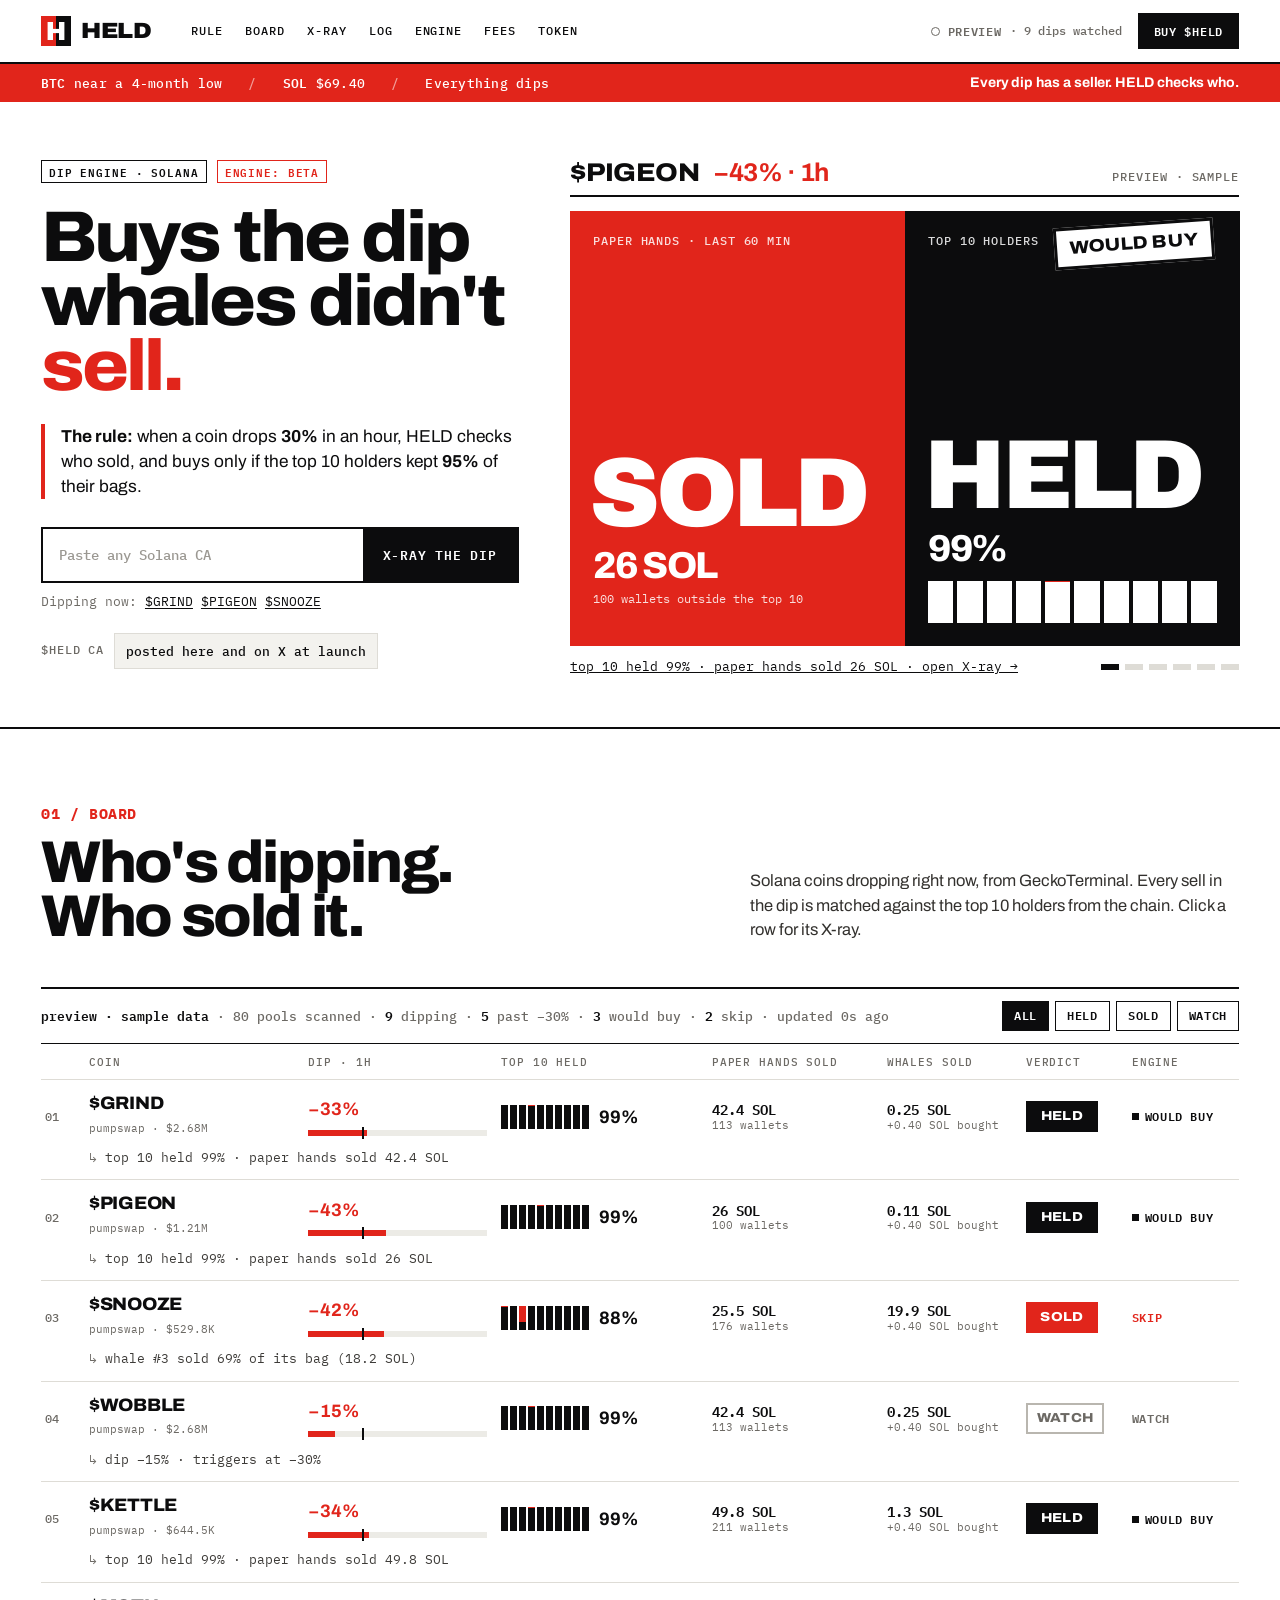
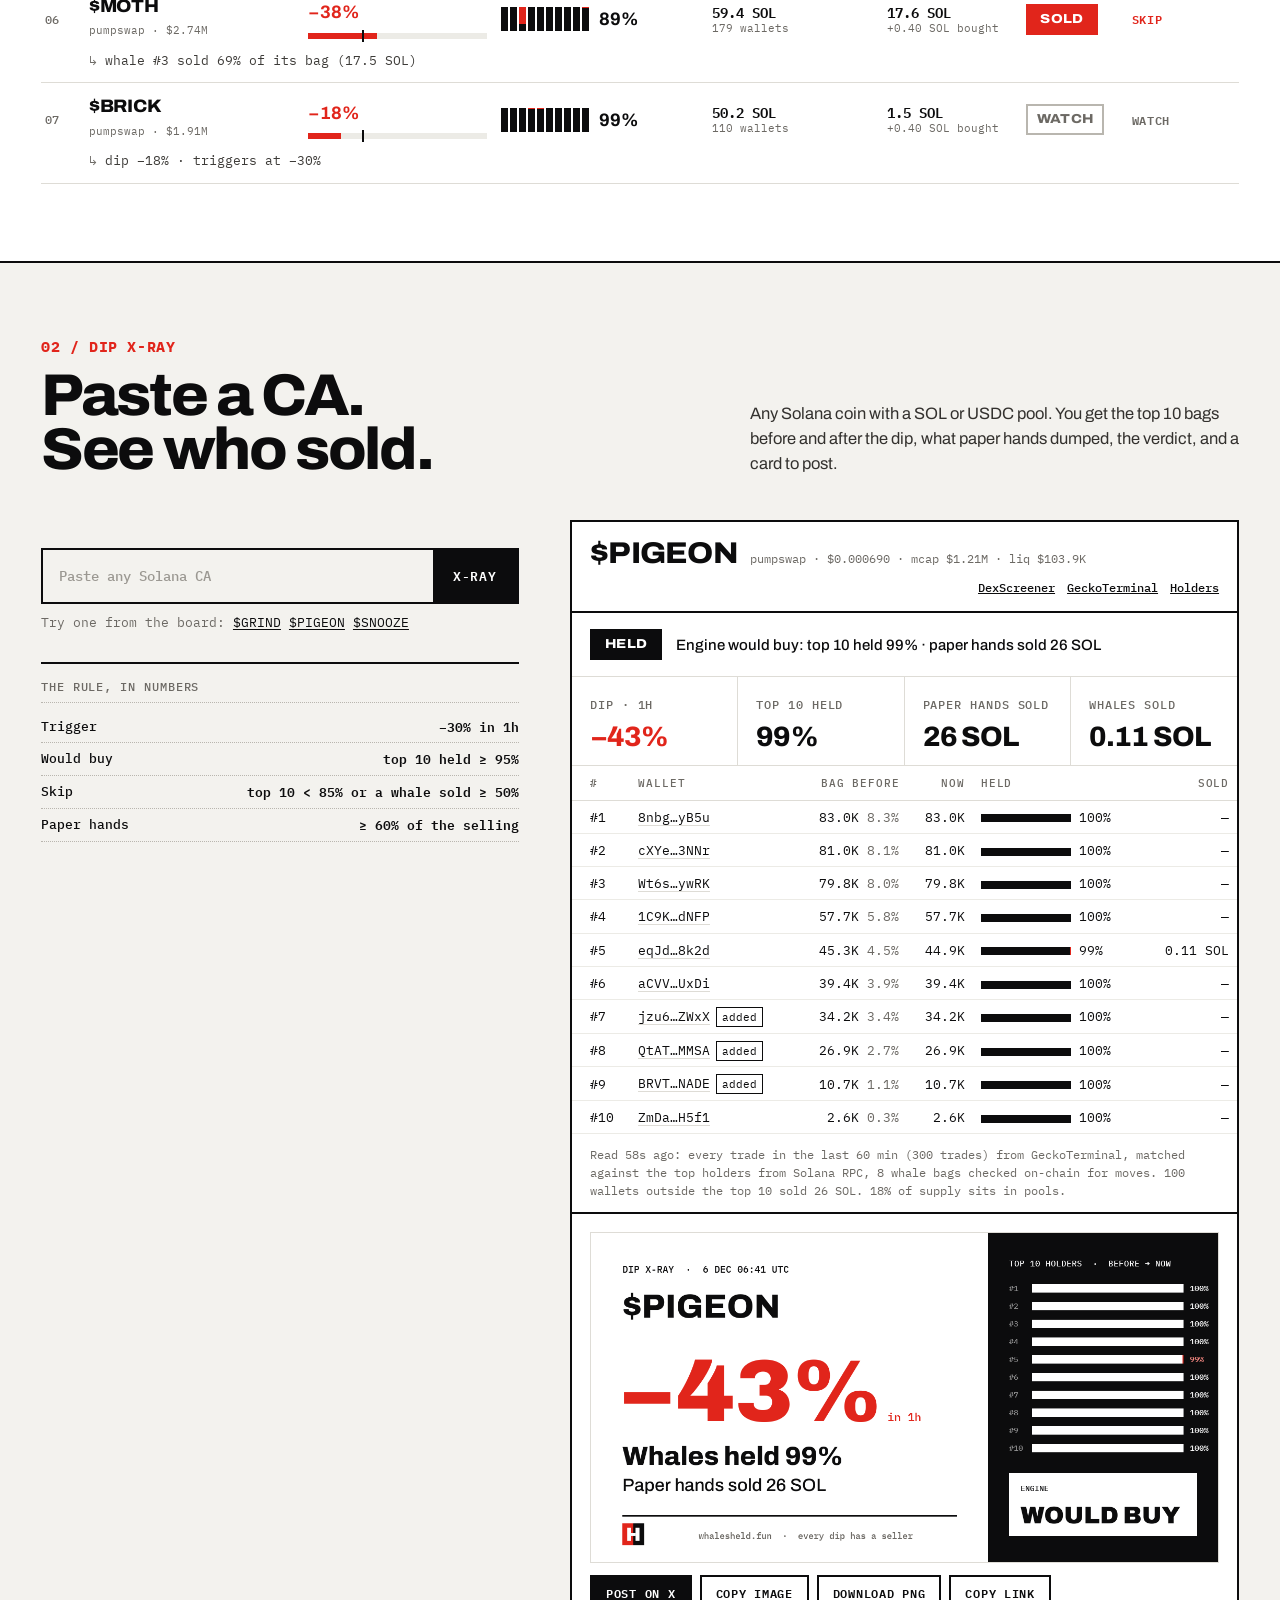
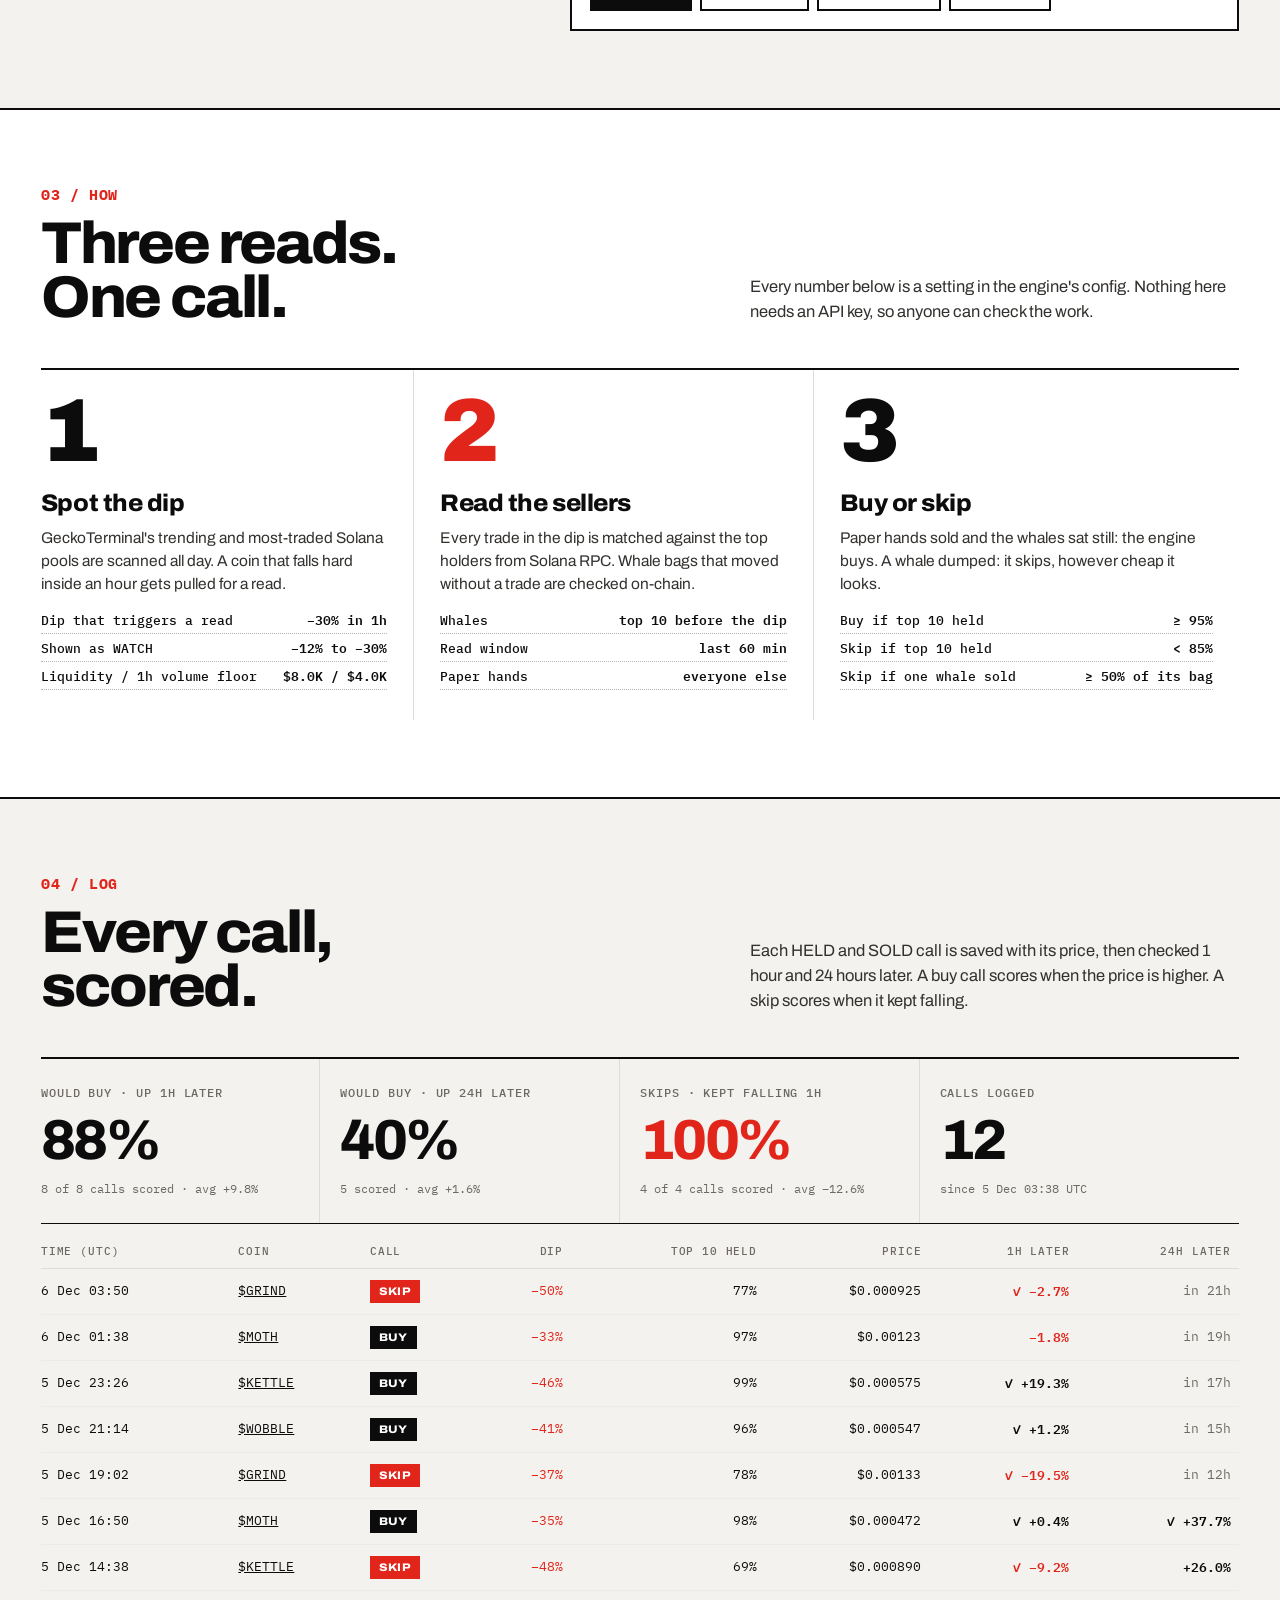
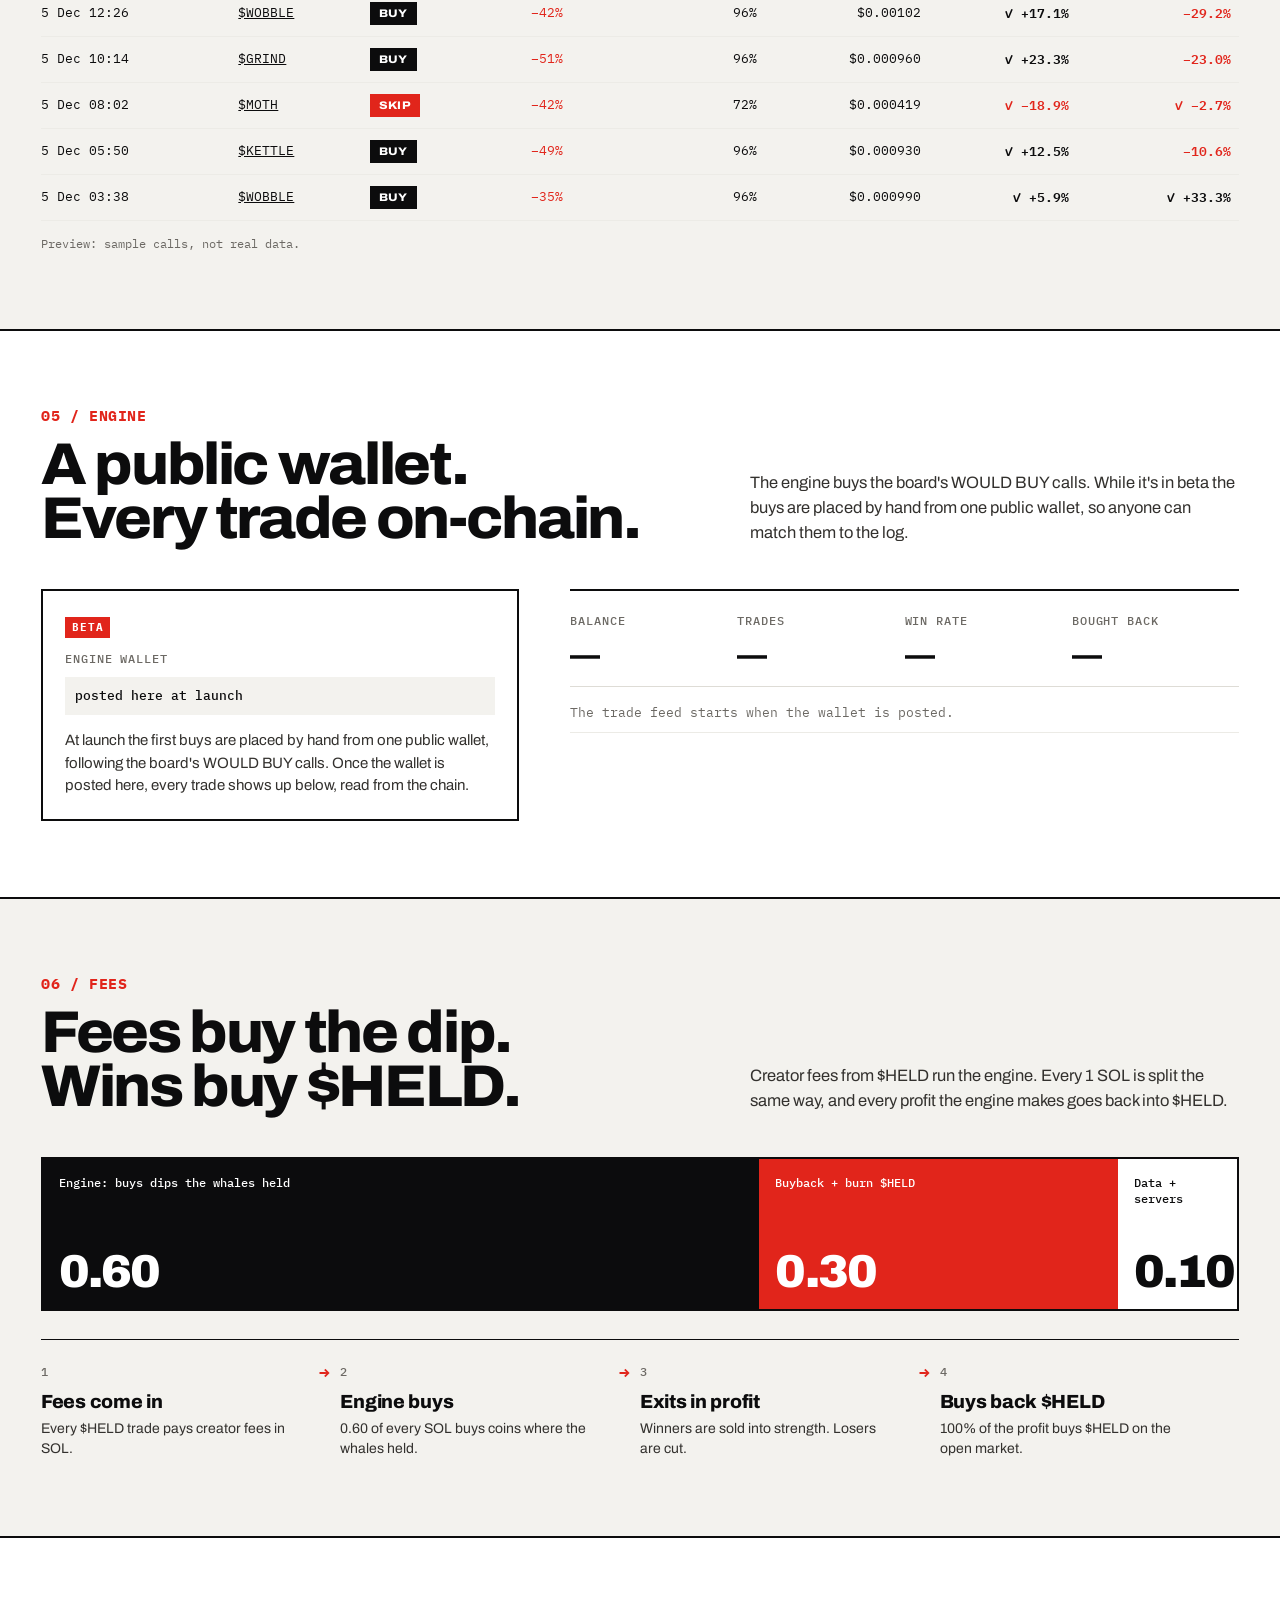
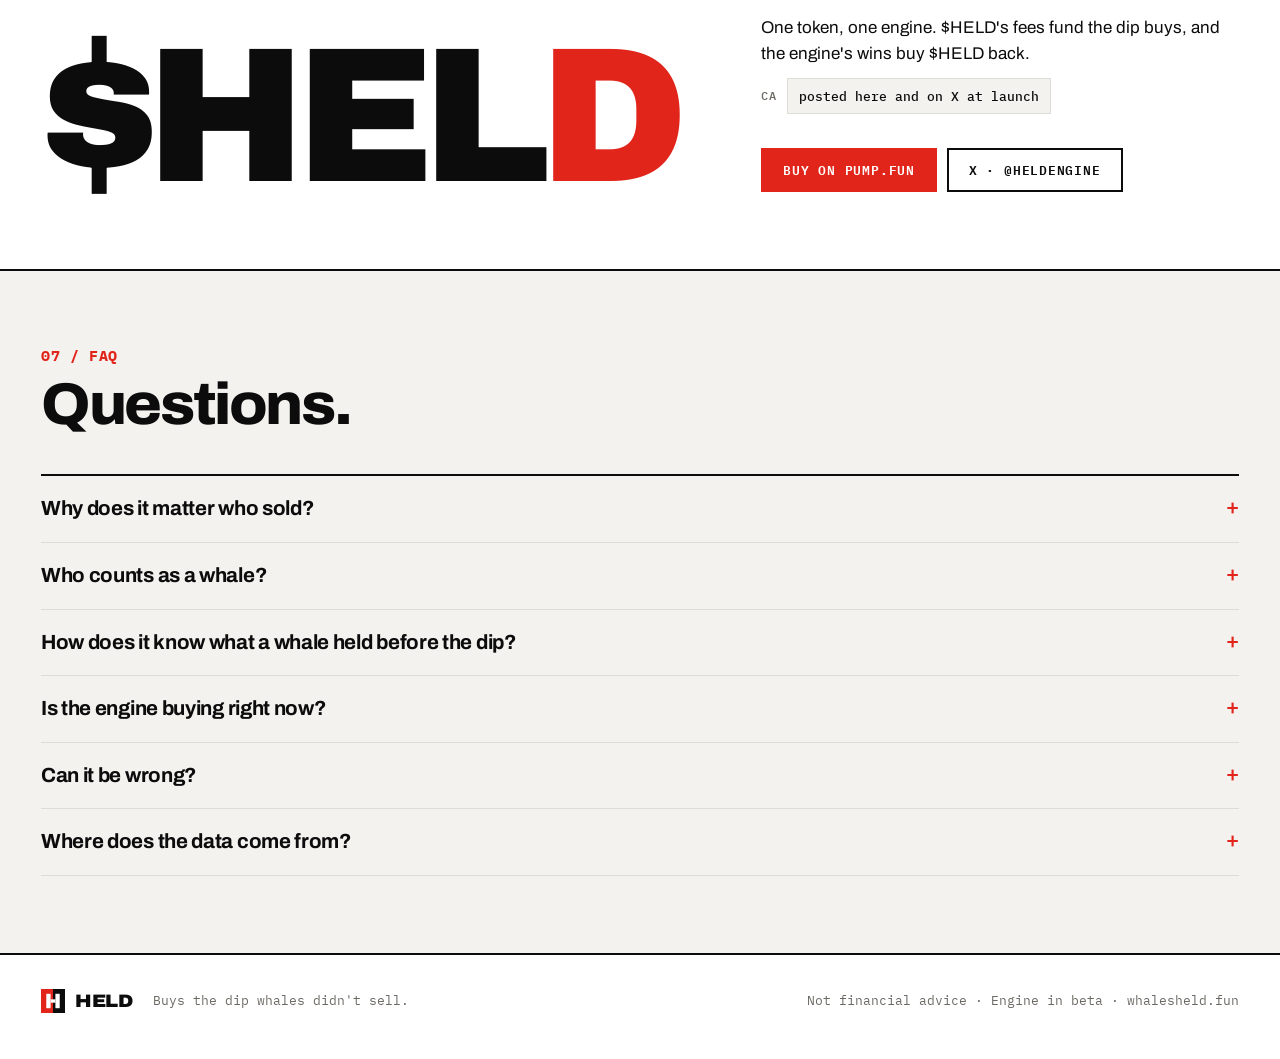
==== index.html @ 623d89e2 "HELD: dip engine site, board, dip X-ray, log, engine, graphics and X-kit Co-Authored-By: Claude Opus" ====
<!doctype html>
<html lang="en">
<head>
<meta charset="utf-8">
<meta name="viewport" content="width=device-width,initial-scale=1">
<title>HELD — Buys the dip whales didn't sell.</title>
<meta name="description" content="When a Solana coin drops 30% in an hour, HELD checks who sold. Top 10 holders kept their bags: it buys the dip. Whales sold: it skips. Live board, dip X-ray for any CA, and a public log.">
<meta property="og:title" content="HELD — Buys the dip whales didn't sell.">
<meta property="og:description" content="Every dip has a seller. HELD checks who. Paste any Solana CA for a dip X-ray.">
<meta property="og:image" content="https://whalesheld.fun/og.png">
<meta property="og:type" content="website">
<meta name="twitter:card" content="summary_large_image">
<meta name="twitter:site" content="@HeldEngine">
<meta name="twitter:title" content="HELD — Buys the dip whales didn't sell.">
<meta name="twitter:description" content="Every dip has a seller. HELD checks who.">
<meta name="twitter:image" content="https://whalesheld.fun/og.png">
<meta name="theme-color" content="#ffffff">
<link rel="icon" href="fav.png">
<link rel="apple-touch-icon" href="fav.png">
<link rel="preconnect" href="https://fonts.googleapis.com"><link rel="preconnect" href="https://fonts.gstatic.com" crossorigin>
<link href="https://fonts.googleapis.com/css2?family=Archivo:wdth,wght@62..125,100..900&family=IBM+Plex+Mono:wght@400;500;600&display=swap" rel="stylesheet">
<style>
:root{
  --bg:#fff; --paper:#f3f2ee; --ink:#0c0c0d; --red:#e1251b; --red-d:#b51b13; --mute:#6c6964; --soft:#dedcd6; --soft2:#ecebe6;
  --disp:"Archivo","Helvetica Neue",Arial,sans-serif; --mono:"IBM Plex Mono",ui-monospace,Menlo,monospace;
  --pad:clamp(18px,3.2vw,48px); --max:1440px;
}
*{box-sizing:border-box;margin:0;padding:0}
[hidden]{display:none!important}
html{scroll-behavior:smooth;-webkit-text-size-adjust:100%}
body{background:var(--bg);color:var(--ink);font:400 17px/1.5 var(--disp);font-stretch:100%;-webkit-font-smoothing:antialiased;overflow-x:hidden}
a{color:inherit}
button,input{font:inherit;color:inherit}
::selection{background:var(--red);color:#fff}
.wrap{max-width:var(--max);margin:0 auto;padding:0 var(--pad)}
.mono{font-family:var(--mono)}
.red{color:var(--red)}
.mute{color:var(--mute)}
.k{font:500 11.5px/1.3 var(--mono);letter-spacing:.08em;text-transform:uppercase;color:var(--mute)}

/* ---------- top ---------- */
.top{position:sticky;top:0;z-index:40;background:rgba(255,255,255,.94);backdrop-filter:blur(8px);-webkit-backdrop-filter:blur(8px);border-bottom:2px solid var(--ink)}
.top .wrap{display:flex;align-items:center;gap:28px;height:62px}
.brand{display:flex;align-items:center;gap:10px;text-decoration:none;font:900 22px/1 var(--disp);font-stretch:112%;letter-spacing:-.02em}
.brand svg{width:30px;height:30px;display:block}
.top nav{display:flex;gap:22px;margin-left:12px}
.top nav a{text-decoration:none;font:500 12px/1 var(--mono);letter-spacing:.08em;text-transform:uppercase}
.top nav a:hover{color:var(--red)}
.top .right{margin-left:auto;display:flex;align-items:center;gap:16px}
.lamp{display:flex;align-items:center;gap:8px;font:500 12px/1 var(--mono);color:var(--mute);white-space:nowrap}
.lamp i{width:9px;height:9px;border-radius:50%;border:1.5px solid var(--mute);display:block}
.lamp.live i{background:var(--ink);border-color:var(--ink);animation:blink 1.6s infinite}
.lamp.live b{color:var(--ink)}
.lamp b{font-weight:600;text-transform:uppercase;letter-spacing:.06em}
@keyframes blink{50%{opacity:.25}}
.btn{display:inline-flex;align-items:center;justify-content:center;gap:8px;height:44px;padding:0 20px;border:2px solid var(--ink);background:var(--bg);text-decoration:none;font:600 13px/1 var(--mono);letter-spacing:.06em;text-transform:uppercase;cursor:pointer;white-space:nowrap;transition:background .15s,color .15s}
.btn:hover{background:var(--ink);color:#fff}
.btn.ink{background:var(--ink);color:#fff}
.btn.ink:hover{background:var(--red);border-color:var(--red)}
.btn.redb{background:var(--red);border-color:var(--red);color:#fff}
.btn.redb:hover{background:var(--ink);border-color:var(--ink)}
.btn.sm{height:36px;padding:0 14px;font-size:12px}

/* tape: the market hook */
.tape{background:var(--red);color:#fff}
.tape .wrap{display:flex;gap:26px;align-items:center;height:38px;font:500 12.5px/1 var(--mono);letter-spacing:.02em;white-space:nowrap;overflow:hidden}
.tape b{font-weight:600}
.tape .sep{opacity:.55}
.tape .end{margin-left:auto;font-family:var(--disp);font-weight:700;font-size:14px;letter-spacing:-.005em}

/* ---------- hero ---------- */
.hero{border-bottom:2px solid var(--ink)}
.hero .wrap{display:grid;grid-template-columns:minmax(0,5fr) minmax(0,7fr);gap:clamp(24px,4vw,64px);padding-top:clamp(28px,4.5vw,64px);padding-bottom:clamp(28px,4vw,56px)}
.kicker{display:flex;gap:10px;align-items:center;margin-bottom:22px}
.kicker .tag{font:600 11px/1 var(--mono);letter-spacing:.08em;text-transform:uppercase;border:1.5px solid var(--ink);padding:5px 7px}
.kicker .tag.beta{border-color:var(--red);color:var(--red)}
h1{font:800 clamp(46px,5.6vw,86px)/.9 var(--disp);font-stretch:106%;letter-spacing:-.04em}
h1 .u{color:var(--red)}
.rule1{margin-top:26px;font-size:clamp(17px,1.35vw,20px);line-height:1.45;max-width:34em;border-left:4px solid var(--red);padding-left:16px}
.rule1 b{font-weight:700}
.pitch{margin-top:18px;font:500 13px/1.4 var(--mono);color:var(--mute)}
.check{margin-top:28px;display:flex;border:2px solid var(--ink);height:56px;max-width:560px}
.check input{flex:1;min-width:0;border:0;outline:0;padding:0 16px;font:500 14px var(--mono);background:transparent}
.check input::placeholder{color:#9b9892}
.check button{border:0;background:var(--ink);color:#fff;padding:0 20px;font:600 13px/1 var(--mono);letter-spacing:.06em;text-transform:uppercase;cursor:pointer}
.check button:hover{background:var(--red)}
.hint{margin-top:10px;font:400 12.5px/1.4 var(--mono);color:var(--mute)}
.hint a{cursor:pointer;color:var(--ink);text-decoration:underline;text-underline-offset:2px;margin-right:8px}
.carow{margin-top:22px;display:flex;align-items:center;gap:10px;flex-wrap:wrap;font:500 12.5px/1 var(--mono)}
.carow code{font:500 12.5px var(--mono);padding:9px 11px;background:var(--paper);border:1px solid var(--soft);max-width:100%;overflow:hidden;text-overflow:ellipsis}
.linkbtn{background:none;border:0;cursor:pointer;font:600 12px var(--mono);text-transform:uppercase;letter-spacing:.06em;text-decoration:underline;text-underline-offset:3px}
.herobtns{margin-top:22px;display:flex;gap:10px;flex-wrap:wrap}

/* the diptych: SOLD | HELD */
.dip{display:flex;flex-direction:column;min-width:0}
.diphead{display:flex;align-items:baseline;gap:14px;border-bottom:2px solid var(--ink);padding-bottom:10px}
.diphead .sym{font:800 clamp(22px,2vw,30px)/1 var(--disp);font-stretch:110%;letter-spacing:-.02em}
.diphead .drop{font:700 clamp(22px,2vw,30px)/1 var(--disp);color:var(--red);letter-spacing:-.02em}
.diphead .k{margin-left:auto}
.dipt{display:grid;grid-template-columns:1fr 1fr;margin-top:14px;flex:1;min-height:clamp(300px,34vw,470px)}
.tile{container-type:inline-size;position:relative;display:flex;flex-direction:column;padding:clamp(14px,1.8vw,24px);overflow:hidden}
.tile.sold{background:var(--red);color:#fff}
.tile.held{background:var(--ink);color:#fff}
.tile .tl{font:500 11.5px/1.3 var(--mono);letter-spacing:.08em;text-transform:uppercase;opacity:.85}
.tile .word{font:900 34cqw/.8 var(--disp);font-stretch:100%;letter-spacing:-.045em;margin:auto 0 0 -.04em}
.tile .num{font:800 13cqw/1 var(--disp);letter-spacing:-.035em;margin-top:14px}
.tile .sub{font:400 12px/1.35 var(--mono);opacity:.85;margin-top:6px;min-height:2.7em}
.tile .ten{display:flex;gap:4px;height:42px;align-items:flex-end;margin-top:14px}
.tile .ten i{flex:1;background:#fff;position:relative;height:100%;display:block}
.tile .ten i s{position:absolute;left:0;right:0;top:0;background:var(--red);display:block}
.tile.held .ten i{background:#fff}
.tile .fall{position:absolute;inset:0;pointer-events:none}
.tile .fall b{position:absolute;width:6px;height:6px;background:#fff;opacity:.9}
.stamp{position:absolute;z-index:3;right:clamp(12px,2vw,26px);top:clamp(12px,2vw,26px);font:800 clamp(15px,1.4vw,20px)/1 var(--disp);font-stretch:112%;letter-spacing:.01em;padding:9px 12px;border:3px solid currentColor;transform:rotate(-4deg);background:var(--bg)}
.stamp.HELD{color:var(--ink)}
.stamp.SOLD{color:var(--red)}
.stamp.WATCH{color:var(--mute)}
.dipwrap{position:relative;flex:1;display:flex;flex-direction:column}
.dipfoot{display:flex;align-items:center;gap:12px;margin-top:12px;font:400 12.5px/1.4 var(--mono);color:var(--mute)}
.dipfoot .why{color:var(--ink);flex:1;min-width:0;overflow:hidden;text-overflow:ellipsis;white-space:nowrap}
.dots{display:flex;gap:6px}
.dots button{width:18px;height:6px;border:0;background:var(--soft);cursor:pointer;padding:0}
.dots button.on{background:var(--ink)}

/* ---------- sections ---------- */
section.s{border-bottom:2px solid var(--ink);padding:clamp(48px,6vw,96px) 0}
section.s.alt{background:var(--paper)}
.shead{display:grid;grid-template-columns:minmax(0,7fr) minmax(0,5fr);gap:24px;align-items:end;margin-bottom:clamp(26px,3.4vw,48px)}
.shead .no{font:800 15px/1 var(--mono);color:var(--red);display:block;margin-bottom:14px;letter-spacing:.04em}
h2{font:800 clamp(38px,4.6vw,72px)/.92 var(--disp);font-stretch:104%;letter-spacing:-.04em}
.shead p{font-size:16.5px;line-height:1.5;color:#33312e;max-width:30em}

/* board */
.bbar{display:flex;align-items:center;gap:14px;flex-wrap:wrap;padding:12px 0;border-top:2px solid var(--ink);border-bottom:1px solid var(--ink);font:500 12.5px/1.3 var(--mono)}
.bbar .stat{color:var(--mute)}
.bbar .stat b{color:var(--ink);font-weight:600}
.chips{display:flex;gap:6px;margin-left:auto}
.chip{height:30px;padding:0 11px;border:1.5px solid var(--ink);background:var(--bg);font:600 11.5px/1 var(--mono);letter-spacing:.06em;text-transform:uppercase;cursor:pointer}
.chip.on{background:var(--ink);color:#fff}
.thead,.row{display:grid;grid-template-columns:34px minmax(110px,1.15fr) minmax(120px,1fr) minmax(150px,1.1fr) minmax(110px,.9fr) minmax(90px,.7fr) 92px minmax(84px,.6fr);gap:14px;align-items:center}
.thead{padding:12px 0 10px;border-bottom:1px solid var(--soft);font:500 11px/1.2 var(--mono);letter-spacing:.08em;text-transform:uppercase;color:var(--mute)}
.row{padding:14px 0;border-bottom:1px solid var(--soft);cursor:pointer;position:relative}
.row:hover{background:var(--paper)}
.row.open{background:var(--paper);border-bottom-color:transparent}
.row .n{font:500 12px var(--mono);color:var(--mute);padding-left:4px}
.row .coin b{display:block;font:800 18px/1.1 var(--disp);font-stretch:106%;letter-spacing:-.015em}
.row .coin i{font:400 11px/1 var(--mono);font-style:normal;color:var(--mute)}
.row .dipc b{font:700 18px/1 var(--disp);color:var(--red);letter-spacing:-.01em}
.row .dipc .bar{display:block;height:6px;background:var(--soft2);margin-top:7px;position:relative}
.row .dipc .bar i{position:absolute;left:0;top:0;bottom:0;background:var(--red)}
.row .dipc .bar u{position:absolute;top:-3px;bottom:-3px;width:2px;background:var(--ink)}
.heldc{display:flex;align-items:center;gap:10px}
.heldc b{font:700 18px/1 var(--disp);letter-spacing:-.01em;min-width:3.1em}
.ten10{display:flex;gap:2px;height:24px;align-items:stretch}
.ten10 i{width:7px;background:var(--ink);position:relative;display:block}
.ten10 i s{position:absolute;left:0;right:0;top:0;background:var(--red);display:block}
.ten10 i.e{background:var(--soft)}
.row .sol{font:600 14px/1.2 var(--mono)}
.row .sol small{display:block;font:400 11px var(--mono);color:var(--mute)}
.ml{display:none;font:400 11px var(--mono);color:var(--mute);margin-right:6px}
.v{display:inline-block;font:800 13px/1 var(--disp);font-stretch:112%;letter-spacing:.02em;padding:7px 9px;border:2px solid var(--ink);min-width:72px;text-align:center}
.v.HELD{background:var(--ink);color:#fff}
.v.SOLD{background:var(--red);border-color:var(--red);color:#fff}
.v.WATCH,.v.NODIP{color:var(--mute);border-color:#b9b6af}
.eng{font:600 12px/1.2 var(--mono);text-transform:uppercase;letter-spacing:.05em}
.eng.buy{color:var(--ink)}
.eng.buy:before{content:"";display:inline-block;width:7px;height:7px;background:var(--ink);margin-right:6px;vertical-align:1px}
.eng.skip{color:var(--red)}
.eng.watch{color:var(--mute)}
.row .why{grid-column:2/-1;font:400 12.5px/1.3 var(--mono);color:#3d3b38;margin-top:-4px}
.row .why:before{content:"↳ ";color:var(--mute)}
.empty{padding:38px 0;font:400 14px/1.5 var(--mono);color:var(--mute);border-bottom:1px solid var(--soft)}
.drawer{border-bottom:2px solid var(--ink);background:var(--paper);padding:6px 0 26px}

/* x-ray */
.xgrid{display:grid;grid-template-columns:minmax(0,5fr) minmax(0,7fr);gap:clamp(24px,4vw,56px);align-items:start}
.xin .check{max-width:none}
.xres{min-height:200px}
.xrule{margin-top:30px;border-top:2px solid var(--ink);padding-top:16px;display:flex;flex-direction:column;gap:8px;font:500 13px/1.3 var(--mono)}
.xrule span{display:flex;justify-content:space-between;gap:14px;border-bottom:1px dotted #b9b6af;padding-bottom:7px}
.xrule span b{font-weight:600;text-align:right}
.xcard{border:2px solid var(--ink);background:var(--bg)}
.xtop{display:flex;align-items:baseline;gap:12px;flex-wrap:wrap;padding:16px 18px;border-bottom:2px solid var(--ink)}
.xtop .sym{font:800 30px/1 var(--disp);font-stretch:108%;letter-spacing:-.025em}
.xtop .meta{font:400 12px var(--mono);color:var(--mute)}
.xtop .links{margin-left:auto;display:flex;gap:12px;font:500 12px var(--mono)}
.xverd{display:flex;gap:14px;align-items:center;padding:16px 18px;border-bottom:1px solid var(--soft)}
.xverd .why{font:500 15px/1.35 var(--disp)}
.xstats{display:grid;grid-template-columns:repeat(4,1fr);border-bottom:1px solid var(--soft)}
.xstats div{padding:14px 18px;border-right:1px solid var(--soft)}
.xstats div:last-child{border-right:0}
.xstats b{display:block;font:800 28px/1 var(--disp);letter-spacing:-.03em;margin-top:6px}
.wt{width:100%;border-collapse:collapse;font:400 12.5px/1.3 var(--mono)}
.wt th{font:500 10.5px var(--mono);letter-spacing:.08em;text-transform:uppercase;color:var(--mute);text-align:left;padding:10px 8px;border-bottom:1px solid var(--soft)}
.wt td{padding:8px;border-bottom:1px solid var(--soft2);white-space:nowrap}
.wt th:first-child,.wt td:first-child{padding-left:18px}
.wt td.r,.wt th.r{text-align:right}
.wt .hb{display:inline-block;width:90px;height:8px;background:var(--red);position:relative;vertical-align:middle;margin-right:8px}
.wt .hb i{position:absolute;left:0;top:0;bottom:0;background:var(--ink)}
.wt a{text-decoration:none;border-bottom:1px solid var(--soft)}
.wt .tag{font-size:10.5px;padding:2px 5px;border:1px solid currentColor;margin-left:6px}
.xnote{padding:12px 18px;font:400 12px/1.5 var(--mono);color:var(--mute)}
.share{padding:18px;border-top:2px solid var(--ink)}
.share canvas{width:100%;height:auto;display:block;border:1px solid var(--soft)}
.share .acts{display:flex;gap:8px;flex-wrap:wrap;margin-top:12px}
.xload{padding:26px 18px;font:500 13px/1.6 var(--mono)}
.xload .bar{height:4px;background:var(--soft2);margin-top:12px;overflow:hidden;position:relative}
.xload .bar i{position:absolute;top:0;bottom:0;width:30%;background:var(--red);animation:slide 1.1s infinite linear}
@keyframes slide{from{left:-30%}to{left:100%}}
.xerr{padding:22px 18px;font:500 13px/1.5 var(--mono);color:var(--red)}
.xempty{border:2px dashed #b9b6af;padding:28px;font:400 14px/1.6 var(--mono);color:var(--mute)}

/* how */
.steps{display:grid;grid-template-columns:repeat(3,1fr);border-top:2px solid var(--ink)}
.step{padding:26px 26px 30px 0;border-right:1px solid var(--soft);margin-right:26px}
.step:last-child{border-right:0;margin-right:0}
.step .sn{font:900 clamp(64px,7vw,110px)/.8 var(--disp);letter-spacing:-.05em}
.step:nth-child(2) .sn{color:var(--red)}
.step h3{font:800 24px/1.1 var(--disp);font-stretch:104%;letter-spacing:-.02em;margin:22px 0 10px}
.step p{font-size:15.5px;line-height:1.5;color:#33312e}
.step .cfg{margin-top:16px;display:flex;flex-direction:column;gap:6px;font:500 12.5px/1.3 var(--mono)}
.step .cfg span{display:flex;justify-content:space-between;border-bottom:1px dotted #b9b6af;padding-bottom:5px}
.step .cfg b{font-weight:600}

/* log */
.lstats{display:grid;grid-template-columns:repeat(4,1fr);border-top:2px solid var(--ink);border-bottom:1px solid var(--ink)}
.lstats div{padding:20px 20px 22px 0;margin-right:20px;border-right:1px solid var(--soft)}
.lstats div:last-child{border-right:0;margin-right:0}
.lstats b{display:block;font:800 clamp(40px,4.4vw,66px)/.9 var(--disp);letter-spacing:-.045em;margin:12px 0 8px}
.lstats small{font:400 12px/1.4 var(--mono);color:var(--mute)}
.lt{width:100%;border-collapse:collapse;margin-top:6px;font:400 13px/1.3 var(--mono)}
.lt th{font:500 10.5px var(--mono);letter-spacing:.08em;text-transform:uppercase;color:var(--mute);text-align:left;padding:14px 8px 10px 0;border-bottom:1px solid var(--soft)}
.lt td{padding:11px 8px 11px 0;border-bottom:1px solid var(--soft2);white-space:nowrap}
.lt td.r,.lt th.r{text-align:right}
.lt .up{color:var(--ink);font-weight:600}
.lt .dn{color:var(--red);font-weight:600}
.lt .hit:before{content:"✓ ";}
.lnote{margin-top:14px;font:400 12px/1.5 var(--mono);color:var(--mute)}

/* engine */
.egrid{display:grid;grid-template-columns:minmax(0,5fr) minmax(0,7fr);gap:clamp(24px,4vw,56px)}
.ebox{border:2px solid var(--ink);padding:22px;background:var(--bg)}
.ebox code{display:block;font:500 13px/1.4 var(--mono);word-break:break-all;margin:10px 0 14px;padding:10px;background:var(--paper)}
.ebox .beta{display:inline-block;font:700 11px/1 var(--mono);letter-spacing:.08em;color:#fff;background:var(--red);padding:5px 7px;margin-bottom:14px}
.ebox p{font-size:15px;line-height:1.5;color:#33312e}
.estats{display:grid;grid-template-columns:repeat(4,1fr);gap:0;border-top:2px solid var(--ink);border-bottom:1px solid var(--soft)}
.estats div{padding:16px 14px 16px 0}
.estats b{display:block;font:800 30px/1 var(--disp);letter-spacing:-.03em;margin-top:8px}
.efeed{margin-top:8px;font:400 13px/1.3 var(--mono)}
.efeed div{display:grid;grid-template-columns:56px 52px 1fr auto;gap:10px;padding:10px 0;border-bottom:1px solid var(--soft2)}

/* fees */
.flow{display:grid;grid-template-columns:60fr 30fr 10fr;height:clamp(120px,12vw,170px);border:2px solid var(--ink)}
.flow div{padding:16px;display:flex;flex-direction:column;justify-content:space-between;overflow:hidden}
.flow .f1{background:var(--ink);color:#fff}
.flow .f2{background:var(--red);color:#fff}
.flow .f3{background:var(--bg)}
.flow b{font:900 clamp(30px,3.6vw,56px)/.85 var(--disp);letter-spacing:-.04em}
.flow span{font:500 12px/1.35 var(--mono)}
.loop{display:grid;grid-template-columns:repeat(4,1fr);margin-top:28px;border-top:1px solid var(--ink)}
.loop div{padding:18px 18px 0 0;position:relative}
.loop div:not(:last-child):after{content:"→";position:absolute;right:10px;top:16px;font:600 18px var(--mono);color:var(--red)}
.loop b{display:block;font:800 19px/1.15 var(--disp);letter-spacing:-.015em;margin:8px 0 6px}
.loop p{font-size:14px;line-height:1.45;color:#33312e;padding-right:28px}

/* token */
.tok{display:grid;grid-template-columns:minmax(0,7fr) minmax(0,5fr);gap:clamp(24px,4vw,56px);align-items:end}
.tok .tick{font:900 clamp(90px,15vw,230px)/.78 var(--disp);letter-spacing:-.06em;font-stretch:100%}
.tok .tick span{color:var(--red)}
.tok .side{display:flex;flex-direction:column;gap:12px}
.tok .side .carow{margin-top:0}

/* faq */
.faq{border-top:2px solid var(--ink)}
.faq details{border-bottom:1px solid var(--soft)}
.faq summary{list-style:none;cursor:pointer;display:flex;justify-content:space-between;gap:20px;padding:20px 0;font:700 clamp(18px,1.6vw,22px)/1.25 var(--disp);letter-spacing:-.015em}
.faq summary::-webkit-details-marker{display:none}
.faq summary:after{content:"+";font:500 22px/1 var(--mono);color:var(--red)}
.faq details[open] summary:after{content:"−"}
.faq details p{padding:0 0 22px;max-width:46em;font-size:16px;line-height:1.55;color:#33312e}

footer{padding:34px 0 46px}
footer .wrap{display:flex;gap:20px;flex-wrap:wrap;align-items:center;font:400 12.5px/1.5 var(--mono);color:var(--mute)}
footer .brand{font-size:18px;color:var(--ink)}
footer .brand svg{width:24px;height:24px}
footer .end{margin-left:auto}

.toast{position:fixed;left:50%;bottom:24px;transform:translateX(-50%) translateY(20px);opacity:0;background:var(--ink);color:#fff;font:500 13px var(--mono);padding:11px 16px;transition:.2s;z-index:80;pointer-events:none}
.toast.on{opacity:1;transform:translateX(-50%)}
#debug{position:fixed;right:10px;bottom:10px;z-index:90;background:#fff;border:1px solid var(--ink);font:400 11px/1.4 var(--mono);padding:8px;white-space:pre;max-width:360px}

/* ---------- responsive ---------- */
@media (max-width:1100px){
  .top nav{display:none}
  .thead{display:none}
  .row{grid-template-columns:minmax(0,1fr) auto;gap:8px 12px;padding:14px 4px}
  .row .n{display:none}
  .row .coin{grid-column:1}
  .row .vv{grid-column:2;grid-row:1;justify-self:end}
  .row .dipc{grid-column:1/-1}
  .row .heldc{grid-column:1}
  .row .eng{grid-column:2;justify-self:end;align-self:center}
  .row .sol.p,.row .sol.w{grid-column:auto}
  .row .why{grid-column:1/-1;margin-top:0}
  .ml{display:inline}
}
@media (max-width:900px){
  .hero .wrap,.xgrid,.egrid,.tok,.shead{grid-template-columns:minmax(0,1fr)}
  .diphead .k{display:none}
  .dipt{min-height:340px}
  .steps,.loop{grid-template-columns:1fr}
  .step{border-right:0;margin-right:0;border-bottom:1px solid var(--soft);padding-right:0}
  .loop div:not(:last-child):after{content:"↓";right:0}
  .lstats,.xstats,.estats{grid-template-columns:repeat(2,1fr)}
  .lstats div{margin-right:0;padding-right:14px;border-right:0;border-bottom:1px solid var(--soft)}
  .tape .end{display:none}
  .lt .hide-m,.wt .hide-m{display:none}
  .xwide{overflow-x:auto}
}
@media (max-width:560px){
  .top .lamp span{display:none}
  .top .btn{height:38px;padding:0 12px}
  .tape .wrap{gap:14px;font-size:11.5px}
  .check{height:52px}
  .check button{padding:0 14px;font-size:12px}
  .dipt{min-height:290px}
  .flow{grid-template-columns:1fr;height:auto}
  .flow div{min-height:96px}
  .chips{margin-left:0}
  footer .end{margin-left:0}
}
@media (prefers-reduced-motion:reduce){*{animation:none!important;transition:none!important}}

</style>
</head>
<body>
<svg width="0" height="0" style="position:absolute" aria-hidden="true">
  <symbol id="mark" viewBox="0 0 100 100"><rect width="50" height="100" fill="#e1251b"/><rect x="50" width="50" height="100" fill="#0c0c0d"/><rect x="22" y="20" width="18" height="60" fill="#fff"/><rect x="60" y="20" width="18" height="60" fill="#fff"/><rect x="40" y="43" width="20" height="14" fill="#fff"/></symbol>
</svg>

<header class="top">
  <div class="wrap">
    <a class="brand" href="#"><svg><use href="#mark"/></svg>HELD</a>
    <nav><a href="#rule">Rule</a><a href="#board">Board</a><a href="#xray">X-ray</a><a href="#log">Log</a><a href="#engine">Engine</a><a href="#fees">Fees</a><a href="#token">Token</a></nav>
    <div class="right">
      <div class="lamp" id="lamp"><i></i><b id="lampWord">connecting</b><span id="lampTxt"></span></div>
      <a class="btn ink sm" id="buyTop" href="#token">Buy $HELD</a>
    </div>
  </div>
</header>

<div class="tape"><div class="wrap" id="tape">
  <span><b>BTC</b> near a 4-month low</span><span class="sep">/</span><span>Everything dips</span><span class="sep">/</span><span>Somebody is selling</span>
  <span class="end">Every dip has a seller. HELD checks who.</span>
</div></div>

<section class="hero" id="rule">
  <div class="wrap">
    <div class="hl">
      <div class="kicker"><span class="tag">Dip engine · Solana</span><span class="tag beta">Engine: beta</span></div>
      <h1>Buys the dip<br>whales didn't <span class="u">sell.</span></h1>
      <p class="rule1"><b>The rule:</b> when a coin drops <b id="rDip">30%</b> in an hour, HELD checks who sold, and buys only if the top 10 holders kept <b id="rHeld">95%</b> of their bags.</p>
      <form class="check" id="heroCheck" autocomplete="off"><input name="ca" placeholder="Paste any Solana CA" spellcheck="false" aria-label="Contract address"><button>X-ray the dip</button></form>
      <div class="hint" id="heroHint">Paper hands selling: buy. Whales selling: skip.</div>
      <div class="carow"><span class="k">$HELD CA</span><code id="ca">posted here and on X at launch</code><button class="linkbtn" id="copyCa" hidden>copy</button></div>
    </div>
    <div class="dip" aria-live="polite">
      <div class="diphead"><span class="sym" id="dSym">$—</span><span class="drop" id="dDrop">scanning</span><span class="k" id="dWhen">live board</span></div>
      <div class="dipwrap">
        <div class="stamp WATCH" id="dStamp">SCANNING</div>
        <div class="dipt">
          <div class="tile sold"><div class="fall" id="dFall"></div><div class="tl" id="dSoldLbl">Paper hands · last 60 min</div><div class="word">SOLD</div><div class="num" id="dSoldNum">—</div><div class="sub" id="dSoldSub">reading the dip…</div></div>
          <div class="tile held"><div class="tl">Top 10 holders</div><div class="word">HELD</div><div class="num" id="dHeldNum">—</div><div class="ten" id="dTen"></div></div>
        </div>
      </div>
      <div class="dipfoot"><span class="why" id="dWhy">Reading GeckoTerminal trades and Solana holders…</span><div class="dots" id="dDots"></div></div>
    </div>
  </div>
</section>

<section class="s" id="board">
  <div class="wrap">
    <div class="shead">
      <div><span class="no">01 / BOARD</span><h2>Who's dipping.<br>Who sold it.</h2></div>
      <p>Solana coins dropping right now, from GeckoTerminal. Every sell in the dip is matched against the top 10 holders from the chain. Click a row for its X-ray.</p>
    </div>
    <div class="bbar">
      <span class="stat" id="bStat">scanning…</span>
      <div class="chips" id="chips"><button class="chip on" data-f="all">All</button><button class="chip" data-f="HELD">Held</button><button class="chip" data-f="SOLD">Sold</button><button class="chip" data-f="WATCH">Watch</button></div>
    </div>
    <div class="thead"><span></span><span>Coin</span><span>Dip · 1h</span><span>Top 10 held</span><span>Paper hands sold</span><span>Whales sold</span><span>Verdict</span><span>Engine</span></div>
    <div id="rows"><div class="empty">Scanning Solana pools for dips…</div></div>
  </div>
</section>

<section class="s alt" id="xray">
  <div class="wrap">
    <div class="shead">
      <div><span class="no">02 / DIP X-RAY</span><h2>Paste a CA.<br>See who sold.</h2></div>
      <p>Any Solana coin with a SOL or USDC pool. You get the top 10 bags before and after the dip, what paper hands dumped, the verdict, and a card to post.</p>
    </div>
    <div class="xgrid">
      <div class="xin">
        <form class="check" id="xCheck" autocomplete="off"><input name="ca" placeholder="Paste any Solana CA" spellcheck="false" aria-label="Contract address"><button>X-ray</button></form>
        <div class="hint" id="xHint">Try one from the board.</div>
        <div class="xrule" id="xCfg"></div>
      </div>
      <div class="xres" id="xRes"><div class="xempty">The X-ray shows up here: verdict, the top 10 bags, paper hands vs whales, and a share card.</div></div>
    </div>
  </div>
</section>

<section class="s" id="how">
  <div class="wrap">
    <div class="shead">
      <div><span class="no">03 / HOW</span><h2>Three reads.<br>One call.</h2></div>
      <p>Every number below is a setting in the engine's config. Nothing here needs an API key, so anyone can check the work.</p>
    </div>
    <div class="steps">
      <div class="step"><div class="sn">1</div><h3>Spot the dip</h3><p>GeckoTerminal's trending and most-traded Solana pools are scanned all day. A coin that falls hard inside an hour gets pulled for a read.</p><div class="cfg" id="cfg1"></div></div>
      <div class="step"><div class="sn">2</div><h3>Read the sellers</h3><p>Every trade in the dip is matched against the top holders from Solana RPC. Whale bags that moved without a trade are checked on-chain.</p><div class="cfg" id="cfg2"></div></div>
      <div class="step"><div class="sn">3</div><h3>Buy or skip</h3><p>Paper hands sold and the whales sat still: the engine buys. A whale dumped: it skips, however cheap it looks.</p><div class="cfg" id="cfg3"></div></div>
    </div>
  </div>
</section>

<section class="s alt" id="log">
  <div class="wrap">
    <div class="shead">
      <div><span class="no">04 / LOG</span><h2>Every call,<br>scored.</h2></div>
      <p>Each HELD and SOLD call is saved with its price, then checked 1 hour and 24 hours later. A buy call scores when the price is higher. A skip scores when it kept falling.</p>
    </div>
    <div class="lstats" id="lStats"></div>
    <div class="xwide"><table class="lt" id="lTable"></table></div>
    <div class="lnote" id="lNote"></div>
  </div>
</section>

<section class="s" id="engine">
  <div class="wrap">
    <div class="shead">
      <div><span class="no">05 / ENGINE</span><h2>A public wallet.<br>Every trade on-chain.</h2></div>
      <p>The engine buys the board's WOULD BUY calls. While it's in beta the buys are placed by hand from one public wallet, so anyone can match them to the log.</p>
    </div>
    <div class="egrid">
      <div class="ebox" id="eBox"></div>
      <div><div class="estats" id="eStats"></div><div class="efeed" id="eFeed"></div></div>
    </div>
  </div>
</section>

<section class="s alt" id="fees">
  <div class="wrap">
    <div class="shead">
      <div><span class="no">06 / FEES</span><h2>Fees buy the dip.<br>Wins buy $HELD.</h2></div>
      <p>Creator fees from $HELD run the engine. Every 1 SOL is split the same way, and every profit the engine makes goes back into $HELD.</p>
    </div>
    <div class="flow">
      <div class="f1"><span>Engine: buys dips the whales held</span><b>0.60</b></div>
      <div class="f2"><span>Buyback + burn $HELD</span><b>0.30</b></div>
      <div class="f3"><span>Data + servers</span><b>0.10</b></div>
    </div>
    <div class="loop">
      <div><span class="k">1</span><b>Fees come in</b><p>Every $HELD trade pays creator fees in SOL.</p></div>
      <div><span class="k">2</span><b>Engine buys</b><p>0.60 of every SOL buys coins where the whales held.</p></div>
      <div><span class="k">3</span><b>Exits in profit</b><p>Winners are sold into strength. Losers are cut.</p></div>
      <div><span class="k">4</span><b>Buys back $HELD</b><p>100% of the profit buys $HELD on the open market.</p></div>
    </div>
  </div>
</section>

<section class="s" id="token">
  <div class="wrap tok">
    <div class="tick">$HEL<span>D</span></div>
    <div class="side">
      <p style="font-size:17px;line-height:1.5">One token, one engine. $HELD's fees fund the dip buys, and the engine's wins buy $HELD back.</p>
      <div class="carow"><span class="k">CA</span><code id="ca2">posted here and on X at launch</code><button class="linkbtn" id="copyCa2" hidden>copy</button></div>
      <div class="herobtns"><a class="btn redb" id="buy" href="#token">Buy on pump.fun</a><a class="btn" id="xlink" href="https://x.com/HeldEngine" target="_blank" rel="noopener">X · @HeldEngine</a><a class="btn" id="dexlink" href="#" target="_blank" rel="noopener" hidden>Chart</a></div>
    </div>
  </div>
</section>

<section class="s alt" id="faq">
  <div class="wrap">
    <div class="shead"><div><span class="no">07 / FAQ</span><h2>Questions.</h2></div><p></p></div>
    <div class="faq">
      <details><summary>Why does it matter who sold?</summary><p>A dip where only small wallets sell is usually panic: the people with the most to lose are still in. A dip where a top holder dumps is someone with better information getting out. Same red candle, different story. HELD only buys the first kind.</p></details>
      <details><summary>Who counts as a whale?</summary><p>The 10 biggest wallets as they were before the dip, ranked from today's top holders on Solana plus anyone who sold a big bag during the dip. Pools, bonding curves and program accounts are left out.</p></details>
      <details><summary>How does it know what a whale held before the dip?</summary><p>It takes each wallet's balance now and adds back what it sold in the last hour (GeckoTerminal trades). Whale bags that moved without a matching trade are read straight from their on-chain transactions.</p></details>
      <details><summary>Is the engine buying right now?</summary><p>The board and the X-ray are live. The buying is in beta: at launch the buys are placed by hand from a public wallet that follows the board's WOULD BUY calls. The wallet is posted on this page, so every trade can be checked.</p></details>
      <details><summary>Can it be wrong?</summary><p>Yes. A dip where whales held can keep dipping, and busy coins have more trades than a free API returns, so small sells can be missed. The log scores every call 1 hour and 24 hours later so you can see how often it's right. Nothing here is financial advice.</p></details>
      <details><summary>Where does the data come from?</summary><p>GeckoTerminal for pools, trades and price candles. Public Solana RPC for holders and wallet moves. No API keys, nothing private.</p></details>
    </div>
  </div>
</section>

<footer><div class="wrap"><a class="brand" href="#"><svg><use href="#mark"/></svg>HELD</a><span>Buys the dip whales didn't sell.</span><span class="end">Not financial advice · Engine in beta · <span id="footSite">whalesheld.fun</span></span></div></footer>
<div class="toast" id="toast"></div>

<script>
/* HELD core: finds Solana coins that are dipping, reads who sold the dip, and decides.
   Runs in the Vercel function (api/held.js) and in the browser (fallback when the API is down).
   Free, keyless sources only: GeckoTerminal (pools, trades, candles) and public Solana RPC (holders). */
(function (root, factory) {
  const m = factory();
  if (typeof module === "object" && module.exports) module.exports = m; else root.HELDCORE = m;
})(typeof self !== "undefined" ? self : this, function () {
  "use strict";
  const GT = "https://api.geckoterminal.com/api/v2";
  const RPCS = ["https://solana-rpc.publicnode.com", "https://public.rpc.solanavibestation.com", "https://api.mainnet-beta.solana.com"];
  const SOL = "So11111111111111111111111111111111111111112";
  const USDC = "EPjFWdd5AufqSSqeM2qN1xzybapC8G4wEGGkZwyTDt1v";
  const USDT = "Es9vMFrzaCERmJfrF4H2FYD4KCoNkY11McCe8BenwNYB";
  const SYS = "11111111111111111111111111111111";
  const QUOTES = new Set([SOL, USDC, USDT]);
  // majors, wrapped assets and LSTs: never "dips" we care about
  const SKIP = new Set([SOL, USDC, USDT,
    "7vfCXTUXx5WJV5JADk17DUJ4ksgau7utNKj4b963voxs", "3NZ9JMVBmGAqocybic2c7LQCJScmgsAZ6vQqTDzcqmJh", "cbbtcf3aa214zXHbiAZQwf4122FBYbraNdFqgw4iMij",
    "J1toso1uCk3RLmjorhTtrVwY9HJ7X8V9yYac6Y7kGCPn", "mSoLzYCxHdYgdzU16g5QSh3i5K3z3KZK7ytfqcJm7So", "bSo13r4TkiE4KumL71LsHTPpL2euBYLFx6h9HP3piy1",
    "jupSoLaHXQiZZTSfEWMTRRgpnyFm8f6sZdosWBjx93v", "JUPyiwrYJFskUPiHa7hkeR8VUtAeFoSYbKedZNsDvCN", "USD1ttGY1N17NEEHLmELoaybftRBUSErhqYiQzvEmuB",
    "2b1kV6DkPAnxd5ixfnxCpjxmKwqjjaYmCZfHsFu24GXo", "SPCXxcqXj6e5dJDVNovHN8744zkbhM2bYudU45BimGb"]);
  // owners of pool vaults that are plain system accounts (PDAs with lamports): never "whales"
  const POOL_AUTH = new Set(["5Q544fKrFoe6tsEbD7S8EmxGTJYAKtTVhAW5Q5pge4j1", "GpMZbSM2GgvTKHJirzeGfMFoaZ8UR2X7F4v8vHTvxFbL",
    "WLHv2UAZm6z4KyaaELi5pjdbJh6RESMva1Rnn8pJVVh", "1nc1nerator11111111111111111111111111111111", "Ce6TQqeHC9p8KetsN6JsjHK7UTZk7nasjjnr7XxXp9F1"]);

  // the rule. index.html CONFIG.rule overrides these and sends them along (?r=...)
  const RULE = {
    dip: 30,       // % drop in the last hour that triggers a check
    watch: 12,     // smaller drops still show on the board as WATCH
    held: 95,      // top 10 must still hold this % of what they held before the dip -> WOULD BUY
    sold: 85,      // below this the whales sold -> SKIP
    dump: 50,      // one whale (1%+ of supply) selling this % of its bag -> SKIP
    paper: 60,     // at least this % of the dip's selling came from outside the top 10
    windowMin: 60, // how far back the dip is read
    minLiq: 8000,  // pool liquidity floor, $
    minVol: 4000,  // 1h volume floor, $
    boardMax: 7,   // coins X-rayed per scan
  };
  const RULE_KEYS = ["dip", "watch", "held", "sold", "dump", "paper", "windowMin", "minLiq", "minVol", "boardMax"];
  const ruleFrom = s => { const R = Object.assign({}, RULE); if (s) String(s).split(",").forEach((v, i) => { const n = parseFloat(v); if (RULE_KEYS[i] && isFinite(n)) R[RULE_KEYS[i]] = n; }); return R; };
  const ruleStr = R => RULE_KEYS.map(k => R[k]).join(",");

  const sleep = ms => new Promise(r => setTimeout(r, ms));
  const num = v => { const n = parseFloat(v); return isFinite(n) ? n : 0; };
  const nowS = () => Date.now();

  // polite queues: GeckoTerminal allows ~30 calls/min per IP
  function queue(gap, conc) {
    const q = []; let running = 0, last = 0, timer = null;
    function pump() {
      timer = null;
      while (running < conc && q.length) {
        const wait = last + gap - Date.now(); if (wait > 0) { if (!timer) timer = setTimeout(pump, wait); return; }
        last = Date.now(); const job = q.shift(); running++;
        Promise.resolve().then(job.fn).then(job.res, job.rej).finally(() => { running--; pump(); });
      }
    }
    return fn => new Promise((res, rej) => { q.push({ fn, res, rej }); pump(); });
  }
  const gq = queue(260, 2), rq = queue(40, 6);
  const STAT = { gt: 0, gtErr: 0, rpc: 0, rpcErr: 0, last429: 0 };

  async function getJSON(url, opt, ms) {
    const c = typeof AbortController !== "undefined" ? new AbortController() : null;
    const t = c ? setTimeout(() => c.abort(), ms || 9000) : null;
    try {
      const r = await fetch(url, Object.assign({ headers: { accept: "application/json" } }, opt || {}, c ? { signal: c.signal } : {}));
      if (!r.ok) { const e = new Error("http " + r.status); e.status = r.status; throw e; }
      return await r.json();
    } finally { if (t) clearTimeout(t); }
  }
  async function gt(path) {
    for (let i = 0; i < 3; i++) {
      try { const j = await gq(() => getJSON(GT + path)); STAT.gt++; return j; }
      catch (e) { STAT.gtErr++; if (e.status === 429) { STAT.last429 = Date.now(); await sleep(1600 * (i + 1)); continue; } if (i === 2 || (e.status && e.status !== 502 && e.status !== 503)) throw e; await sleep(500); }
    }
    throw new Error("geckoterminal busy");
  }
  let rpcAt = 0;
  async function rpc(method, params) {
    let last;
    for (let i = 0; i < RPCS.length; i++) {
      const at = (rpcAt + i) % RPCS.length;
      try {
        const j = await rq(() => getJSON(RPCS[at], { method: "POST", headers: { "content-type": "application/json" }, body: JSON.stringify({ jsonrpc: "2.0", id: 1, method, params }) }, 8000));
        if (j.error) throw new Error(j.error.message || "rpc error");
        rpcAt = at; STAT.rpc++; return j.result;
      } catch (e) { last = e; STAT.rpcErr++; }
    }
    throw last || new Error("rpc down");
  }

  // ---------- pools ----------
  function poolOf(p, tokens) {
    const a = p.attributes || {}, rel = p.relationships || {};
    const base = ((rel.base_token || {}).data || {}).id || "", quote = ((rel.quote_token || {}).data || {}).id || "";
    const mint = base.replace(/^solana_/, ""), qm = quote.replace(/^solana_/, "");
    const ch = a.price_change_percentage || {}, tx = (a.transactions || {}).h1 || {}, v = a.volume_usd || {};
    const name = String(a.name || ""), sym = (name.split(" / ")[0] || "").trim().slice(0, 14);
    const C = k => ch[k] == null || ch[k] === "" ? null : num(ch[k]);
    const o = {
      pool: a.address, mint, quote: qm, sym, name: (tokens && tokens[mint]) || "", dex: ((rel.dex || {}).data || {}).id || "",
      price: num(a.base_token_price_usd), quoteUsd: num(a.quote_token_price_usd), fdv: num(a.market_cap_usd) || num(a.fdv_usd), liq: num(a.reserve_in_usd),
      vol1h: num(v.h1), vol24h: num(v.h24), tx1h: (tx.buys || 0) + (tx.sells || 0), sells1h: tx.sells || 0, sellers1h: tx.sellers || 0,
      ch: { m5: C("m5"), m15: C("m15"), m30: C("m30"), h1: C("h1"), h6: C("h6"), h24: C("h24") }, created: a.pool_created_at || null,
    };
    o.dip = Math.min(o.ch.h1 ?? 0, o.ch.m30 ?? 0);
    return o;
  }
  const solUsdOf = pools => { const v = pools.filter(p => p.quote === SOL && p.quoteUsd > 5).map(p => p.quoteUsd).sort((a, b) => a - b); return v.length ? v[v.length >> 1] : 0; };

  async function scanList() {
    const paths = ["/networks/solana/trending_pools?duration=1h&page=1", "/networks/solana/trending_pools?duration=1h&page=2",
      "/networks/solana/trending_pools?duration=6h&page=1", "/networks/solana/pools?page=1&sort=h24_tx_count_desc"];
    const res = await Promise.allSettled(paths.map(p => gt(p)));
    const all = [];
    for (const r of res) if (r.status === "fulfilled" && r.value && r.value.data) for (const p of r.value.data) all.push(poolOf(p));
    if (!all.length) throw new Error("no pools (" + res.map(r => r.status === "rejected" ? r.reason.message : "ok").join(",") + ")");
    const best = new Map();
    for (const p of all) {
      if (!p.mint || !p.pool || SKIP.has(p.mint) || !QUOTES.has(p.quote)) continue;
      const b = best.get(p.mint); if (!b || p.liq > b.liq) best.set(p.mint, p);
    }
    return { pools: [...best.values()], solUsd: solUsdOf(all), scanned: all.length };
  }

  async function poolsForMint(mint) {
    const j = await gt("/networks/solana/tokens/" + mint + "/pools?page=1");
    const ps = (j.data || []).map(p => poolOf(p)).filter(p => p.mint === mint && QUOTES.has(p.quote));
    ps.sort((a, b) => b.liq - a.liq);
    return { pool: ps[0] || null, solUsd: solUsdOf((j.data || []).map(p => poolOf(p))) };
  }

  // ---------- trades in the dip ----------
  function parseTrades(j, mint) {
    const out = [];
    for (const d of (j && j.data) || []) {
      const a = d.attributes || {}; if (a.is_anomalous) continue;
      const sell = a.kind === "sell";
      const tok = sell ? num(a.from_token_amount) : num(a.to_token_amount);
      const other = sell ? a.to_token_address : a.from_token_address, otherAmt = sell ? num(a.to_token_amount) : num(a.from_token_amount);
      if ((sell ? a.from_token_address : a.to_token_address) !== mint) continue;
      out.push({ tx: a.tx_hash, w: a.tx_from_address, sell, tok, usd: num(a.volume_in_usd), sol: other === SOL ? otherAmt : null, t: Date.parse(a.block_timestamp) || 0 });
    }
    return out;
  }
  async function tradesFor(p, R) {
    const since = nowS() - R.windowMin * 60000;
    const all = parseTrades(await gt("/networks/solana/pools/" + p.pool + "/trades"), p.mint);
    let oldest = all.length ? Math.min(...all.map(t => t.t)) : nowS();
    const full = all.length < 290 || oldest <= since; // every trade in the window is here
    let big = [], bigMin = 0, bigOldest = oldest;
    if (!full) { // busy coin: pull the big trades over the whole window, where whale exits live
      bigMin = Math.round(Math.min(5000, Math.max(150, (p.fdv || 0) * 0.0004)));
      big = parseTrades(await gt("/networks/solana/pools/" + p.pool + "/trades?trade_volume_in_usd_greater_than=" + bigMin), p.mint);
      bigOldest = big.length ? Math.min(...big.map(t => t.t)) : nowS();
    }
    const seen = new Set(), trades = [];
    for (const t of all.concat(big)) if (!seen.has(t.tx + t.w + t.sell + t.tok) && t.t >= since) { seen.add(t.tx + t.w + t.sell + t.tok); trades.push(t); }
    const allMin = Math.min(R.windowMin, Math.round((nowS() - Math.max(oldest, since)) / 60000));
    const bigCov = full ? R.windowMin : Math.min(R.windowMin, Math.round((nowS() - Math.max(bigOldest, since)) / 60000));
    return { trades, cover: { all: full ? R.windowMin : allMin, big: bigCov, bigMin, full } };
  }

  // ---------- holders (public RPC) ----------
  async function holdersFor(p) {
    const [largest, supply] = await Promise.all([rpc("getTokenLargestAccounts", [p.mint, { commitment: "confirmed" }]), rpc("getTokenSupply", [p.mint]).catch(() => null)]);
    const accs = ((largest && largest.value) || []).filter(a => num(a.uiAmountString || a.uiAmount) > 0);
    if (!accs.length) throw new Error("no holders");
    const info = await rpc("getMultipleAccounts", [accs.map(a => a.address), { encoding: "jsonParsed" }]);
    const rows = accs.map((a, i) => { const v = info && info.value && info.value[i]; const pi = v && v.data && v.data.parsed && v.data.parsed.info; return { acc: a.address, owner: pi ? pi.owner : null, amt: num(a.uiAmountString || a.uiAmount) }; }).filter(r => r.owner);
    const owners = [...new Set(rows.map(r => r.owner))];
    const oi = await rpc("getMultipleAccounts", [owners, { encoding: "base64", dataSlice: { offset: 0, length: 0 } }]);
    const prog = {}; owners.forEach((o, i) => { const v = oi && oi.value && oi.value[i]; prog[o] = v ? v.owner : SYS; });
    const isPool = o => o === p.pool || POOL_AUTH.has(o) || (prog[o] && prog[o] !== SYS);
    const by = new Map();
    for (const r of rows) {
      const k = r.owner, cur = by.get(k) || { owner: k, now: 0, accs: [], pool: isPool(k) };
      cur.now += r.amt; cur.accs.push(r.acc); by.set(k, cur);
    }
    const sup = supply && supply.value ? num(supply.value.uiAmountString || supply.value.uiAmount) : 0;
    const list = [...by.values()].sort((a, b) => b.now - a.now);
    return { list, supply: sup, poolTok: list.filter(h => h.pool).reduce((s, h) => s + h.now, 0), minListed: list.length ? list[list.length - 1].now : 0 };
  }
  async function balanceOf(owner, mint) {
    const r = await rpc("getTokenAccountsByOwner", [owner, { mint }, { encoding: "jsonParsed" }]);
    return ((r && r.value) || []).reduce((s, a) => s + num(a.account.data.parsed.info.tokenAmount.uiAmountString || a.account.data.parsed.info.tokenAmount.uiAmount), 0);
  }
  // a whale whose token account moved inside the window but has no matching trade: read the real change on-chain
  async function movedFor(h, mint, since) {
    let delta = 0, touched = false;
    for (const acc of h.accs.slice(0, 2)) {
      const sigs = await rpc("getSignaturesForAddress", [acc, { limit: 6 }]).catch(() => []);
      const inWin = (sigs || []).filter(s => !s.err && s.blockTime && s.blockTime * 1000 >= since);
      if (!inWin.length) continue;
      touched = true;
      for (const s of inWin.slice(0, 3)) {
        const tx = await rpc("getTransaction", [s.signature, { encoding: "jsonParsed", maxSupportedTransactionVersion: 0, commitment: "confirmed" }]).catch(() => null);
        if (!tx || !tx.meta) continue;
        const bal = arr => (arr || []).filter(b => b.mint === mint && b.owner === h.owner).reduce((s2, b) => s2 + num(b.uiTokenAmount.uiAmountString || b.uiTokenAmount.uiAmount), 0);
        delta += bal(tx.meta.postTokenBalances) - bal(tx.meta.preTokenBalances);
      }
    }
    return { touched, delta };
  }

  // ---------- the X-ray ----------
  async function xray(p, R, solUsd) {
    R = R || RULE;
    const since = nowS() - R.windowMin * 60000;
    const solPx = p.quote === SOL && p.quoteUsd > 5 ? p.quoteUsd : (solUsd || 0);
    const [T, H] = await Promise.all([tradesFor(p, R), holdersFor(p)]);
    const solOf = t => t.sol != null ? t.sol : solPx ? t.usd / solPx : 0;
    // per wallet flow inside the window
    const flow = new Map();
    for (const t of T.trades) {
      const f = flow.get(t.w) || { sold: 0, bought: 0, soldSol: 0, boughtSol: 0, n: 0 };
      if (t.sell) { f.sold += t.tok; f.soldSol += solOf(t); } else { f.bought += t.tok; f.boughtSol += solOf(t); }
      f.n++; flow.set(t.w, f);
    }
    // candidates: today's top holders + the biggest sellers of the dip (a whale that sold out has left the top list)
    const cand = new Map();
    for (const h of H.list) if (!h.pool) cand.set(h.owner, { owner: h.owner, now: h.now, accs: h.accs, listed: true });
    const sellers = [...flow.entries()].filter(([w, f]) => f.sold > 0 && !cand.has(w)).sort((a, b) => b[1].sold - a[1].sold).slice(0, 6);
    const pre0 = H.list.filter(h => !h.pool).map(h => h.now).sort((a, b) => b - a)[9] || 0;
    await Promise.all(sellers.map(async ([w, f]) => {
      if (f.sold + H.minListed < pre0 * 0.6) return; // too small to have been a top 10 bag
      let now = 0; try { now = await balanceOf(w, p.mint); } catch (e) { now = 0; }
      cand.set(w, { owner: w, now, accs: [], listed: false });
    }));
    for (const c of cand.values()) {
      const f = flow.get(c.owner) || { sold: 0, bought: 0, soldSol: 0, boughtSol: 0, n: 0 };
      c.f = f; c.pre = Math.max(0, c.now + f.sold - f.bought);
    }
    let ranked = [...cand.values()].filter(c => c.pre > 0).sort((a, b) => b.pre - a.pre).slice(0, 10);
    // RPC check: did a whale's bag move in the window without a trade we saw (transfers, small sells, other pools)?
    let verified = 0;
    await Promise.all(ranked.map(async c => {
      if (!c.listed || c.f.n) return;
      try { const m = await movedFor(c, p.mint, since); verified++; if (m.touched && m.delta) { c.moved = m.delta; c.pre = Math.max(c.pre, c.now - m.delta); } } catch (e) { /* keep trade-based read */ }
    }));
    ranked = ranked.sort((a, b) => b.pre - a.pre).slice(0, 10);
    const whaleSet = new Set(ranked.map(c => c.owner));
    let preSum = 0, keptSum = 0, whaleSoldSol = 0, whaleBoughtSol = 0, paperSoldSol = 0, sellSol = 0, paperSellers = 0;
    const whales = ranked.map((c, i) => {
      const kept = Math.min(c.now, c.pre); preSum += c.pre; keptSum += kept;
      whaleSoldSol += c.f.soldSol; whaleBoughtSol += c.f.boughtSol;
      return { rank: i + 1, owner: c.owner, pre: c.pre, now: c.now, held: c.pre ? kept / c.pre : 1, supplyPct: H.supply ? c.pre / H.supply * 100 : null, soldSol: c.f.soldSol, boughtSol: c.f.boughtSol, moved: c.moved || 0, left: !c.listed };
    });
    for (const [w, f] of flow) { sellSol += f.soldSol; if (!whaleSet.has(w) && f.soldSol > 0) { paperSoldSol += f.soldSol; paperSellers++; } }
    const heldPct = preSum ? keptSum / preSum * 100 : 100;
    const x = {
      mint: p.mint, pool: p.pool, sym: p.sym, dex: p.dex, price: p.price, fdv: p.fdv, liq: p.liq, vol1h: p.vol1h, ch: p.ch, dip: p.dip, t: nowS(),
      cover: Object.assign({ trades: T.trades.length, verified }, T.cover), supply: H.supply,
      whales, heldPct, whaleSoldSol, whaleBoughtSol, paperSoldSol, paperSellers, sellSol,
      paperShare: sellSol > 0 ? paperSoldSol / sellSol * 100 : 100, poolPct: H.supply ? H.poolTok / H.supply * 100 : null,
    };
    Object.assign(x, verdict(x, R));
    return x;
  }

  const f0 = v => (Math.abs(v) >= 10 ? Math.round(v) : Math.round(v * 10) / 10);
  const solTxt = v => (v >= 100 ? Math.round(v) : v >= 10 ? Math.round(v * 10) / 10 : Math.round(v * 100) / 100) + " SOL";
  function verdict(x, R) {
    const drop = -Math.min(0, x.dip || 0);
    const dumper = (x.whales || []).find(w => (w.supplyPct == null || w.supplyPct >= 1) && (1 - w.held) * 100 >= R.dump);
    const heldTxt = "top 10 held " + Math.floor(x.heldPct) + "%";
    if (x.heldPct < R.sold || dumper) {
      return { verdict: "SOLD", engine: "skip", reason: dumper ? "whale #" + dumper.rank + " sold " + Math.round((1 - dumper.held) * 100) + "% of its bag" + (dumper.soldSol >= 0.05 ? " (" + solTxt(dumper.soldSol) + ")" : "") : heldTxt + " · whales sold " + solTxt(x.whaleSoldSol) };
    }
    if (drop < R.watch) return { verdict: "NODIP", engine: "skip", reason: "no dip: " + (x.dip >= 0 ? "+" : "−") + f0(Math.abs(x.dip)) + "% in the last hour" };
    if (drop < R.dip) return { verdict: "WATCH", engine: "watch", reason: "dip −" + f0(drop) + "% · triggers at −" + R.dip + "%" };
    if (x.heldPct >= R.held && x.paperShare >= R.paper) return { verdict: "HELD", engine: "would buy", reason: heldTxt + " · paper hands sold " + solTxt(x.paperSoldSol) };
    if (x.heldPct < R.held) return { verdict: "WATCH", engine: "watch", reason: heldTxt + " · needs " + R.held + "%" };
    return { verdict: "WATCH", engine: "watch", reason: "whales are " + Math.round(100 - x.paperShare) + "% of the selling" };
  }

  // ---------- the board ----------
  async function board(R, cache) {
    R = R || RULE; cache = cache || new Map();
    const L = await scanList();
    const dipping = L.pools.filter(p => -p.dip >= R.watch && p.liq >= R.minLiq && p.vol1h >= R.minVol).sort((a, b) => a.dip - b.dip);
    const pick = dipping.slice(0, R.boardMax);
    const coins = [];
    for (const p of pick) {
      const k = p.pool, c = cache.get(k);
      if (c && nowS() - c.t < 150000) { coins.push(Object.assign({}, c, { price: p.price, ch: p.ch, dip: p.dip, fdv: p.fdv, liq: p.liq }, verdict(Object.assign({}, c, { dip: p.dip }), R))); continue; }
      try { const x = await xray(p, R, L.solUsd); cache.set(k, x); coins.push(x); }
      catch (e) { coins.push({ mint: p.mint, pool: p.pool, sym: p.sym, price: p.price, fdv: p.fdv, liq: p.liq, ch: p.ch, dip: p.dip, t: nowS(), err: String(e.message || e), verdict: "WATCH", engine: "watch", reason: "holder read failed, retrying" }); }
    }
    for (const [k, v] of cache) if (nowS() - v.t > 900000) cache.delete(k);
    return { t: nowS(), solUsd: L.solUsd, scanned: L.scanned, watched: L.pools.length, dipping: dipping.length, deep: dipping.filter(p => -p.dip >= R.dip).length, rule: R, coins };
  }

  // ---------- price after a signal (for the log) ----------
  async function priceAt(pool, ts) { // close of the 5-minute candle right before ts
    const j = await gt("/networks/solana/pools/" + pool + "/ohlcv/minute?aggregate=5&limit=1&currency=usd&before_timestamp=" + Math.floor(ts / 1000));
    const l = (((j || {}).data || {}).attributes || {}).ohlcv_list || [];
    return l.length ? num(l[0][4]) : null;
  }
  async function outcome(e) { // fills p1h / p24h when they are due
    const n = nowS(); let changed = false;
    if (e.p1h == null && n > e.t + 3600000 + 300000) { const v = await priceAt(e.pool, e.t + 3600000); if (v) { e.p1h = v; changed = true; } }
    if (e.p24h == null && n > e.t + 86400000 + 300000) { const v = await priceAt(e.pool, e.t + 86400000); if (v) { e.p24h = v; changed = true; } }
    return changed;
  }
  function logStats(items) {
    const S = { HELD: { n: 0, r1: 0, w1: 0, sum1: 0, r24: 0, w24: 0, sum24: 0 }, SOLD: { n: 0, r1: 0, w1: 0, sum1: 0, r24: 0, w24: 0, sum24: 0 } };
    for (const e of items) {
      const s = S[e.verdict]; if (!s) continue; s.n++;
      const up = e.verdict === "HELD";
      if (e.p1h != null && e.price) { const c = (e.p1h / e.price - 1) * 100; s.r1++; s.sum1 += c; if (up ? c > 0 : c < 0) s.w1++; }
      if (e.p24h != null && e.price) { const c = (e.p24h / e.price - 1) * 100; s.r24++; s.sum24 += c; if (up ? c > 0 : c < 0) s.w24++; }
    }
    return S;
  }
  function logEntry(x) {
    return { id: x.mint.slice(0, 8) + "-" + Math.floor(x.t / 60000), mint: x.mint, pool: x.pool, sym: x.sym, verdict: x.verdict, t: x.t, price: x.price, dip: x.dip, heldPct: x.heldPct, paperSoldSol: x.paperSoldSol, whaleSoldSol: x.whaleSoldSol, reason: x.reason };
  }

  return { RULE, RULE_KEYS, ruleFrom, ruleStr, SOL, gt, rpc, scanList, poolsForMint, xray, verdict, board, priceAt, outcome, logStats, logEntry, STAT };
});

</script>
<script>
// ================= CONFIG (fill in at launch) =================
const CONFIG = {
  ca: "",                       // $HELD mint. empty = "posted here and on X at launch"
  x: "https://x.com/HeldEngine",
  site: "whalesheld.fun",       // the domain printed on share cards and links
  dexscreener: "",              // chart link, e.g. https://dexscreener.com/solana/<pair>. empty = built from the CA
  engineWallet: "",             // the engine's public wallet. empty = "posted here at launch"
  // the rule. The board, the X-ray and the log all use these numbers.
  rule: {
    dip: 30,        // % drop in the last hour that triggers a check
    watch: 12,      // smaller drops show on the board as WATCH
    held: 95,       // top 10 must still hold this % of their pre-dip bags -> WOULD BUY
    sold: 85,       // top 10 below this -> SOLD, skip
    dump: 50,       // one whale (1%+ of supply) selling this % of its bag -> SOLD, skip
    paper: 60,      // at least this % of the selling came from outside the top 10
    windowMin: 60,  // how far back the dip is read, minutes
    minLiq: 8000,   // pool liquidity floor, $
    minVol: 4000,   // 1h volume floor, $
    boardMax: 7,    // coins X-rayed per scan
  },
  refreshSec: 30,
  api: "/api/held",
};

// ================= utils =================
const C = HELDCORE, R = Object.assign({}, C.RULE, CONFIG.rule), RS = C.ruleStr(R);
const $ = (s, r = document) => r.querySelector(s), $$ = (s, r = document) => [...r.querySelectorAll(s)];
const esc = s => String(s ?? "").replace(/[&<>"']/g, m => ({ "&": "&amp;", "<": "&lt;", ">": "&gt;", '"': "&quot;", "'": "&#39;" }[m]));
const short = a => a ? a.slice(0, 4) + "…" + a.slice(-4) : "—";
const now = () => Date.now();
const Q = new URLSearchParams(location.search), DEBUG = Q.has("debug");
let PREVIEW = Q.has("preview");
const ls = { get(k, d) { try { const v = JSON.parse(localStorage.getItem(k)); return v ?? d; } catch (e) { return d; } }, set(k, v) { try { localStorage.setItem(k, JSON.stringify(v)); } catch (e) {} } };
const f1 = v => !isFinite(v) ? "—" : Math.abs(v) >= 100 ? Math.round(v).toString() : Math.abs(v) >= 10 ? v.toFixed(1).replace(/\.0$/, "") : v.toFixed(2).replace(/0$/, "").replace(/\.0$/, "");
const pctS = v => v == null || !isFinite(v) ? "—" : (v >= 10 || v <= -10 ? Math.round(v) : Math.round(v * 10) / 10) + "%";
const dipS = v => v == null || !isFinite(v) ? "—" : (v < 0 ? "−" : "+") + pctS(Math.abs(v));
const heldS = v => v == null || !isFinite(v) ? "—" : (v >= 99.95 ? "100" : v >= 10 ? Math.floor(v) : v.toFixed(1)) + "%";
const solS = v => !v || !isFinite(v) ? "0 SOL" : (v >= 100 ? Math.round(v).toLocaleString("en-US") : v >= 1 ? v.toFixed(1).replace(/\.0$/, "") : v.toFixed(2)) + " SOL";
const usd = v => !v || !isFinite(v) ? "—" : "$" + (v >= 1e9 ? (v / 1e9).toFixed(2) + "B" : v >= 1e6 ? (v / 1e6).toFixed(2) + "M" : v >= 1e3 ? (v / 1e3).toFixed(1) + "K" : v.toFixed(0));
const px = v => !v ? "—" : v >= 1 ? "$" + v.toFixed(3) : "$" + v.toPrecision(3);
const tok = v => !v ? "0" : v >= 1e9 ? (v / 1e9).toFixed(2) + "B" : v >= 1e6 ? (v / 1e6).toFixed(2) + "M" : v >= 1e3 ? (v / 1e3).toFixed(1) + "K" : v.toFixed(0);
const ago = t => { const s = Math.max(0, (now() - t) / 1000); return s < 60 ? Math.round(s) + "s ago" : s < 3600 ? Math.round(s / 60) + "m ago" : s < 86400 ? (s / 3600).toFixed(1).replace(/\.0$/, "") + "h ago" : Math.round(s / 86400) + "d ago"; };
const hm = t => { const d = new Date(t); return d.toUTCString().slice(17, 22); };
const dm = t => { const d = new Date(t); return d.getUTCDate() + " " + d.toUTCString().slice(8, 11); };
const cap = t => t ? t[0].toUpperCase() + t.slice(1) : t;
const siteHost = () => CONFIG.site || location.host;
const isMint = s => /^[1-9A-HJ-NP-Za-km-z]{32,44}$/.test(s);
const buyUrl = ca => ca.endsWith("pump") ? "https://pump.fun/coin/" + ca : "https://raydium.io/launchpad/token/?mint=" + ca;
function toast(t) { const el = $("#toast"); el.textContent = t; el.classList.add("on"); clearTimeout(toast.t); toast.t = setTimeout(() => el.classList.remove("on"), 1800); }
function parseCa(raw) {
  raw = String(raw || "").trim(); const m = raw.match(/[1-9A-HJ-NP-Za-km-z]{32,44}/g);
  return m ? m.sort((a, b) => b.length - a.length)[0] : "";
}
async function getJ(url, ms) {
  const c = new AbortController(), t = setTimeout(() => c.abort(), ms || 30000);
  try { const r = await fetch(url, { signal: c.signal }); const j = await r.json().catch(() => ({})); if (!r.ok) { const e = new Error(j.error || "http " + r.status); e.status = r.status; throw e; } return j; }
  finally { clearTimeout(t); }
}
const ST = { mode: "connecting", fails: 0, last: 0, err: "" };
const CACHE = new Map();

// ================= the board =================
let BOARD = null, FILTER = "all", OPEN = null, HERO_I = 0, HERO_LIST = [], NEXT = 0;
async function loadBoard() {
  if (PREVIEW) { BOARD = sample(); ST.mode = "preview"; return afterBoard(); }
  try {
    let b;
    if (ST.mode !== "direct") {
      try { b = await getJ(CONFIG.api + "?op=board&r=" + encodeURIComponent(RS), 45000); }
      catch (e) { ST.err = "api: " + e.message; if (location.protocol === "file:" || ++ST.fails >= 2) ST.mode = "direct"; throw e; }
    }
    if (!b) { b = await C.board(R, CACHE); b.source = "direct"; b.storage = "browser"; }
    ST.fails = 0; ST.last = now(); BOARD = b; if (ST.mode !== "direct") ST.mode = "live";
    ls.set("held.board.v1", b);
  } catch (e) {
    ST.err = (ST.err ? ST.err + " | " : "") + e.message;
    if (ST.mode === "direct" && !BOARD) { try { const b = await C.board(R, CACHE); b.source = "direct"; b.storage = "browser"; BOARD = b; ST.last = now(); ls.set("held.board.v1", b); } catch (e2) { ST.err += " | direct: " + e2.message; } }
    if (!BOARD) { const snap = ls.get("held.board.v1", null); if (snap && snap.coins) { BOARD = snap; ST.mode = "snapshot"; } else { BOARD = sample(); ST.mode = "preview"; } }
    else if (now() - ST.last > 120000) ST.mode = "snapshot";
  }
  afterBoard();
}
function afterBoard() {
  if (ST.mode === "direct" && BOARD && now() - (BOARD.t || 0) < 120000) ST.mode = "live";
  collectLog(BOARD);
  renderLamp(); renderBoard(); renderHeroList(); renderLog(); renderTape();
}
function schedule() { NEXT = now() + CONFIG.refreshSec * 1000; setTimeout(async () => { if (!document.hidden) await loadBoard(); schedule(); }, CONFIG.refreshSec * 1000); }

function renderLamp() {
  const l = $("#lamp"), live = ST.mode === "live" || ST.mode === "direct";
  l.className = "lamp" + (live ? " live" : "");
  $("#lampWord").textContent = live ? "live" : ST.mode === "snapshot" ? "snapshot" : ST.mode === "preview" ? "preview" : "connecting";
  $("#lampTxt").textContent = BOARD ? " · " + (BOARD.dipping || 0) + " dips watched" : "";
}
const tenHTML = (x, cls) => {
  const ws = (x.whales || []).slice(0, 10); let h = "";
  for (let i = 0; i < 10; i++) { const w = ws[i]; h += w ? `<i><s style="height:${Math.round((1 - w.held) * 100)}%"></s></i>` : `<i class="e"></i>`; }
  return `<span class="${cls || "ten10"}" title="top 10 holders: black = still held, red = sold">${h}</span>`;
};
function rowHTML(x, i) {
  const drop = Math.min(100, Math.max(0, -x.dip)), trig = Math.min(100, R.dip);
  const paperN = x.paperSellers ? x.paperSellers + " wallets" : "";
  return `<div class="row${OPEN === x.pool ? " open" : ""}" data-pool="${esc(x.pool)}" data-mint="${esc(x.mint)}">
    <span class="n">${String(i + 1).padStart(2, "0")}</span>
    <span class="coin"><b>$${esc(x.sym || short(x.mint))}</b><i>${esc(x.dex || "")}${x.fdv ? " · " + usd(x.fdv) : ""}</i></span>
    <span class="dipc"><b>${dipS(x.dip)}</b><span class="bar"><i style="width:${drop}%"></i><u style="left:${trig}%" title="trigger −${R.dip}%"></u></span></span>
    <span class="heldc">${x.whales ? tenHTML(x) : ""}<b>${x.whales ? heldS(x.heldPct) : "—"}</b></span>
    <span class="sol p"><em class="ml">paper hands</em>${x.whales ? solS(x.paperSoldSol) : "—"}<small>${paperN}</small></span>
    <span class="sol w"><em class="ml">whales</em>${x.whales ? solS(x.whaleSoldSol) : "—"}<small>${x.whaleBoughtSol > 0.05 ? "+" + solS(x.whaleBoughtSol) + " bought" : ""}</small></span>
    <span class="vv"><i class="v ${x.verdict}">${x.verdict === "NODIP" ? "NO DIP" : x.verdict}</i></span>
    <span class="eng ${x.engine === "would buy" ? "buy" : x.engine}">${esc(x.engine)}</span>
    <span class="why">${esc(x.reason || "")}</span>
  </div>${OPEN === x.pool ? `<div class="drawer">${xrayHTML(x, true)}</div>` : ""}`;
}
function renderBoard() {
  const b = BOARD; if (!b) return;
  const list = (b.coins || []).filter(x => FILTER === "all" || x.verdict === FILTER);
  const nH = (b.coins || []).filter(x => x.verdict === "HELD").length, nS = (b.coins || []).filter(x => x.verdict === "SOLD").length;
  $("#bStat").innerHTML = `<b>${ST.mode === "preview" ? "preview · sample data" : ST.mode === "snapshot" ? "snapshot · " + ago(b.t) : "live"}</b> · ${b.scanned || 0} pools scanned · <b>${b.dipping || 0}</b> dipping · <b>${b.deep || 0}</b> past −${R.dip}% · <b>${nH}</b> would buy · <b>${nS}</b> skip · updated ${ago(b.t)}`;
  $$("#chips .chip").forEach(c => c.classList.toggle("on", c.dataset.f === FILTER));
  $("#rows").innerHTML = list.length ? list.map(rowHTML).join("") : `<div class="empty">${(b.coins || []).length ? "Nothing in this filter right now." : "No Solana coin in the scan is down " + R.watch + "%+ in the last hour. Calm market: the engine waits. Paste any CA in the X-ray to check a coin yourself."}</div>`;
  if (OPEN) drawShare(($("#rows .drawer canvas")), (b.coins || []).find(x => x.pool === OPEN));
  const ex = (b.coins || []).filter(x => x.mint).slice(0, 3);
  const hint = ex.length ? "Try one from the board: " + ex.map(x => `<a data-ca="${esc(x.mint)}">$${esc(x.sym)}</a>`).join("") : "Paste a pump.fun link, DexScreener link or a CA.";
  $("#heroHint").innerHTML = hint.replace("Try one from the board:", "Dipping now:"); $("#xHint").innerHTML = hint;
}
$("#rows").addEventListener("click", e => {
  if (e.target.closest("a,button,canvas")) return;
  const r = e.target.closest(".row"); if (!r) return;
  OPEN = OPEN === r.dataset.pool ? null : r.dataset.pool; renderBoard();
});
$("#chips").addEventListener("click", e => { const c = e.target.closest(".chip"); if (!c) return; FILTER = c.dataset.f; renderBoard(); });
document.addEventListener("click", e => { const a = e.target.closest("a[data-ca]"); if (!a) return; e.preventDefault(); runXray(a.dataset.ca, true); });

// ================= hero diptych =================
function renderHeroList() {
  const cs = (BOARD && BOARD.coins || []).filter(x => x.whales);
  const order = { HELD: 0, SOLD: 1, WATCH: 2, NODIP: 3 };
  HERO_LIST = cs.slice().sort((a, b) => (order[a.verdict] - order[b.verdict]) || (a.dip - b.dip)).slice(0, 6);
  if (HERO_I >= HERO_LIST.length) HERO_I = 0;
  $("#dDots").innerHTML = HERO_LIST.length > 1 ? HERO_LIST.map((x, i) => `<button aria-label="$${esc(x.sym)}" data-i="${i}" class="${i === HERO_I ? "on" : ""}"></button>`).join("") : "";
  renderHero();
}
function renderHero() {
  const x = HERO_LIST[HERO_I];
  if (!x) { $("#dSym").textContent = "$—"; $("#dDrop").textContent = BOARD ? "calm" : "scanning"; $("#dStamp").className = "stamp WATCH"; $("#dStamp").textContent = BOARD ? "NO DIPS" : "SCANNING"; if (BOARD) $("#dWhy").textContent = "No coin in the scan is dipping hard right now. The engine waits."; return; }
  const whalesSold = x.verdict === "SOLD";
  $("#dSym").textContent = "$" + (x.sym || short(x.mint));
  $("#dDrop").textContent = dipS(x.dip) + " · 1h";
  $("#dWhen").textContent = ST.mode === "preview" ? "preview · sample" : "read " + ago(x.t);
  const st = $("#dStamp"); st.className = "stamp " + x.verdict; st.textContent = x.verdict === "HELD" ? "WOULD BUY" : x.verdict === "SOLD" ? "SKIP" : "WATCH";
  $("#dSoldLbl").textContent = (whalesSold ? "Whales" : "Paper hands") + " · last " + R.windowMin + " min";
  $("#dSoldNum").textContent = solS(whalesSold ? x.whaleSoldSol : x.paperSoldSol);
  $("#dSoldSub").textContent = whalesSold ? (x.reason || "") : (x.paperSellers || 0) + " wallets outside the top 10";
  $("#dHeldNum").textContent = heldS(x.heldPct);
  $("#dTen").innerHTML = tenHTML(x, "ten").replace(/^<span class="ten"[^>]*>|<\/span>$/g, "");
  $("#dWhy").innerHTML = `<a data-ca="${esc(x.mint)}" href="#xray" style="color:inherit">${esc(x.reason || "")} · open X-ray →</a>`;
  $$("#dDots button").forEach((b, i) => b.classList.toggle("on", i === HERO_I));
  fallAnim(whalesSold ? 0 : Math.min(40, 6 + Math.round((x.paperSellers || 0) / 6)));
}
$("#dDots").addEventListener("click", e => { const b = e.target.closest("button"); if (!b) return; HERO_I = +b.dataset.i; renderHero(); heroTimer(); });
function heroTimer() { clearInterval(heroTimer.t); heroTimer.t = setInterval(() => { if (HERO_LIST.length > 1 && !document.hidden) { HERO_I = (HERO_I + 1) % HERO_LIST.length; renderHero(); } }, 7000); }
// small white squares falling out of the SOLD tile: the paper hands leaving
function fallAnim(n) {
  const el = $("#dFall"); if (matchMedia("(prefers-reduced-motion: reduce)").matches) { el.innerHTML = ""; return; }
  el.innerHTML = Array.from({ length: n }, () => `<b style="left:${8 + Math.random() * 84}%;top:-10px"></b>`).join("");
  $$("b", el).forEach((b, i) => b.animate([{ transform: "translateY(0)", opacity: .95 }, { transform: `translateY(${300 + Math.random() * 300}px)`, opacity: 0 }], { duration: 2600 + Math.random() * 2600, delay: Math.random() * 4000, iterations: Infinity, easing: "cubic-bezier(.4,0,1,1)" }));
}

// ================= X-ray =================
let XR = null;
function xrayHTML(x, inDrawer) {
  if (x.err) return `<div class="xerr">${esc(x.err)}</div>`;
  const ws = x.whales || [];
  const cov = x.cover || {};
  const covTxt = cov.full ? `every trade in the last ${cov.all} min (${cov.trades} trades)` : `all trades in the last ${cov.all} min + sells over $${cov.bigMin} for ${cov.big} min (${cov.trades} trades)`;
  const links = `<a href="https://dexscreener.com/solana/${esc(x.pool)}" target="_blank" rel="noopener">DexScreener</a><a href="https://www.geckoterminal.com/solana/pools/${esc(x.pool)}" target="_blank" rel="noopener">GeckoTerminal</a><a href="https://solscan.io/token/${esc(x.mint)}#holders" target="_blank" rel="noopener">Holders</a>`;
  const rows = ws.map(w => {
    const note = w.left ? '<span class="tag red">left the top 20</span>' : w.moved < 0 ? `<span class="tag red">moved ${tok(-w.moved)}</span>` : w.boughtSol > 0.05 && w.held >= 1 ? '<span class="tag">added</span>' : "";
    return `<tr><td>#${w.rank}</td><td><a href="https://solscan.io/account/${esc(w.owner)}" target="_blank" rel="noopener">${short(w.owner)}</a>${note}</td>
      <td class="r hide-m">${tok(w.pre)}${w.supplyPct != null ? ` <span class="mute">${w.supplyPct.toFixed(1)}%</span>` : ""}</td><td class="r hide-m">${tok(w.now)}</td>
      <td><span class="hb"><i style="width:${Math.round(w.held * 100)}%"></i></span>${heldS(w.held * 100)}</td><td class="r">${w.soldSol > 0.005 ? solS(w.soldSol) : "—"}</td></tr>`;
  }).join("");
  return `<div class="xcard">
    <div class="xtop"><span class="sym">$${esc(x.sym || short(x.mint))}</span><span class="meta">${esc(x.dex || "")} · ${px(x.price)} · mcap ${usd(x.fdv)} · liq ${usd(x.liq)}</span><span class="links">${links}</span></div>
    <div class="xverd"><i class="v ${x.verdict}">${x.verdict === "NODIP" ? "NO DIP" : x.verdict}</i><span class="why">${x.verdict === "HELD" ? "Engine would buy: " : x.verdict === "SOLD" ? "Engine skips: " : x.verdict === "NODIP" ? "" : "Engine watches: "}${esc(x.verdict === "NODIP" ? cap(x.reason || "") : x.reason || "")}</span></div>
    <div class="xstats"><div><span class="k">Dip · 1h</span><b class="red">${dipS(x.dip)}</b></div><div><span class="k">Top 10 held</span><b>${heldS(x.heldPct)}</b></div><div><span class="k">Paper hands sold</span><b>${solS(x.paperSoldSol)}</b></div><div><span class="k">Whales sold</span><b>${solS(x.whaleSoldSol)}</b></div></div>
    <div class="xwide"><table class="wt"><thead><tr><th>#</th><th>Wallet</th><th class="r hide-m">Bag before</th><th class="r hide-m">Now</th><th>Held</th><th class="r">Sold</th></tr></thead><tbody>${rows || `<tr><td colspan="6">No holder data.</td></tr>`}</tbody></table></div>
    <div class="xnote">Read ${ago(x.t)}: ${covTxt} from GeckoTerminal, matched against the top holders from Solana RPC${cov.verified ? `, ${cov.verified} whale bags checked on-chain for moves` : ""}. ${x.paperSellers || 0} wallets outside the top 10 sold ${solS(x.paperSoldSol)}.${x.poolPct ? ` ${x.poolPct.toFixed(0)}% of supply sits in pools.` : ""}</div>
    <div class="share"><canvas width="1200" height="630" data-pool="${esc(x.pool)}"></canvas>
      <div class="acts"><button class="btn sm ink" data-act="x" data-pool="${esc(x.pool)}">Post on X</button><button class="btn sm" data-act="copy" data-pool="${esc(x.pool)}">Copy image</button><button class="btn sm" data-act="dl" data-pool="${esc(x.pool)}">Download PNG</button><button class="btn sm" data-act="link" data-pool="${esc(x.pool)}">Copy link</button></div></div>
  </div>`;
}
async function runXray(raw, scroll) {
  const ca = parseCa(raw);
  if (scroll) document.getElementById("xray").scrollIntoView({ behavior: "smooth" });
  if (!isMint(ca)) { $("#xRes").innerHTML = `<div class="xerr">That doesn't look like a Solana address. Paste a CA, a pump.fun link or a DexScreener link.</div>`; return; }
  $("#xCheck input").value = ca;
  try { history.replaceState(null, "", "?ca=" + ca + (PREVIEW ? "&preview" : "")); } catch (e) {}
  $("#xRes").innerHTML = `<div class="xcard"><div class="xload">X-raying ${short(ca)}: reading the dip's trades and the top holders…<div class="bar"><i></i></div></div></div>`;
  let x;
  try {
    const fromBoard = BOARD && (BOARD.coins || []).find(c => c.mint === ca && c.whales && now() - c.t < 90000);
    if (fromBoard) x = fromBoard;
    else if (PREVIEW) x = sampleX(ca);
    else {
      try { x = await getJ(CONFIG.api + "?op=xray&ca=" + ca + "&r=" + encodeURIComponent(RS), 40000); }
      catch (e) {
        if (e.status === 404 || e.status === 400) throw e;
        const P = await C.poolsForMint(ca); if (!P.pool) throw new Error("No SOL or USDC pool found for this coin on GeckoTerminal yet.");
        x = await C.xray(P.pool, R, P.solUsd);
      }
    }
    XR = x; CACHE.set(x.pool, x);
    $("#xRes").innerHTML = xrayHTML(x); drawShare($("#xRes canvas"), x);
  } catch (e) { $("#xRes").innerHTML = `<div class="xcard"><div class="xerr">${esc(e.message || "X-ray failed")}. Try again in a few seconds.</div></div>`; }
}
$("#xCheck").addEventListener("submit", e => { e.preventDefault(); runXray(e.target.ca.value); });
$("#heroCheck").addEventListener("submit", e => { e.preventDefault(); runXray(e.target.ca.value, true); });

// ================= share card (1200x630) =================
const FONT = (w, s, st) => `${st ? "" : ""}${w} ${s}px Archivo, "Helvetica Neue", Arial, sans-serif`;
const MONO = (w, s) => `${w} ${s}px "IBM Plex Mono", ui-monospace, monospace`;
function findX(pool) { return (XR && XR.pool === pool) ? XR : (BOARD && (BOARD.coins || []).find(c => c.pool === pool)) || CACHE.get(pool); }
function drawMark(g, x, y, s, ink, red) {
  const k = s / 100; g.fillStyle = red; g.fillRect(x, y, 50 * k, 100 * k); g.fillStyle = ink; g.fillRect(x + 50 * k, y, 50 * k, 100 * k);
  g.fillStyle = "#fff"; g.fillRect(x + 22 * k, y + 20 * k, 18 * k, 60 * k); g.fillRect(x + 60 * k, y + 20 * k, 18 * k, 60 * k); g.fillRect(x + 40 * k, y + 43 * k, 20 * k, 14 * k);
}
function fitText(g, t, font, max, start) { let s = start; g.font = font(s); while (g.measureText(t).width > max && s > 10) { s -= 2; g.font = font(s); } return s; }
function drawShare(cv, x) {
  if (!cv || !x) return;
  if (document.fonts && !drawShare.ready) { document.fonts.load('900 60px Archivo').then(() => document.fonts.load('500 16px "IBM Plex Mono"')).finally(() => { drawShare.ready = true; drawShare(cv, x); }); return; }
  const g = cv.getContext("2d"), W = 1200, H = 630, INK = "#0c0c0d", RED = "#e1251b", MUTE = "#6c6964";
  g.fillStyle = "#fff"; g.fillRect(0, 0, W, H);
  const v = x.verdict, sold = v === "SOLD";
  // left: words
  g.fillStyle = INK; g.font = MONO(500, 18); g.textBaseline = "alphabetic";
  g.fillText("DIP X-RAY  ·  " + dm(x.t).toUpperCase() + " " + hm(x.t) + " UTC", 60, 76);
  const sym = "$" + (x.sym || short(x.mint));
  const ss = fitText(g, sym, s => FONT(800, s), 560, 64); g.fillText(sym, 60, 76 + 22 + ss);
  // the drop
  g.fillStyle = RED; const dt = dipS(x.dip); g.font = FONT(900, 168); g.fillText(dt, 52, 360);
  const dw = g.measureText(dt).width; g.font = MONO(500, 22); g.fillText("in 1h", 60 + dw + 4, 360);
  // the read
  g.fillStyle = INK; g.font = FONT(800, 50); g.fillText("Whales held " + heldS(x.heldPct), 60, 444);
  g.font = FONT(500, 34); g.fillStyle = sold ? RED : INK;
  g.fillText(sold ? "Whales sold " + solS(x.whaleSoldSol) : "Paper hands sold " + solS(x.paperSoldSol), 60, 494);
  // footer
  g.fillStyle = INK; g.fillRect(60, 540, 640, 3);
  drawMark(g, 60, 556, 42, INK, RED);
  g.font = FONT(900, 26); g.fillText("HELD", 110, 588); const hw = g.measureText("HELD").width;
  g.font = MONO(500, 17); g.fillStyle = MUTE; g.fillText(siteHost() + "  ·  every dip has a seller", 110 + hw + 18, 586);
  // right panel: the top 10
  const PX = 760; g.fillStyle = INK; g.fillRect(PX, 0, W - PX, H);
  g.fillStyle = "#fff"; g.font = MONO(500, 16); g.fillText("TOP 10 HOLDERS  ·  BEFORE → NOW", PX + 40, 64);
  const ws = (x.whales || []).slice(0, 10), top = 92, rh = 34, bw = W - PX - 40 - 40 - 70;
  for (let i = 0; i < 10; i++) {
    const w = ws[i], y = top + i * rh;
    g.fillStyle = "rgba(255,255,255,.55)"; g.font = MONO(500, 15); g.fillText("#" + (i + 1), PX + 40, y + 19);
    if (!w) { g.fillStyle = "rgba(255,255,255,.12)"; g.fillRect(PX + 84, y + 6, bw, 16); continue; }
    g.fillStyle = RED; g.fillRect(PX + 84, y + 6, bw, 16);
    g.fillStyle = "#fff"; g.fillRect(PX + 84, y + 6, Math.round(bw * Math.min(1, w.held)), 16);
    g.font = MONO(600, 15); g.fillStyle = w.held < 0.995 ? "#ff8d86" : "#fff"; g.fillText(heldS(w.held * 100), PX + 84 + bw + 12, y + 19);
  }
  // verdict block
  const by = 460, bh = 120, bx = PX + 40, bW = W - PX - 80;
  if (v === "HELD") { g.fillStyle = "#fff"; g.fillRect(bx, by, bW, bh); g.fillStyle = INK; }
  else if (v === "SOLD") { g.fillStyle = RED; g.fillRect(bx, by, bW, bh); g.fillStyle = "#fff"; }
  else { g.strokeStyle = "#fff"; g.lineWidth = 3; g.strokeRect(bx + 1.5, by + 1.5, bW - 3, bh - 3); g.fillStyle = "#fff"; }
  g.font = MONO(500, 15); g.fillText("ENGINE", bx + 22, by + 34);
  const vt = v === "HELD" ? "WOULD BUY" : v === "SOLD" ? "SKIP" : v === "NODIP" ? "NO DIP" : "WATCH";
  fitText(g, vt, s => FONT(900, s), bW - 44, 62); g.fillText(vt, bx + 22, by + 96);
}
document.addEventListener("click", async e => {
  const b = e.target.closest("button[data-act]"); if (!b) return;
  const x = findX(b.dataset.pool); if (!x) return;
  const cv = b.closest(".share").querySelector("canvas");
  const link = "https://" + siteHost() + "/?ca=" + x.mint;
  const act = b.dataset.act;
  if (act === "dl") { const a = document.createElement("a"); a.href = cv.toDataURL("image/png"); a.download = "held-xray-" + (x.sym || "coin").toLowerCase() + ".png"; a.click(); }
  if (act === "copy") { cv.toBlob(async bl => { try { await navigator.clipboard.write([new ClipboardItem({ "image/png": bl })]); toast("Image copied"); } catch (er) { toast("Copy not allowed here, use Download"); } }); }
  if (act === "link") { try { await navigator.clipboard.writeText(link); toast("Link copied"); } catch (er) { toast(link); } }
  if (act === "x") {
    const t = x.verdict === "SOLD" ? `$${x.sym} dipped ${dipS(x.dip)} in 1h.\nThe whales sold: ${x.reason}.\nHELD skips this one.` :
      `$${x.sym} dipped ${dipS(x.dip)} in 1h.\nWhales held ${heldS(x.heldPct)} · Paper hands sold ${solS(x.paperSoldSol)}.\nHELD: ${x.verdict === "HELD" ? "WOULD BUY" : x.verdict === "NODIP" ? "no dip" : "watching"}`;
    open("https://x.com/intent/tweet?text=" + encodeURIComponent(t + "\n\nX-ray any dip 👇") + "&url=" + encodeURIComponent(link), "_blank", "noopener");
  }
});

// ================= the log =================
// server log (shared) + calls this browser saw itself; both scored 1h and 24h later
let LLOG = ls.get("held.log.v1", []);
function collectLog(b) {
  if (!b || ST.mode === "preview") return;
  const seen = new Map(LLOG.map(e => [e.id, e]));
  for (const e of ((b.log && b.log.items) || [])) { const o = seen.get(e.id); if (!o) { LLOG.push(e); seen.set(e.id, e); } else { if (e.p1h != null) o.p1h = e.p1h; if (e.p24h != null) o.p24h = e.p24h; } }
  for (const x of b.coins || []) {
    if (x.err || (x.verdict !== "HELD" && x.verdict !== "SOLD")) continue;
    if (LLOG.some(e => e.mint === x.mint && e.verdict === x.verdict && x.t - e.t < 6 * 3600000)) continue;
    const e = C.logEntry(x); LLOG.push(e); seen.set(e.id, e);
  }
  LLOG.sort((a, b2) => b2.t - a.t); if (LLOG.length > 300) LLOG.length = 300;
  ls.set("held.log.v1", LLOG);
}
let resolving = false;
async function resolveLocal() {
  if (resolving || PREVIEW) return; resolving = true;
  const due = LLOG.filter(e => (e.p1h == null && now() > e.t + 3900000) || (e.p24h == null && now() > e.t + 86700000 && now() - e.t < 4 * 86400000)).slice(0, 4);
  for (const e of due) {
    try {
      let r; try { r = await getJ(CONFIG.api + "?op=outcome&pool=" + e.pool + "&t=" + e.t, 15000); } catch (er) { const o = { pool: e.pool, t: e.t }; await C.outcome(o); r = o; }
      if (r.p1h != null) e.p1h = r.p1h; if (r.p24h != null) e.p24h = r.p24h;
    } catch (er) { break; }
  }
  ls.set("held.log.v1", LLOG); resolving = false; if (due.length) renderLog();
}
function renderLog() {
  const items = ST.mode === "preview" ? sampleLog() : LLOG;
  const S = C.logStats(items);
  const rate = (w, n) => n ? Math.round(w / n * 100) + "%" : "—";
  const avg = (s, n) => n ? (s / n >= 0 ? "+" : "−") + Math.abs(s / n).toFixed(1) + "%" : "—";
  $("#lStats").innerHTML = `
    <div><span class="k">Would buy · up 1h later</span><b>${rate(S.HELD.w1, S.HELD.r1)}</b><small>${S.HELD.r1} of ${S.HELD.n} calls scored · avg ${avg(S.HELD.sum1, S.HELD.r1)}</small></div>
    <div><span class="k">Would buy · up 24h later</span><b>${rate(S.HELD.w24, S.HELD.r24)}</b><small>${S.HELD.r24} scored · avg ${avg(S.HELD.sum24, S.HELD.r24)}</small></div>
    <div><span class="k">Skips · kept falling 1h</span><b class="red">${rate(S.SOLD.w1, S.SOLD.r1)}</b><small>${S.SOLD.r1} of ${S.SOLD.n} calls scored · avg ${avg(S.SOLD.sum1, S.SOLD.r1)}</small></div>
    <div><span class="k">Calls logged</span><b>${items.length}</b><small>${items.length ? "since " + dm(Math.min(...items.map(e => e.t))) + " " + hm(Math.min(...items.map(e => e.t))) + " UTC" : "first calls land when a dip triggers"}</small></div>`;
  const ch = (p, e) => p == null || !e.price ? null : (p / e.price - 1) * 100;
  const until = ms => ms < 3600000 ? "in " + Math.max(1, Math.round(ms / 60000)) + "m" : "in " + Math.round(ms / 3600000) + "h";
  const cell = (p, e, span) => { const c = ch(p, e); if (c == null) return `<td class="r mute">${now() < e.t + span ? until(e.t + span - now()) : "…"}</td>`; const hit = e.verdict === "HELD" ? c > 0 : c < 0; return `<td class="r ${c >= 0 ? "up" : "dn"}${hit ? " hit" : ""}">${c >= 0 ? "+" : "−"}${Math.abs(c).toFixed(1)}%</td>`; };
  $("#lTable").innerHTML = `<thead><tr><th>Time (UTC)</th><th>Coin</th><th>Call</th><th class="r">Dip</th><th class="r hide-m">Top 10 held</th><th class="r hide-m">Price</th><th class="r">1h later</th><th class="r">24h later</th></tr></thead><tbody>${
    items.slice(0, 40).map(e => `<tr><td>${dm(e.t)} ${hm(e.t)}</td><td><a data-ca="${esc(e.mint)}" href="#xray">$${esc(e.sym)}</a></td><td><i class="v ${e.verdict}" style="min-width:0;padding:4px 7px;font-size:11px">${e.verdict === "HELD" ? "BUY" : "SKIP"}</i></td><td class="r red">${dipS(e.dip)}</td><td class="r hide-m">${heldS(e.heldPct)}</td><td class="r hide-m">${px(e.price)}</td>${cell(e.p1h, e, 3600000)}${cell(e.p24h, e, 86400000)}</tr>`).join("") ||
    `<tr><td colspan="8" class="mute" style="padding:22px 0">No calls yet. A call is logged the moment a coin drops ${R.dip}%+ and the read says HELD or SOLD.</td></tr>`}</tbody>`;
  const storage = BOARD && BOARD.storage;
  $("#lNote").textContent = ST.mode === "preview" ? "Preview: sample calls, not real data." :
    `Prices from GeckoTerminal 5-minute candles. ${storage === "shared" ? "The log is shared by every visitor." : "This page also keeps the calls it has seen in your browser, so the log grows while you watch."} ✓ = the call was right.`;
}

// ================= engine =================
const ENG = { trades: [], bal: null, seen: new Set(), cache: ls.get("held.eng.v1", {}) };
function parseEngineTx(tx, sig) {
  const me = CONFIG.engineWallet, keys = (tx.transaction.message.accountKeys || []).map(k => typeof k === "string" ? k : k.pubkey);
  const i = keys.indexOf(me); let sol = i >= 0 ? (tx.meta.postBalances[i] - tx.meta.preBalances[i]) / 1e9 : 0;
  const d = {}; for (const b of tx.meta.preTokenBalances || []) if (b.owner === me) d[b.mint] = (d[b.mint] || 0) - (+b.uiTokenAmount.uiAmountString || 0);
  for (const b of tx.meta.postTokenBalances || []) if (b.owner === me) d[b.mint] = (d[b.mint] || 0) + (+b.uiTokenAmount.uiAmountString || 0);
  if (d[C.SOL]) { sol += d[C.SOL]; delete d[C.SOL]; }
  const mv = Object.entries(d).filter(([, v]) => Math.abs(v) > 0).sort((a, b) => Math.abs(b[1]) - Math.abs(a[1]));
  if (!mv.length) return null;
  const [mint, t] = mv[0];
  return { sig, ts: (tx.blockTime || now() / 1000) * 1000, mint, buy: t > 0, tok: Math.abs(t), sol: Math.abs(sol) };
}
async function engineInit() {
  renderEngine(); if (!CONFIG.engineWallet) return;
  try {
    ENG.bal = (await C.rpc("getBalance", [CONFIG.engineWallet])).value / 1e9;
    const sigs = await C.rpc("getSignaturesForAddress", [CONFIG.engineWallet, { limit: 50 }]);
    for (const s of (sigs || [])) {
      if (s.err || ENG.seen.has(s.signature)) continue; ENG.seen.add(s.signature);
      let t = ENG.cache[s.signature];
      if (t === undefined) { try { const tx = await C.rpc("getTransaction", [s.signature, { encoding: "jsonParsed", maxSupportedTransactionVersion: 0 }]); t = tx && tx.meta ? parseEngineTx(tx, s.signature) : null; ENG.cache[s.signature] = t; } catch (e) { continue; } }
      if (t) ENG.trades.push(t);
    }
    ENG.trades.sort((a, b) => b.ts - a.ts); ls.set("held.eng.v1", ENG.cache);
  } catch (e) { ENG.err = e.message; }
  renderEngine();
}
function engineStats() {
  const pos = new Map(); let back = 0;
  for (const t of ENG.trades.slice().reverse()) {
    if (CONFIG.ca && t.mint === CONFIG.ca) { if (t.buy) back += t.sol; continue; }
    const p = pos.get(t.mint) || { in: 0, out: 0, ti: 0, to: 0 }; if (t.buy) { p.in += t.sol; p.ti += t.tok; } else { p.out += t.sol; p.to += t.tok; } pos.set(t.mint, p);
  }
  const closed = [...pos.values()].filter(p => p.ti > 0 && p.to >= p.ti * .97), wins = closed.filter(p => p.out > p.in).length;
  return { n: ENG.trades.length, closed: closed.length, rate: closed.length ? Math.round(wins / closed.length * 100) + "%" : "—", net: closed.reduce((s, p) => s + p.out - p.in, 0), back };
}
function renderEngine() {
  const w = CONFIG.engineWallet;
  $("#eBox").innerHTML = `<span class="beta">BETA</span><div class="k">Engine wallet</div><code>${w ? esc(w) : "posted here at launch"}</code>
    <p>${w ? "Buys are placed by hand from this wallet while the engine is in beta, following the board's WOULD BUY calls. Every trade below is read straight from the chain." : "At launch the first buys are placed by hand from one public wallet, following the board's WOULD BUY calls. Once the wallet is posted here, every trade shows up below, read from the chain."}</p>
    ${w ? `<div class="herobtns"><a class="btn sm" href="https://solscan.io/account/${esc(w)}" target="_blank" rel="noopener">Solscan</a></div>` : ""}`;
  const s = engineStats();
  $("#eStats").innerHTML = `<div><span class="k">Balance</span><b>${ENG.bal != null ? solS(ENG.bal) : "—"}</b></div><div><span class="k">Trades</span><b>${w ? s.n : "—"}</b></div><div><span class="k">Win rate</span><b>${w ? s.rate : "—"}</b></div><div><span class="k">Bought back</span><b>${w ? solS(s.back) : "—"}</b></div>`;
  const sym = m => { const c = BOARD && (BOARD.coins || []).find(x => x.mint === m); return m === CONFIG.ca ? "$HELD" : c ? "$" + c.sym : short(m); };
  $("#eFeed").innerHTML = ENG.trades.length ? ENG.trades.slice(0, 12).map(t => `<div><span class="mute">${hm(t.ts)}</span><span class="${t.buy ? "" : "red"}">${t.buy ? "BUY" : "SELL"}</span><span>${esc(sym(t.mint))} · ${solS(t.sol)}${t.mint === CONFIG.ca && t.buy ? " · buyback" : ""}</span><a href="https://solscan.io/tx/${t.sig}" target="_blank" rel="noopener">tx ↗</a></div>`).join("")
    : `<div style="grid-template-columns:1fr"><span class="mute">${w ? (ENG.err ? "Couldn't read the wallet right now." : "No trades yet.") : "The trade feed starts when the wallet is posted."}</span></div>`;
}

// ================= market tape: the hook =================
async function loadMarket() {
  try {
    const j = await getJ("https://api.coingecko.com/api/v3/coins/bitcoin/market_chart?vs_currency=usd&days=120&interval=daily", 12000);
    const p = (j.prices || []).map(a => a[1]); if (p.length < 30) return;
    const s = await getJ("https://api.coingecko.com/api/v3/simple/price?ids=bitcoin&vs_currencies=usd&include_24hr_change=true", 8000).catch(() => null);
    const cur = (s && s.bitcoin && s.bitcoin.usd) || p[p.length - 1], low = Math.min(...p, cur), ch = s && s.bitcoin ? s.bitcoin.usd_24h_change : null;
    MKT = { btc: cur, low, ch, off: (cur / low - 1) * 100 }; renderTape();
  } catch (e) { /* keep the static tape */ }
}
let MKT = null;
function renderTape() {
  const parts = [];
  if (MKT) parts.push(`<span><b>BTC $${Math.round(MKT.btc).toLocaleString("en-US")}</b>${MKT.ch != null ? ` ${MKT.ch >= 0 ? "+" : "−"}${Math.abs(MKT.ch).toFixed(1)}% 24h` : ""}</span>`, `<span>${MKT.off < 0.5 ? "at" : MKT.off.toFixed(1) + "% above"} its 4-month low</span>`);
  else parts.push(`<span><b>BTC</b> near a 4-month low</span>`);
  if (BOARD && BOARD.solUsd) parts.push(`<span><b>SOL</b> $${BOARD.solUsd.toFixed(2)}</span>`);
  if (BOARD && ST.mode !== "preview") parts.push(`<span><b>${BOARD.dipping || 0}</b> Solana coins dipping ${R.watch}%+ this hour</span>`);
  else parts.push(`<span>Everything dips</span>`);
  $("#tape").innerHTML = parts.join('<span class="sep">/</span>') + `<span class="end">Every dip has a seller. HELD checks who.</span>`;
}

// ================= preview (sample data, clearly labelled) =================
function rnd(seed) { let s = seed; return () => (s = (s * 16807) % 2147483647) / 2147483647; }
function fakeAddr(r) { const A = "123456789ABCDEFGHJKLMNPQRSTUVWXYZabcdefghijkmnopqrstuvwxyz"; let s = ""; for (let i = 0; i < 44; i++) s += A[Math.floor(r() * A.length)]; return s; }
function sampleX(mint, i) {
  const r = rnd(7 + (i || 3) * 101), syms = ["GRIND", "PIGEON", "SNOOZE", "WOBBLE", "KETTLE", "MOTH", "BRICK"], sym = syms[(i || 0) % syms.length];
  const kinds = ["HELD", "HELD", "SOLD", "WATCH", "HELD", "SOLD", "WATCH"], k = kinds[(i || 0) % kinds.length];
  const whales = Array.from({ length: 10 }, (_, j) => { const pre = (9 - j) * 9000 + 20000 * r(); let held = k === "SOLD" && j === 2 ? 0.31 : r() > .85 ? 0.93 + r() * .07 : 1; return { rank: j + 1, owner: fakeAddr(r), pre, now: pre * held, held, supplyPct: pre / 1e6 * 100, soldSol: (1 - held) * pre / 3000, boughtSol: r() > .8 ? r() * 2 : 0, moved: 0 }; });
  whales.sort((a, b) => b.pre - a.pre).forEach((w, j) => w.rank = j + 1);
  const preSum = whales.reduce((s, w) => s + w.pre, 0), kept = whales.reduce((s, w) => s + w.now, 0);
  const x = { mint: mint || fakeAddr(r) + "pump".slice(0, 0), pool: fakeAddr(r), sym, dex: "pumpswap", price: 0.0001 + r() * 0.002, fdv: 200000 + r() * 3e6, liq: 30000 + r() * 200000, ch: {}, dip: k === "WATCH" ? -(14 + r() * 12) : -(31 + r() * 20), t: now() - r() * 60000,
    whales, heldPct: kept / preSum * 100, whaleSoldSol: whales.reduce((s, w) => s + w.soldSol, 0), whaleBoughtSol: 0.4, paperSoldSol: 12 + r() * 60, paperSellers: 40 + Math.floor(r() * 220), cover: { trades: 300, all: 60, big: 60, full: true, verified: 8 }, poolPct: 18 };
  x.sellSol = x.paperSoldSol + x.whaleSoldSol; x.paperShare = x.paperSoldSol / x.sellSol * 100;
  return Object.assign(x, C.verdict(x, R));
}
function sample() { const coins = Array.from({ length: 7 }, (_, i) => sampleX(null, i)); return { t: now(), solUsd: 69.4, scanned: 80, watched: 64, dipping: 9, deep: 5, coins, storage: "preview", log: { items: [] } }; }
function sampleLog() { const r = rnd(42); return Array.from({ length: 12 }, (_, i) => { const v = r() > .4 ? "HELD" : "SOLD", t = now() - (i + 1.3) * 3600000 * 2.2, p = 0.0004 + r() * 0.001; return { id: "s" + i, mint: fakeAddr(r), pool: fakeAddr(r), sym: ["GRIND", "MOTH", "KETTLE", "WOBBLE"][i % 4], verdict: v, t, price: p, dip: -(30 + r() * 25), heldPct: v === "HELD" ? 96 + r() * 4 : 60 + r() * 20, p1h: p * (1 + (v === "HELD" ? .12 : -.1) + (r() - .5) * .3), p24h: i > 4 ? p * (1 + (r() - .4) * .8) : null }; }); }

// ================= boot =================
function cfgLines() {
  const L = (a, b) => `<span>${a}<b>${b}</b></span>`;
  $("#cfg1").innerHTML = L("Dip that triggers a read", "−" + R.dip + "% in 1h") + L("Shown as WATCH", "−" + R.watch + "% to −" + R.dip + "%") + L("Liquidity / 1h volume floor", usd(R.minLiq) + " / " + usd(R.minVol));
  $("#cfg2").innerHTML = L("Whales", "top 10 before the dip") + L("Read window", "last " + R.windowMin + " min") + L("Paper hands", "everyone else");
  $("#cfg3").innerHTML = L("Buy if top 10 held", "≥ " + R.held + "%") + L("Skip if top 10 held", "< " + R.sold + "%") + L("Skip if one whale sold", "≥ " + R.dump + "% of its bag");
  $("#xCfg").innerHTML = `<span class="k" style="display:block;margin-bottom:8px">The rule, in numbers</span>` + L("Trigger", "−" + R.dip + "% in 1h") + L("Would buy", "top 10 held ≥ " + R.held + "%") + L("Skip", "top 10 < " + R.sold + "% or a whale sold ≥ " + R.dump + "%") + L("Paper hands", "≥ " + R.paper + "% of the selling");
  $("#rDip").textContent = R.dip + "%"; $("#rHeld").textContent = R.held + "%";
}
function wireCA() {
  const host = siteHost(); $("#footSite").textContent = host;
  if (CONFIG.x) $("#xlink").href = CONFIG.x;
  if (!CONFIG.ca) return;
  ["#ca", "#ca2"].forEach(s => $(s).textContent = CONFIG.ca);
  ["#copyCa", "#copyCa2"].forEach(s => { const b = $(s); b.hidden = false; b.onclick = () => navigator.clipboard.writeText(CONFIG.ca).then(() => toast("CA copied")).catch(() => toast(CONFIG.ca)); });
  ["#buy", "#buyTop"].forEach(s => { $(s).href = buyUrl(CONFIG.ca); $(s).target = "_blank"; $(s).rel = "noopener"; });
  if (!CONFIG.ca.endsWith("pump")) $("#buy").textContent = "Buy on Raydium";
  const d = $("#dexlink"); d.hidden = false; d.href = CONFIG.dexscreener || "https://dexscreener.com/solana/" + CONFIG.ca;
}
function debugBox() {
  if (!DEBUG) return; let el = $("#debug"); if (!el) { el = document.createElement("div"); el.id = "debug"; document.body.appendChild(el); }
  el.textContent = `mode ${ST.mode}\nsource ${BOARD && BOARD.source}\nstorage ${BOARD && BOARD.storage}\nboard ${BOARD ? ago(BOARD.t) : "-"}\nerr ${ST.err}\ncore ${JSON.stringify(C.STAT)}\nrule ${RS}`;
}
cfgLines(); wireCA(); renderEngine(); renderTape(); renderLog();
loadBoard().then(() => { schedule(); heroTimer(); const ca = Q.get("ca") || Q.get("c"); if (ca) runXray(ca, true); else if (HERO_LIST[0]) { XR = HERO_LIST[0]; $("#xRes").innerHTML = xrayHTML(XR); drawShare($("#xRes canvas"), XR); } });
loadMarket(); engineInit();
setInterval(() => { resolveLocal(); if (BOARD) { renderLamp(); const s = $("#bStat"); if (s && BOARD) s.innerHTML = s.innerHTML.replace(/updated [^<]*$/, "updated " + ago(BOARD.t)); } debugBox(); }, 5000);
setTimeout(resolveLocal, 4000);

</script>
</body>
</html>
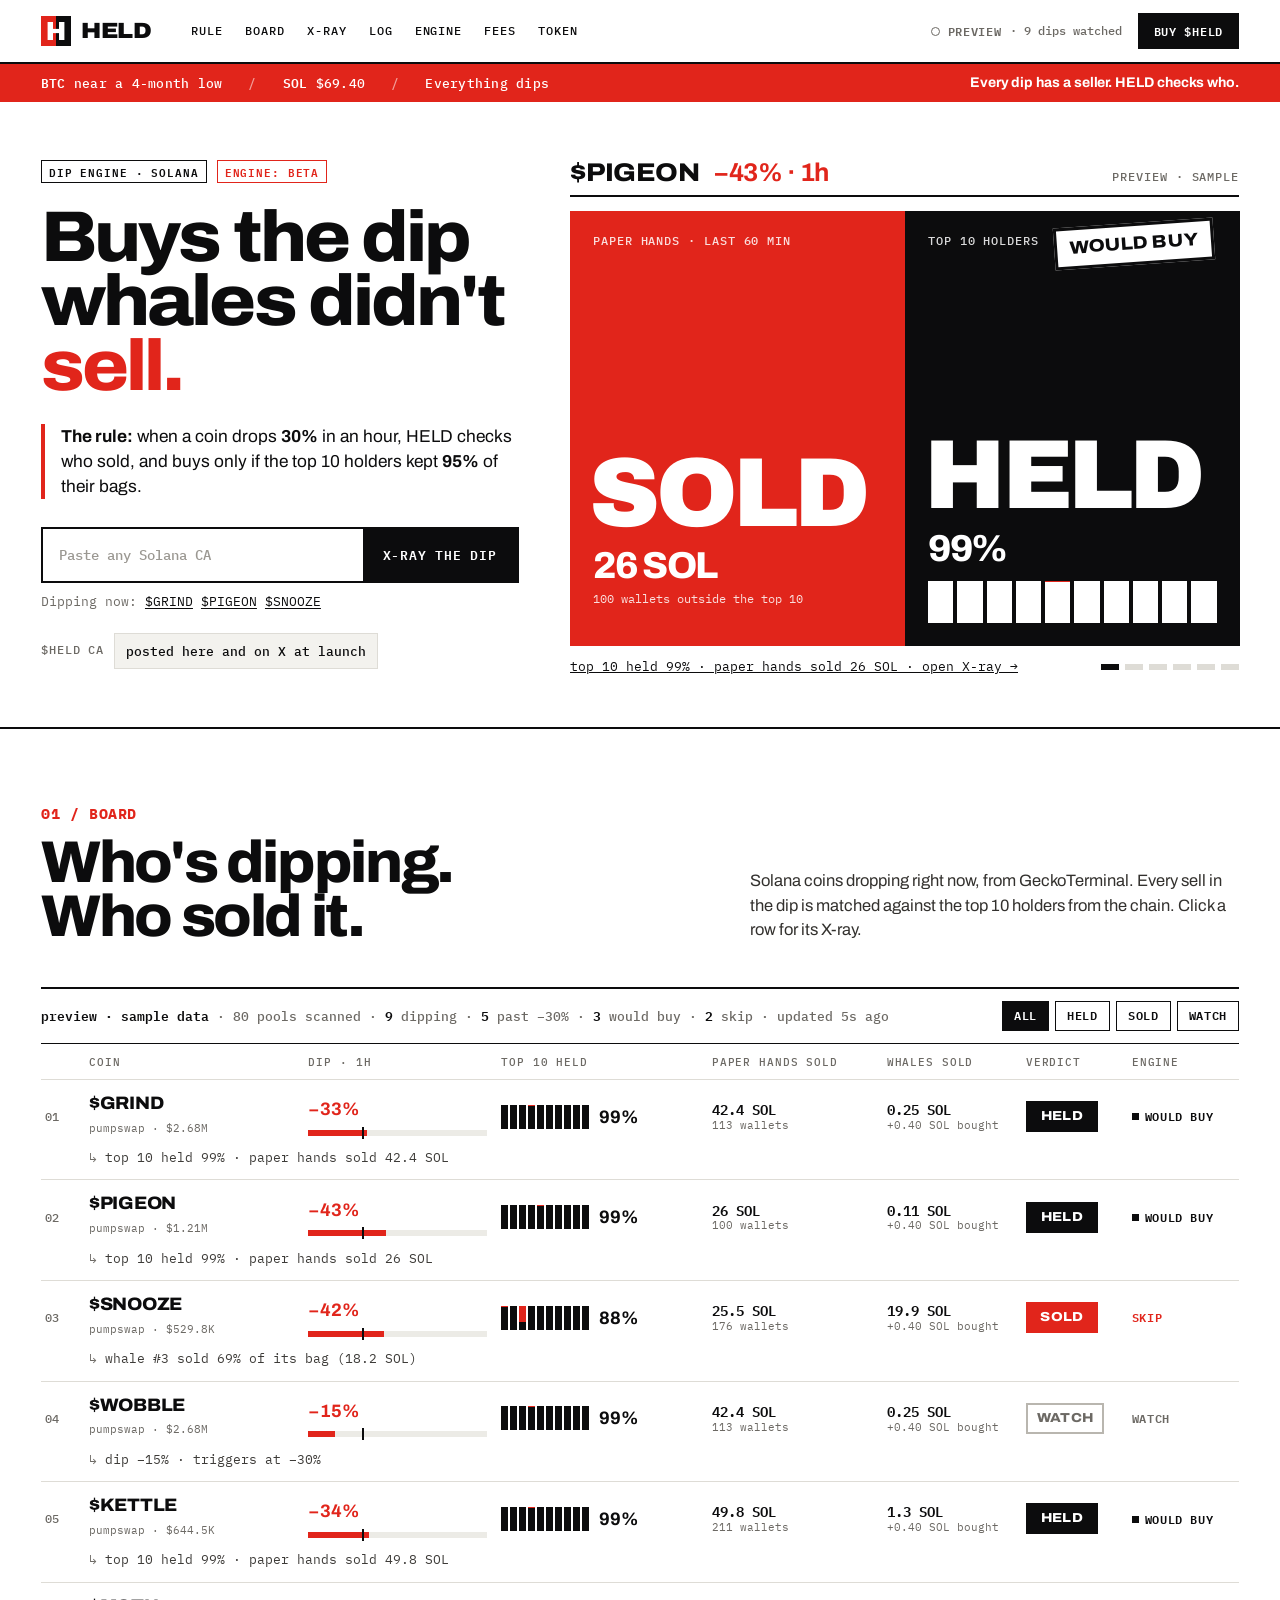
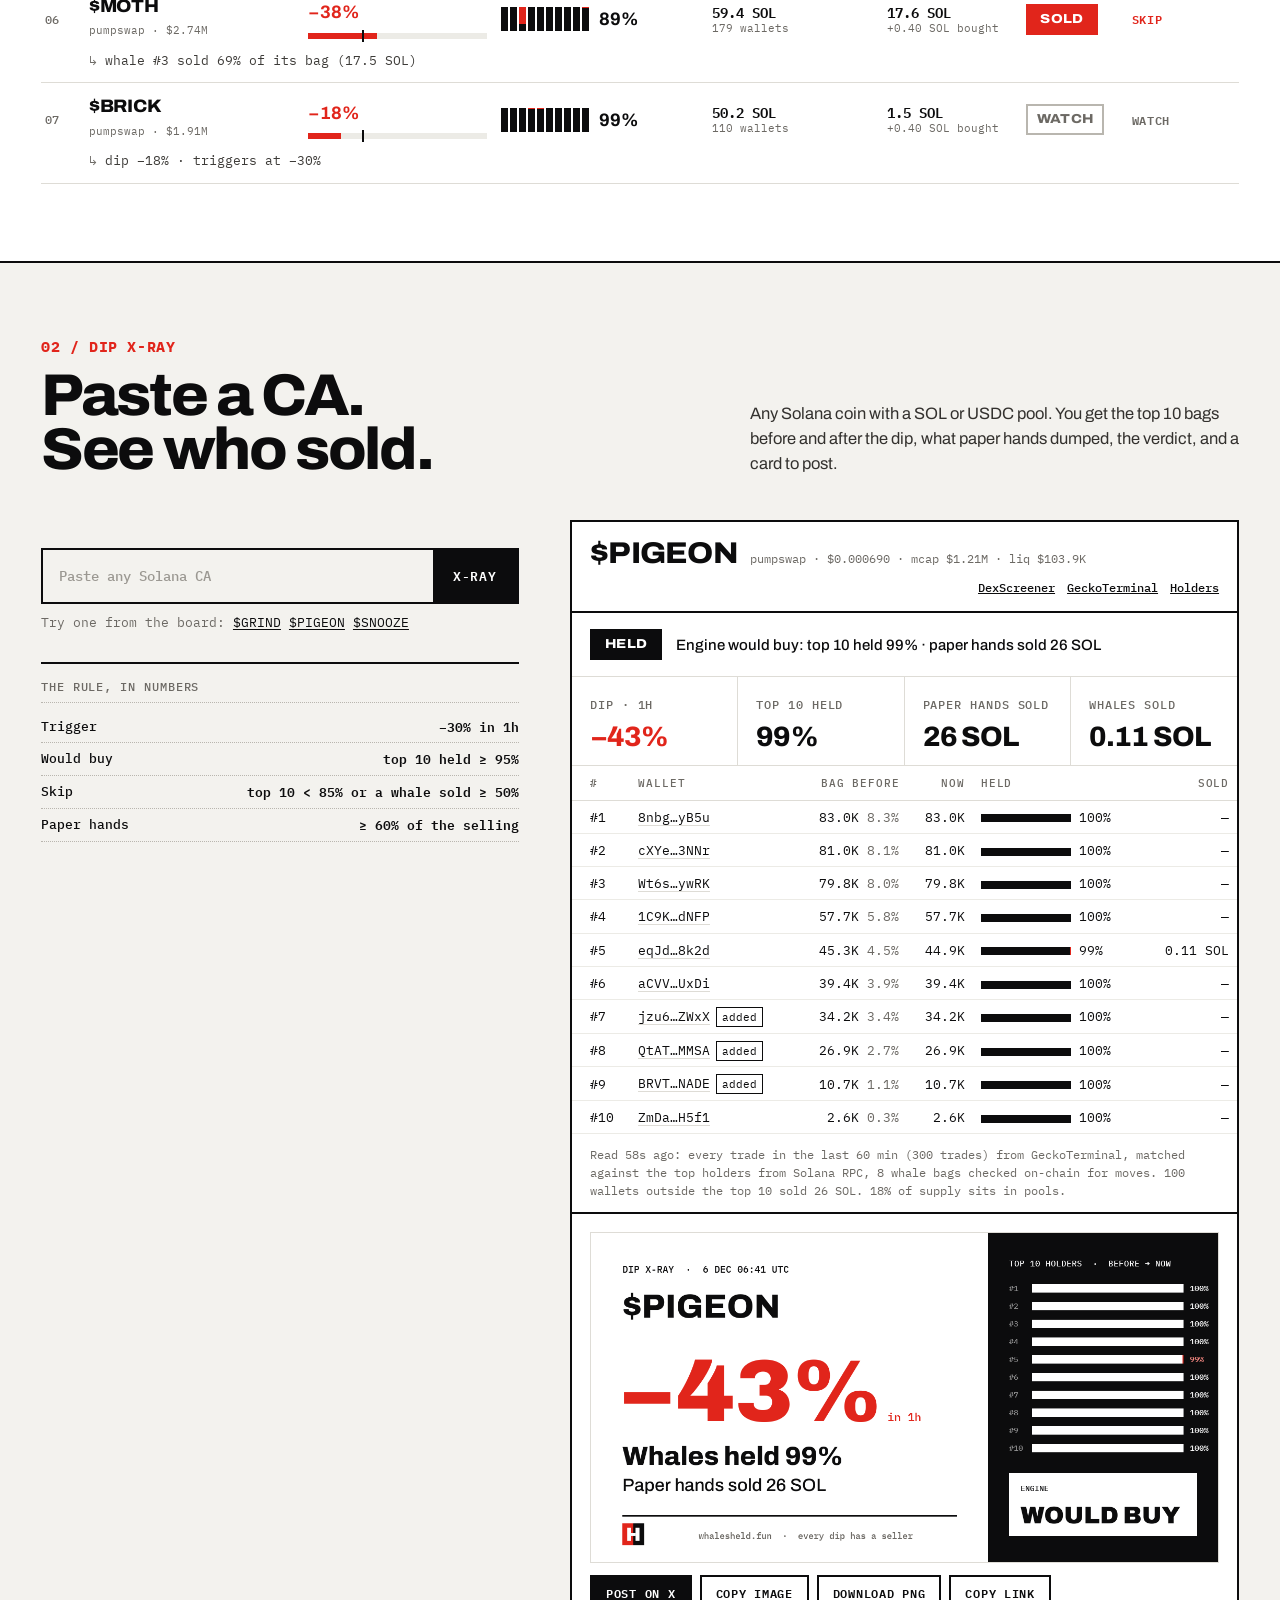
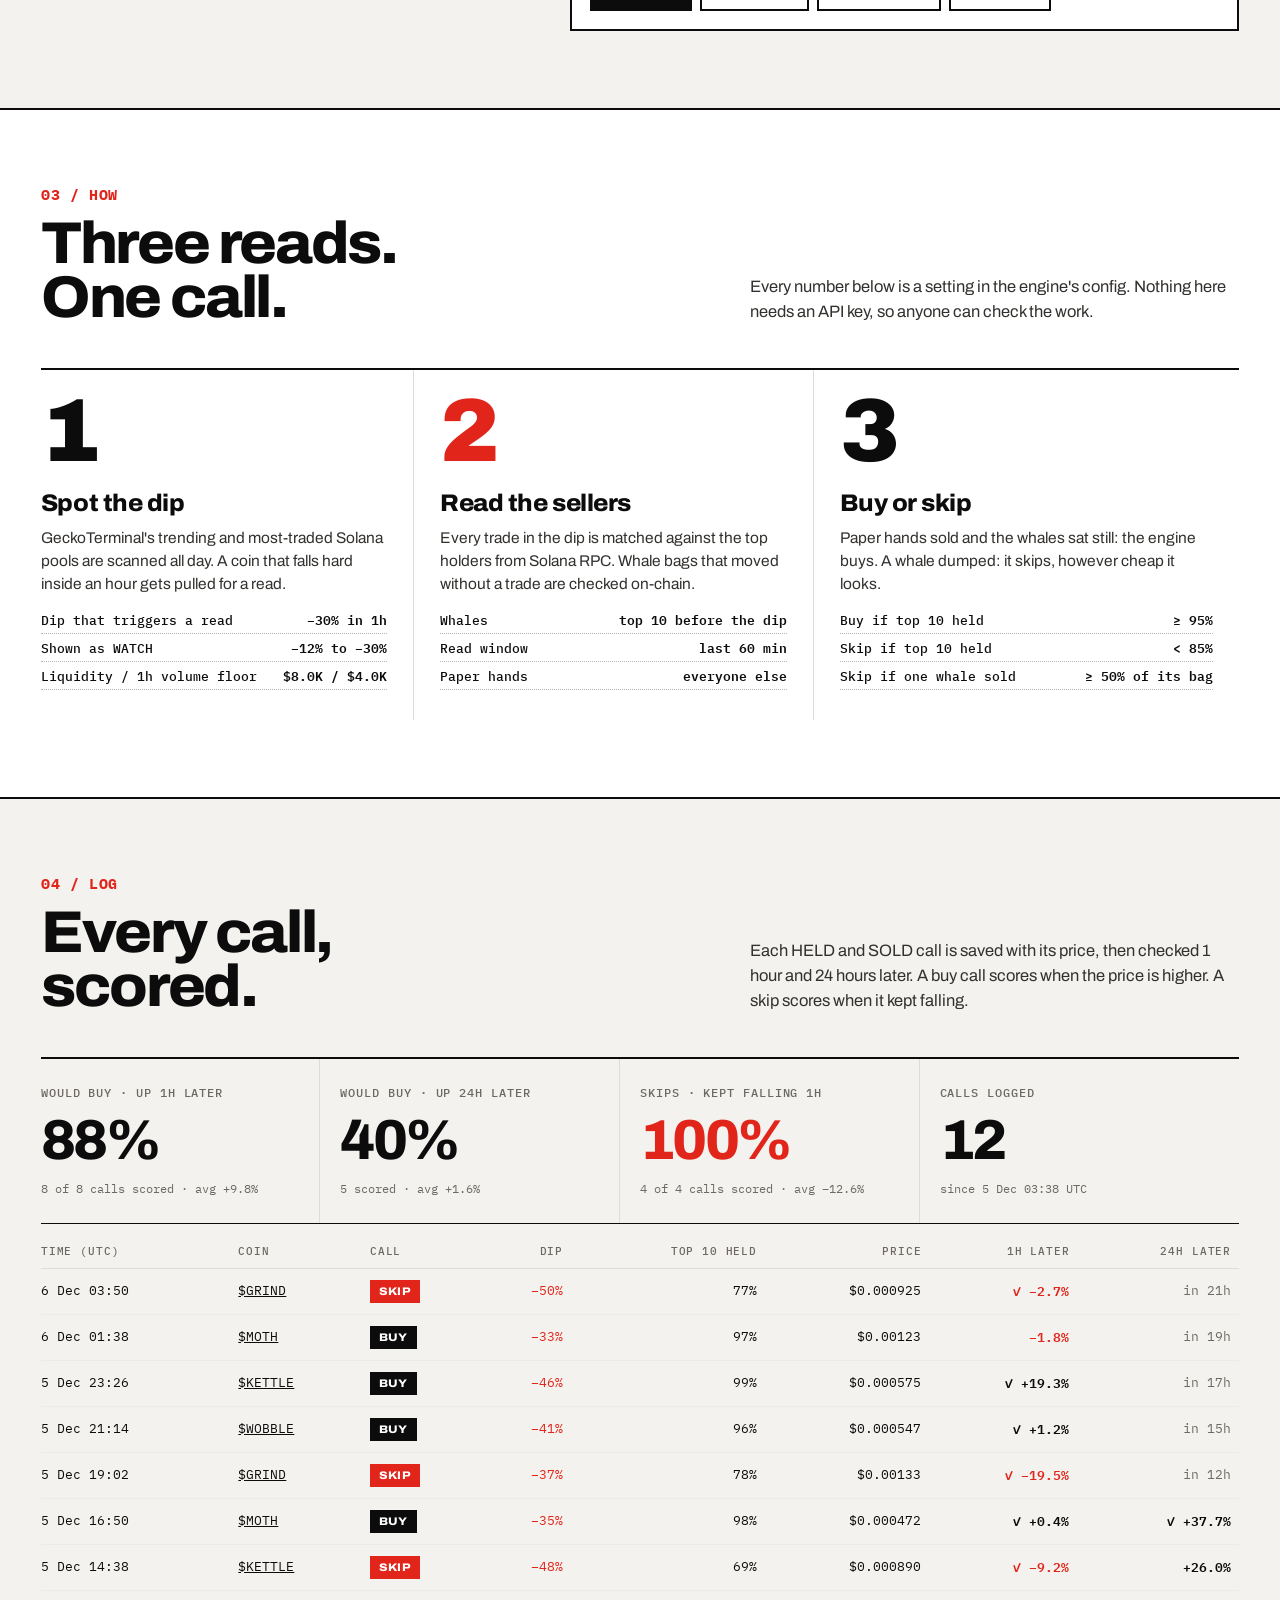
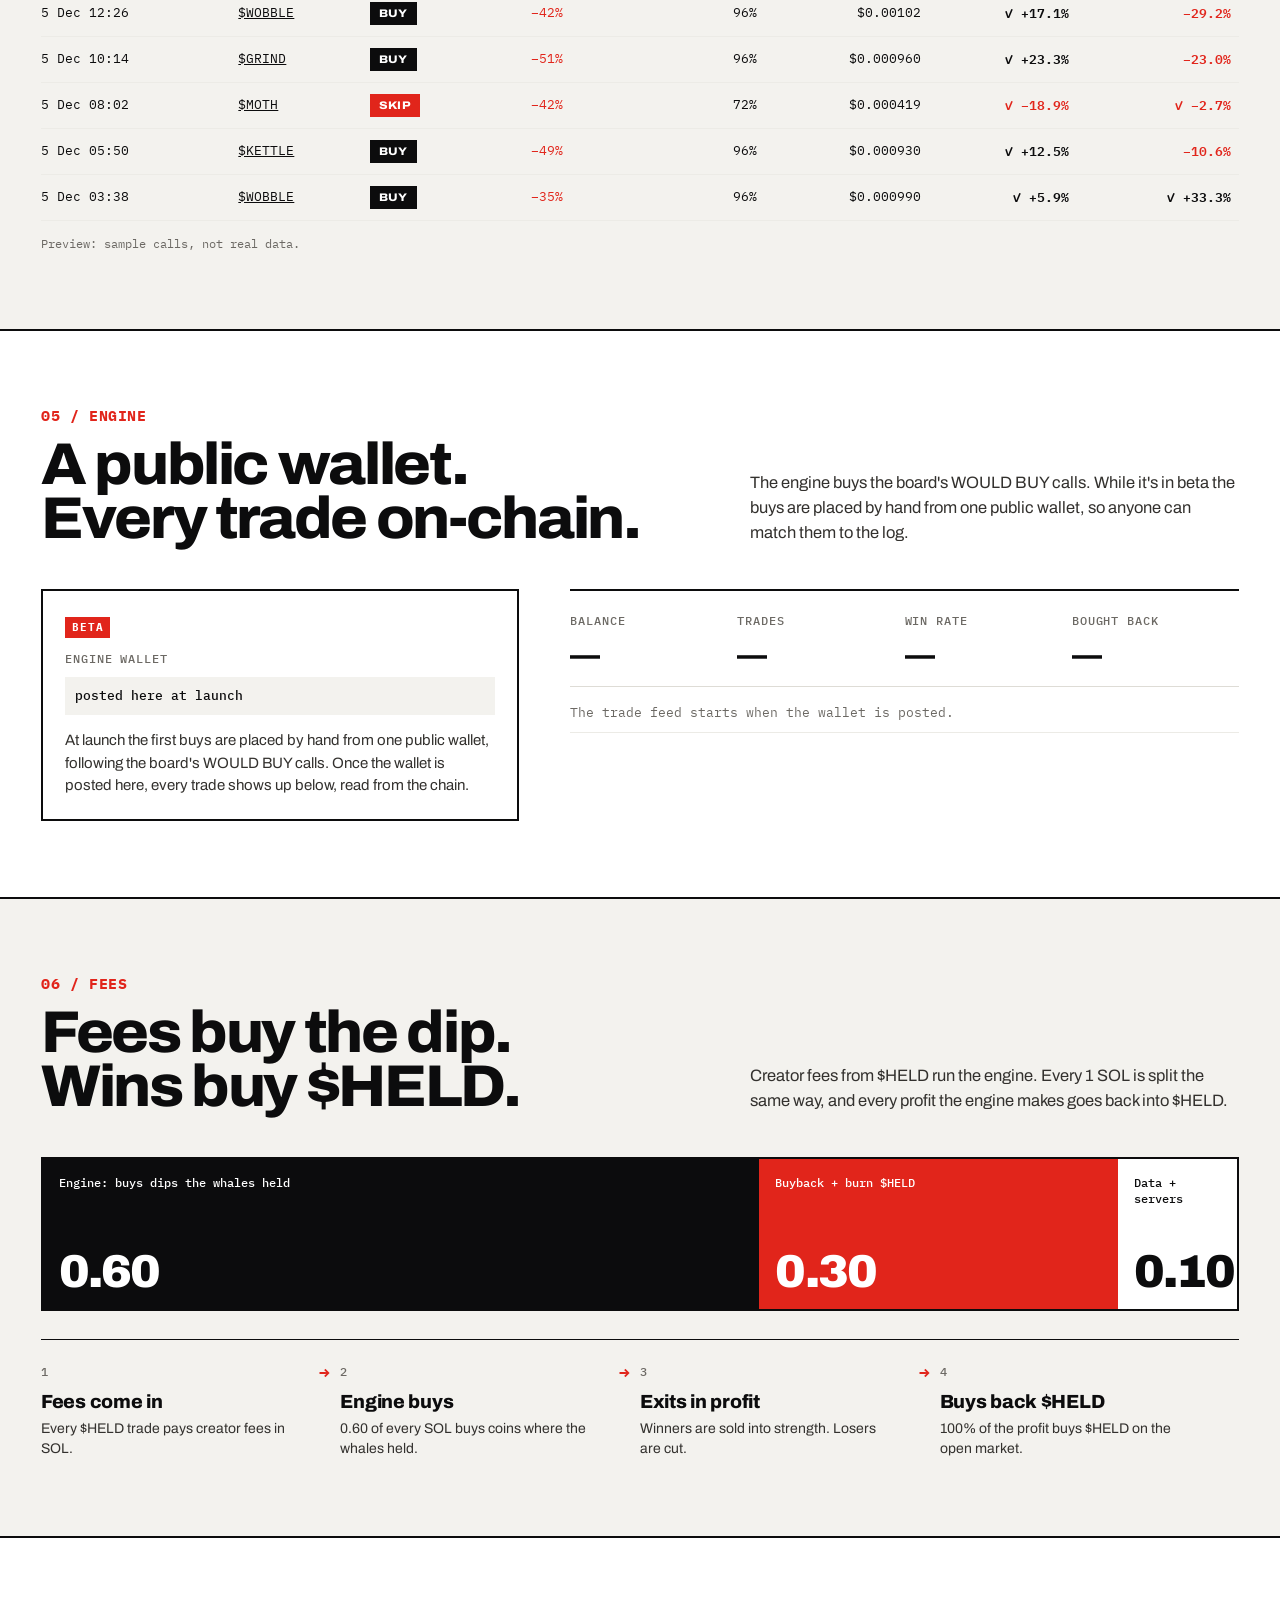
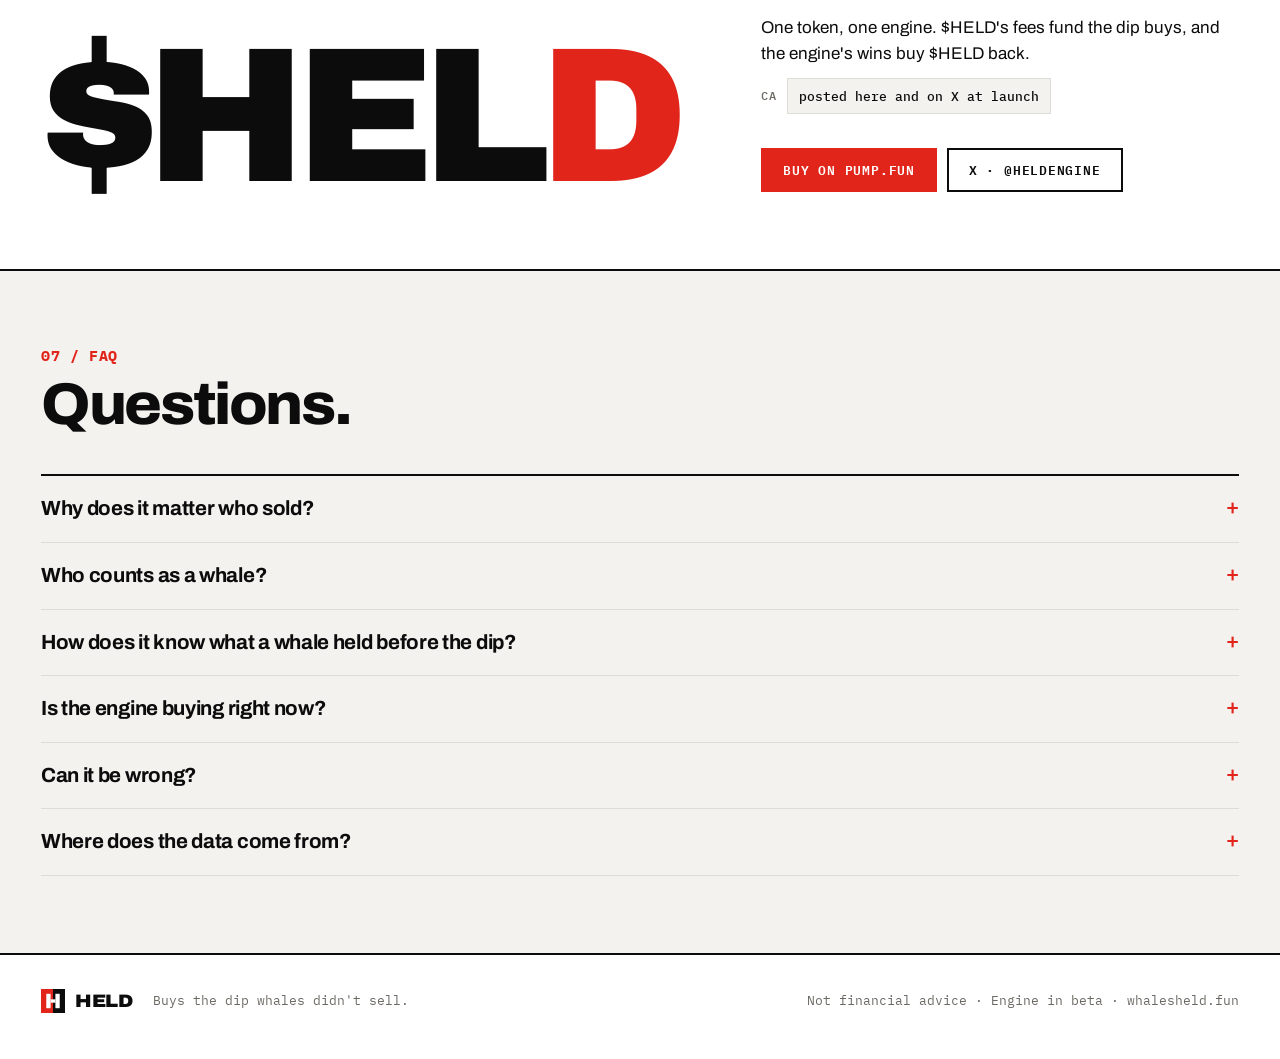
==== commit 26b8d5fa: "Add data-source diagnostics Co-Authored-By: Claude Opus 5.5 <noreply@anthropic.com> Claude-Session: " ====
--- a/index.html
+++ b/index.html
@@ -558,7 +558,9 @@
     return fn => new Promise((res, rej) => { q.push({ fn, res, rej }); pump(); });
   }
   const gq = queue(260, 2), rq = queue(40, 6);
-  const STAT = { gt: 0, gtErr: 0, rpc: 0, rpcErr: 0, last429: 0 };
+  const STAT = { gt: 0, gtErr: 0, rpc: 0, rpcErr: 0, last429: 0, errs: [] };
+  const why = e => (e && e.message || String(e)) + (e && e.cause ? " (" + (e.cause.code || e.cause.message || e.cause) + ")" : "");
+  const note = t => { STAT.errs.unshift(new Date().toISOString().slice(11, 19) + " " + t); if (STAT.errs.length > 12) STAT.errs.length = 12; };
 
   async function getJSON(url, opt, ms) {
     const c = typeof AbortController !== "undefined" ? new AbortController() : null;
@@ -572,7 +574,7 @@
   async function gt(path) {
     for (let i = 0; i < 3; i++) {
       try { const j = await gq(() => getJSON(GT + path)); STAT.gt++; return j; }
-      catch (e) { STAT.gtErr++; if (e.status === 429) { STAT.last429 = Date.now(); await sleep(1600 * (i + 1)); continue; } if (i === 2 || (e.status && e.status !== 502 && e.status !== 503)) throw e; await sleep(500); }
+      catch (e) { STAT.gtErr++; note("gt " + path.slice(0, 50) + " " + why(e)); if (e.status === 429) { STAT.last429 = Date.now(); await sleep(1600 * (i + 1)); continue; } if (i === 2 || (e.status && e.status !== 502 && e.status !== 503)) throw e; await sleep(500); }
     }
     throw new Error("geckoterminal busy");
   }
@@ -585,7 +587,7 @@
         const j = await rq(() => getJSON(RPCS[at], { method: "POST", headers: { "content-type": "application/json" }, body: JSON.stringify({ jsonrpc: "2.0", id: 1, method, params }) }, 8000));
         if (j.error) throw new Error(j.error.message || "rpc error");
         rpcAt = at; STAT.rpc++; return j.result;
-      } catch (e) { last = e; STAT.rpcErr++; }
+      } catch (e) { last = e; STAT.rpcErr++; note("rpc " + method + " @" + RPCS[at].slice(8, 30) + " " + why(e)); }
     }
     throw last || new Error("rpc down");
   }
@@ -818,7 +820,15 @@
     return { id: x.mint.slice(0, 8) + "-" + Math.floor(x.t / 60000), mint: x.mint, pool: x.pool, sym: x.sym, verdict: x.verdict, t: x.t, price: x.price, dip: x.dip, heldPct: x.heldPct, paperSoldSol: x.paperSoldSol, whaleSoldSol: x.whaleSoldSol, reason: x.reason };
   }
 
-  return { RULE, RULE_KEYS, ruleFrom, ruleStr, SOL, gt, rpc, scanList, poolsForMint, xray, verdict, board, priceAt, outcome, logStats, logEntry, STAT };
+  async function diag() {
+    const out = {};
+    const t0 = Date.now();
+    try { const j = await getJSON(GT + "/networks/solana/trending_pools?page=1"); out.gt = "ok " + (j.data || []).length + " in " + (Date.now() - t0) + "ms"; } catch (e) { out.gt = why(e); }
+    for (const u of RPCS) { const t = Date.now(); try { const j = await getJSON(u, { method: "POST", headers: { "content-type": "application/json" }, body: JSON.stringify({ jsonrpc: "2.0", id: 1, method: "getTokenLargestAccounts", params: ["JUPyiwrYJFskUPiHa7hkeR8VUtAeFoSYbKedZNsDvCN"] }) }, 8000); out[u] = j.error ? "rpc error: " + j.error.message : "ok " + ((j.result && j.result.value) || []).length + " in " + (Date.now() - t) + "ms"; } catch (e) { out[u] = why(e) + " after " + (Date.now() - t) + "ms"; } }
+    return out;
+  }
+
+  return { diag, RULE, RULE_KEYS, ruleFrom, ruleStr, SOL, gt, rpc, scanList, poolsForMint, xray, verdict, board, priceAt, outcome, logStats, logEntry, STAT };
 });
 
 </script>
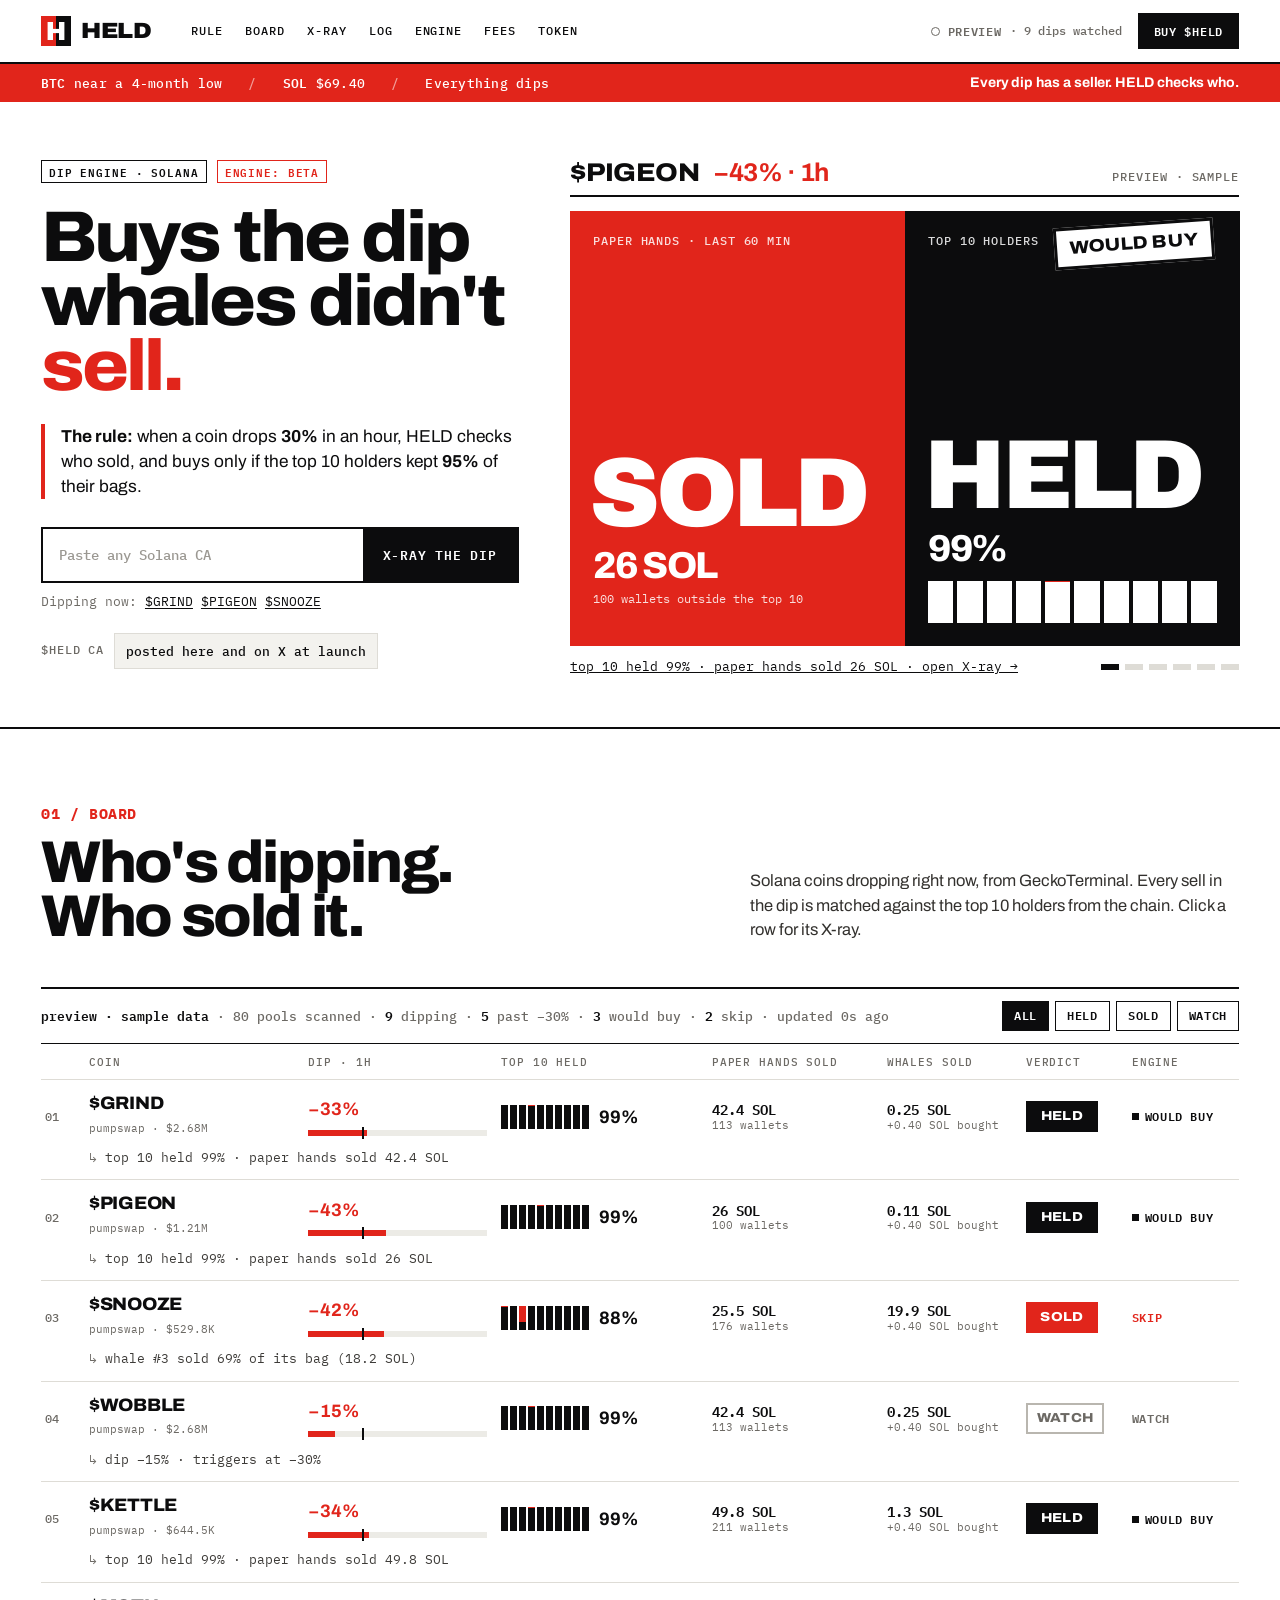
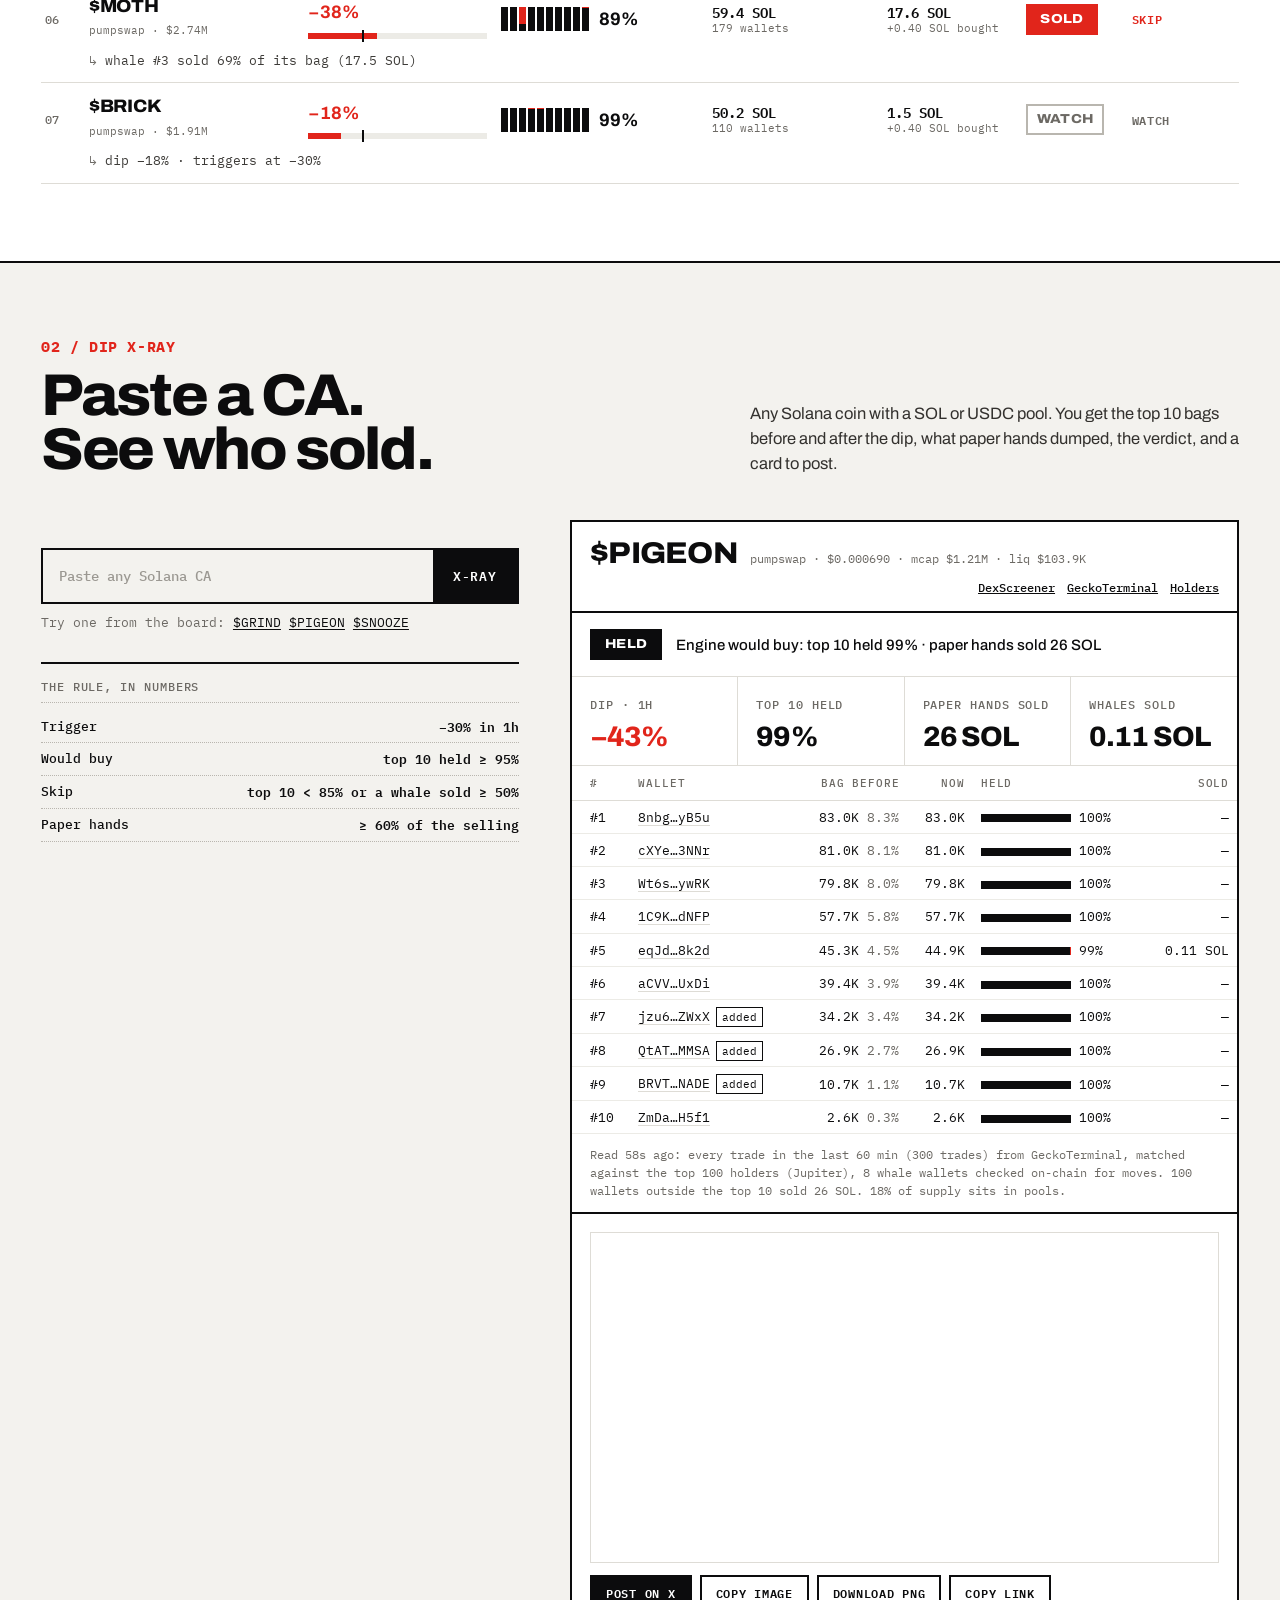
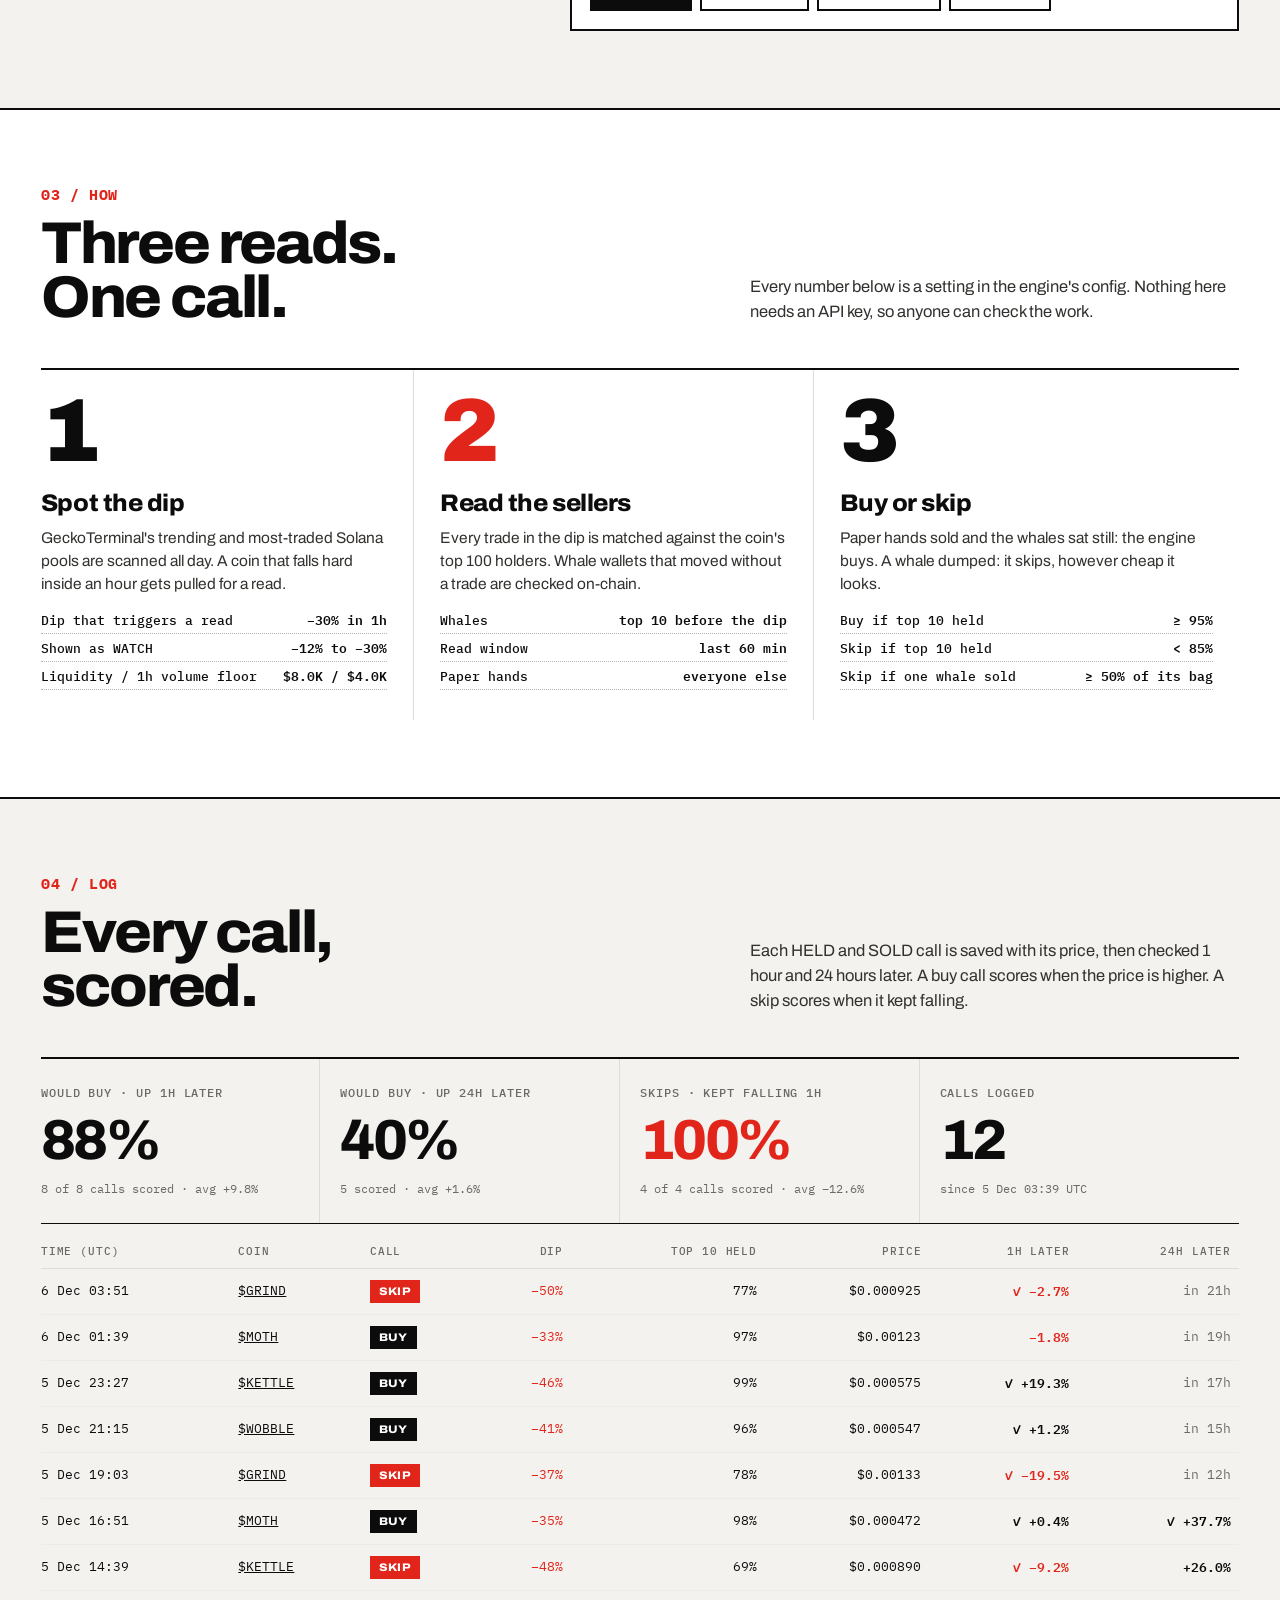
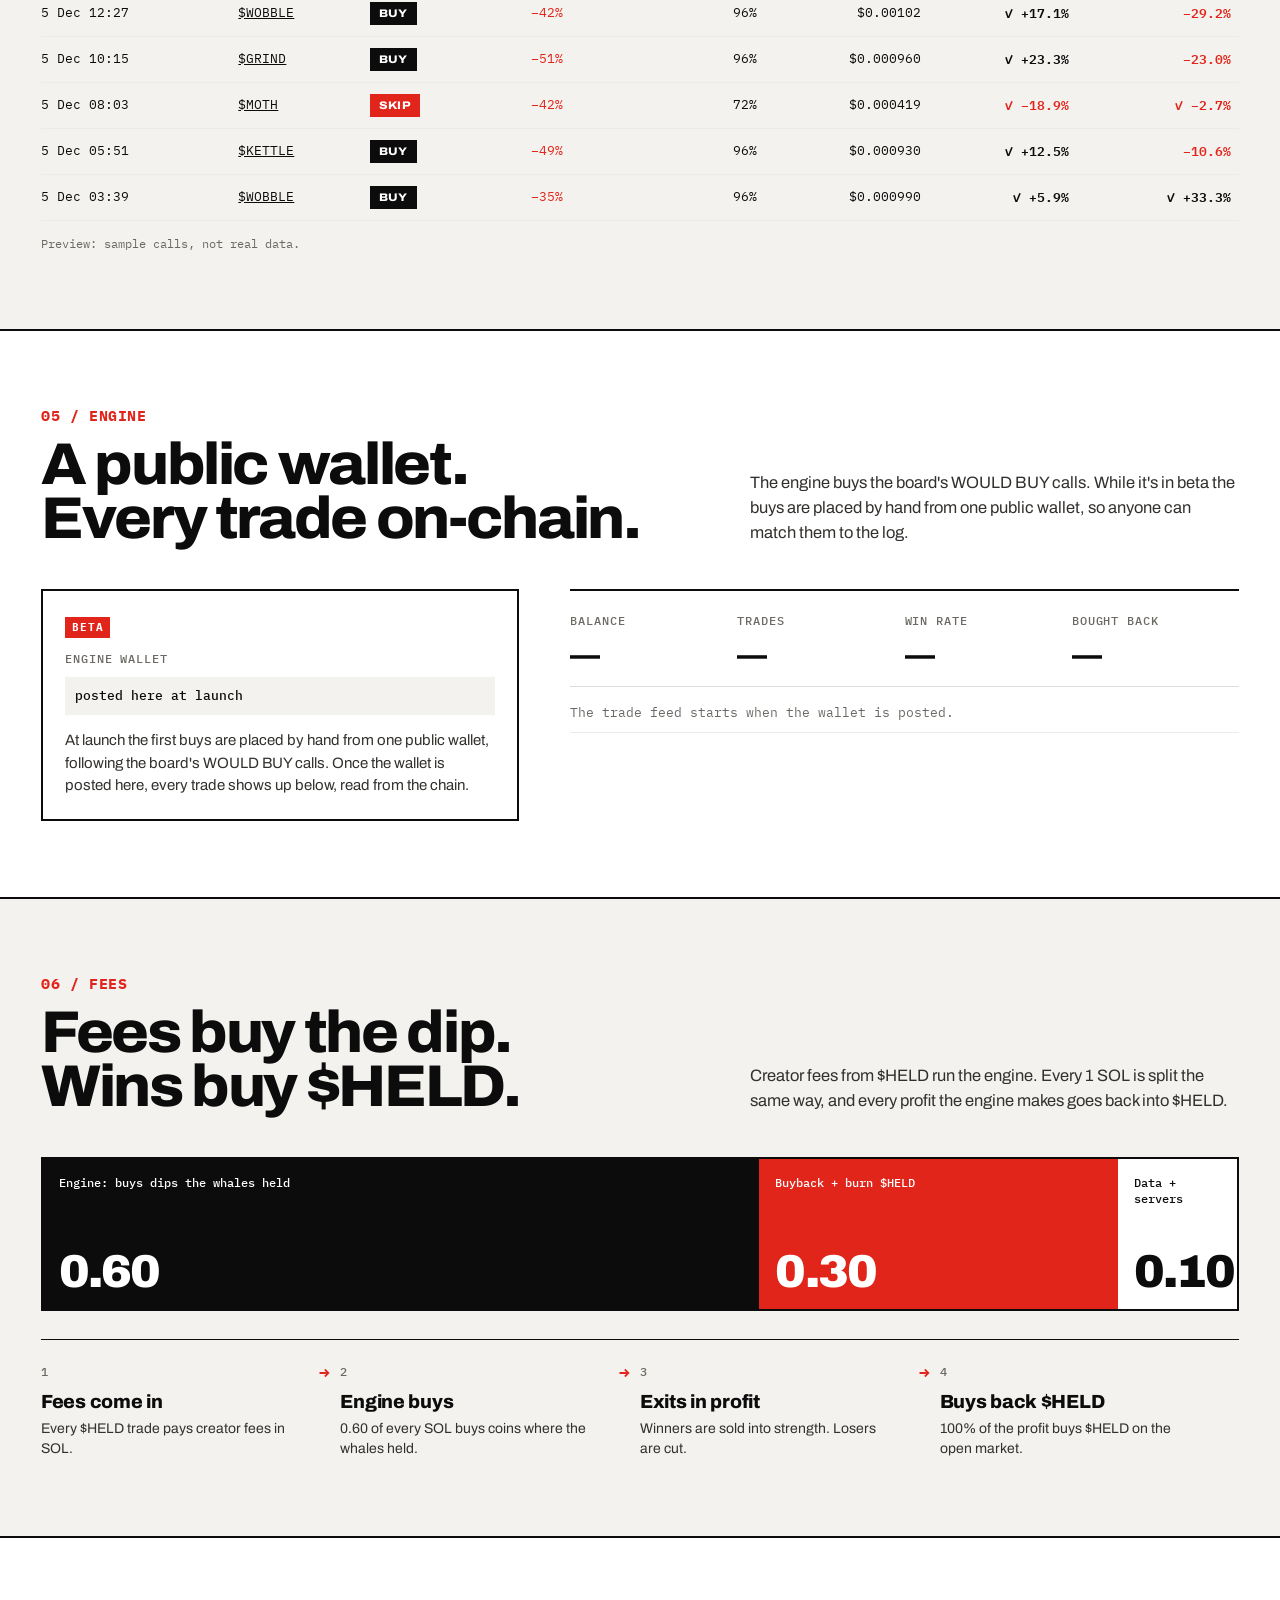
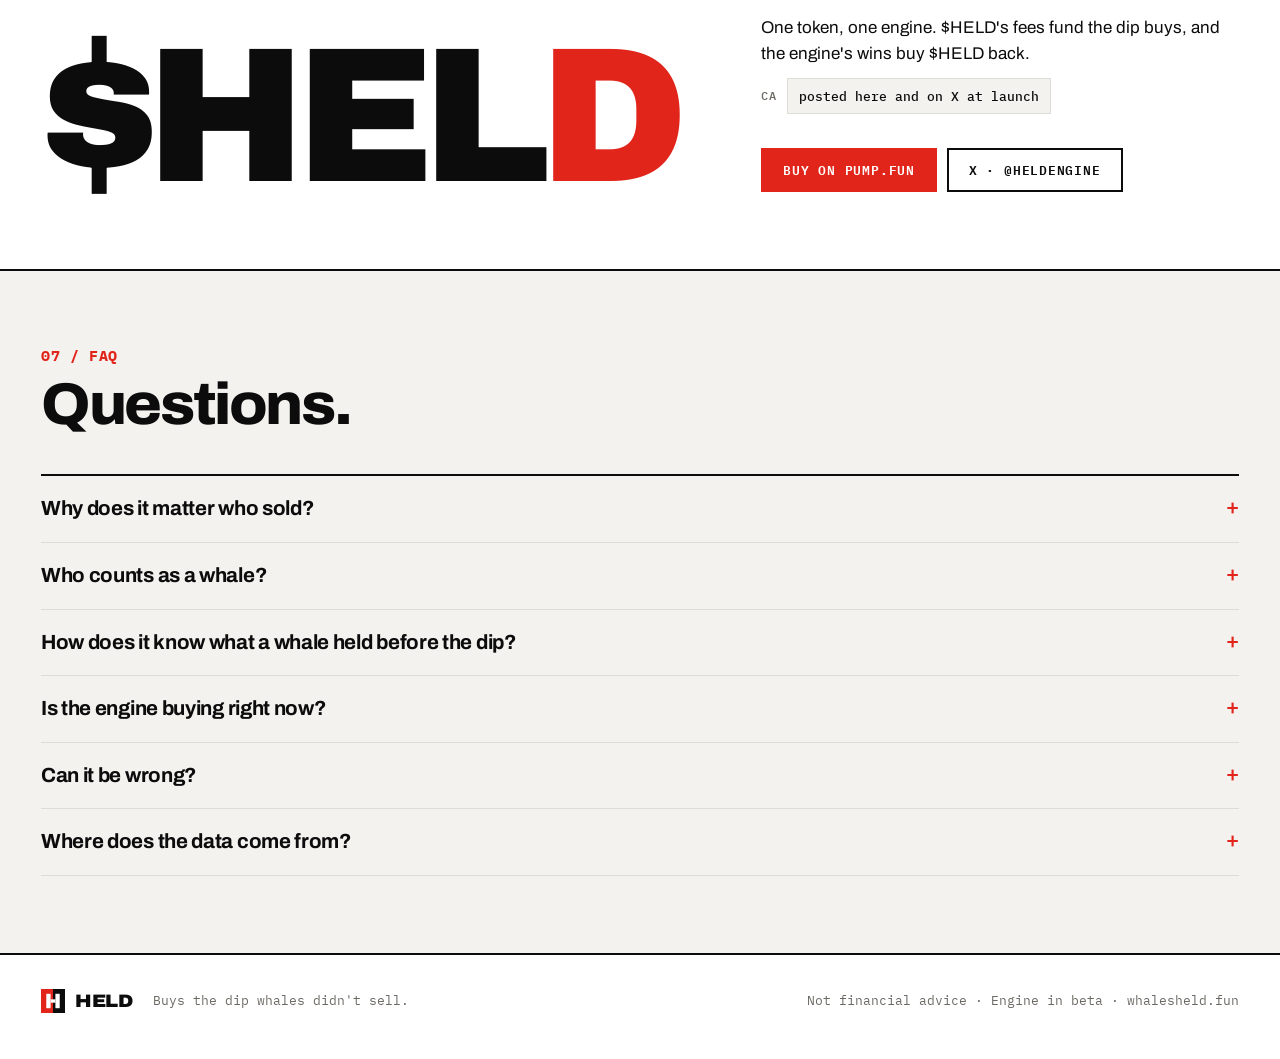
==== commit b061c6d6: "Run the engine in the visitor's browser, holders from Jupiter, shared log GeckoTerminal and public R" ====
--- a/index.html
+++ b/index.html
@@ -418,7 +418,7 @@
     </div>
     <div class="steps">
       <div class="step"><div class="sn">1</div><h3>Spot the dip</h3><p>GeckoTerminal's trending and most-traded Solana pools are scanned all day. A coin that falls hard inside an hour gets pulled for a read.</p><div class="cfg" id="cfg1"></div></div>
-      <div class="step"><div class="sn">2</div><h3>Read the sellers</h3><p>Every trade in the dip is matched against the top holders from Solana RPC. Whale bags that moved without a trade are checked on-chain.</p><div class="cfg" id="cfg2"></div></div>
+      <div class="step"><div class="sn">2</div><h3>Read the sellers</h3><p>Every trade in the dip is matched against the coin's top 100 holders. Whale wallets that moved without a trade are checked on-chain.</p><div class="cfg" id="cfg2"></div></div>
       <div class="step"><div class="sn">3</div><h3>Buy or skip</h3><p>Paper hands sold and the whales sat still: the engine buys. A whale dumped: it skips, however cheap it looks.</p><div class="cfg" id="cfg3"></div></div>
     </div>
   </div>
@@ -486,10 +486,10 @@
     <div class="faq">
       <details><summary>Why does it matter who sold?</summary><p>A dip where only small wallets sell is usually panic: the people with the most to lose are still in. A dip where a top holder dumps is someone with better information getting out. Same red candle, different story. HELD only buys the first kind.</p></details>
       <details><summary>Who counts as a whale?</summary><p>The 10 biggest wallets as they were before the dip, ranked from today's top holders on Solana plus anyone who sold a big bag during the dip. Pools, bonding curves and program accounts are left out.</p></details>
-      <details><summary>How does it know what a whale held before the dip?</summary><p>It takes each wallet's balance now and adds back what it sold in the last hour (GeckoTerminal trades). Whale bags that moved without a matching trade are read straight from their on-chain transactions.</p></details>
+      <details><summary>How does it know what a whale held before the dip?</summary><p>It takes each wallet's balance now and adds back what it sold in the last hour (GeckoTerminal trades). A whale that sold out of the top 100 still counts. Whale bags that moved without a matching trade are read straight from their on-chain transactions.</p></details>
       <details><summary>Is the engine buying right now?</summary><p>The board and the X-ray are live. The buying is in beta: at launch the buys are placed by hand from a public wallet that follows the board's WOULD BUY calls. The wallet is posted on this page, so every trade can be checked.</p></details>
       <details><summary>Can it be wrong?</summary><p>Yes. A dip where whales held can keep dipping, and busy coins have more trades than a free API returns, so small sells can be missed. The log scores every call 1 hour and 24 hours later so you can see how often it's right. Nothing here is financial advice.</p></details>
-      <details><summary>Where does the data come from?</summary><p>GeckoTerminal for pools, trades and price candles. Public Solana RPC for holders and wallet moves. No API keys, nothing private.</p></details>
+      <details><summary>Where does the data come from?</summary><p>GeckoTerminal for pools, trades and price candles. Jupiter for each coin's top 100 holders. Public Solana RPC for wallet moves. No API keys, nothing private. The reads run in your own browser.</p></details>
     </div>
   </div>
 </section>
@@ -500,14 +500,15 @@
 <script>
 /* HELD core: finds Solana coins that are dipping, reads who sold the dip, and decides.
    Runs in the Vercel function (api/held.js) and in the browser (fallback when the API is down).
-   Free, keyless sources only: GeckoTerminal (pools, trades, candles) and public Solana RPC (holders). */
+   Free, keyless sources only: GeckoTerminal (pools, trades, candles), Jupiter (top 100 holders) and public Solana RPC (wallet moves). */
 (function (root, factory) {
   const m = factory();
   if (typeof module === "object" && module.exports) module.exports = m; else root.HELDCORE = m;
 })(typeof self !== "undefined" ? self : this, function () {
   "use strict";
   const GT = "https://api.geckoterminal.com/api/v2";
-  const RPCS = ["https://solana-rpc.publicnode.com", "https://public.rpc.solanavibestation.com", "https://api.mainnet-beta.solana.com"];
+  const RPCS = ["https://solana-rpc.publicnode.com", "https://api.mainnet-beta.solana.com"];
+  const JUP = "https://datapi.jup.ag/v1";
   const SOL = "So11111111111111111111111111111111111111112";
   const USDC = "EPjFWdd5AufqSSqeM2qN1xzybapC8G4wEGGkZwyTDt1v";
   const USDT = "Es9vMFrzaCERmJfrF4H2FYD4KCoNkY11McCe8BenwNYB";
@@ -557,7 +558,7 @@
     }
     return fn => new Promise((res, rej) => { q.push({ fn, res, rej }); pump(); });
   }
-  const gq = queue(260, 2), rq = queue(40, 6);
+  const gq = queue(260, 2), rq = queue(40, 6), jq = queue(150, 2);
   const STAT = { gt: 0, gtErr: 0, rpc: 0, rpcErr: 0, last429: 0, errs: [] };
   const why = e => (e && e.message || String(e)) + (e && e.cause ? " (" + (e.cause.code || e.cause.message || e.cause) + ")" : "");
   const note = t => { STAT.errs.unshift(new Date().toISOString().slice(11, 19) + " " + t); if (STAT.errs.length > 12) STAT.errs.length = 12; };
@@ -577,6 +578,12 @@
       catch (e) { STAT.gtErr++; note("gt " + path.slice(0, 50) + " " + why(e)); if (e.status === 429) { STAT.last429 = Date.now(); await sleep(1600 * (i + 1)); continue; } if (i === 2 || (e.status && e.status !== 502 && e.status !== 503)) throw e; await sleep(500); }
     }
     throw new Error("geckoterminal busy");
+  }
+  async function jup(path) {
+    for (let i = 0; i < 2; i++) {
+      try { return await jq(() => getJSON(JUP + path)); }
+      catch (e) { note("jup " + path.slice(0, 40) + " " + why(e)); if (i) throw e; await sleep(e.status === 429 ? 1500 : 400); }
+    }
   }
   let rpcAt = 0;
   async function rpc(method, params) {
@@ -613,7 +620,7 @@
 
   async function scanList() {
     const paths = ["/networks/solana/trending_pools?duration=1h&page=1", "/networks/solana/trending_pools?duration=1h&page=2",
-      "/networks/solana/trending_pools?duration=6h&page=1", "/networks/solana/pools?page=1&sort=h24_tx_count_desc"];
+      "/networks/solana/pools?page=1&sort=h24_tx_count_desc"];
     const res = await Promise.allSettled(paths.map(p => gt(p)));
     const all = [];
     for (const r of res) if (r.status === "fulfilled" && r.value && r.value.data) for (const p of r.value.data) all.push(poolOf(p));
@@ -664,44 +671,32 @@
     return { trades, cover: { all: full ? R.windowMin : allMin, big: bigCov, bigMin, full } };
   }
 
-  // ---------- holders (public RPC) ----------
+  // ---------- holders (Jupiter top 100 + RPC program check) ----------
+  const POOLTAG = /pool|curve|amm|lp\b|liquidity|vault|lock|burn|exchange|cex|program/i;
   async function holdersFor(p) {
-    const [largest, supply] = await Promise.all([rpc("getTokenLargestAccounts", [p.mint, { commitment: "confirmed" }]), rpc("getTokenSupply", [p.mint]).catch(() => null)]);
-    const accs = ((largest && largest.value) || []).filter(a => num(a.uiAmountString || a.uiAmount) > 0);
-    if (!accs.length) throw new Error("no holders");
-    const info = await rpc("getMultipleAccounts", [accs.map(a => a.address), { encoding: "jsonParsed" }]);
-    const rows = accs.map((a, i) => { const v = info && info.value && info.value[i]; const pi = v && v.data && v.data.parsed && v.data.parsed.info; return { acc: a.address, owner: pi ? pi.owner : null, amt: num(a.uiAmountString || a.uiAmount) }; }).filter(r => r.owner);
-    const owners = [...new Set(rows.map(r => r.owner))];
-    const oi = await rpc("getMultipleAccounts", [owners, { encoding: "base64", dataSlice: { offset: 0, length: 0 } }]);
-    const prog = {}; owners.forEach((o, i) => { const v = oi && oi.value && oi.value[i]; prog[o] = v ? v.owner : SYS; });
-    const isPool = o => o === p.pool || POOL_AUTH.has(o) || (prog[o] && prog[o] !== SYS);
-    const by = new Map();
-    for (const r of rows) {
-      const k = r.owner, cur = by.get(k) || { owner: k, now: 0, accs: [], pool: isPool(k) };
-      cur.now += r.amt; cur.accs.push(r.acc); by.set(k, cur);
-    }
-    const sup = supply && supply.value ? num(supply.value.uiAmountString || supply.value.uiAmount) : 0;
-    const list = [...by.values()].sort((a, b) => b.now - a.now);
-    return { list, supply: sup, poolTok: list.filter(h => h.pool).reduce((s, h) => s + h.now, 0), minListed: list.length ? list[list.length - 1].now : 0 };
-  }
-  async function balanceOf(owner, mint) {
-    const r = await rpc("getTokenAccountsByOwner", [owner, { mint }, { encoding: "jsonParsed" }]);
-    return ((r && r.value) || []).reduce((s, a) => s + num(a.account.data.parsed.info.tokenAmount.uiAmountString || a.account.data.parsed.info.tokenAmount.uiAmount), 0);
-  }
-  // a whale whose token account moved inside the window but has no matching trade: read the real change on-chain
+    const [j, mi] = await Promise.all([jup("/holders/" + p.mint), rpc("getMultipleAccounts", [[p.mint], { encoding: "jsonParsed" }]).catch(() => null)]);
+    const hs = ((j && j.holders) || []).filter(h => h.address && num(h.amount) > 0);
+    if (!hs.length) throw new Error("no holders");
+    const tagged = h => (h.tags || []).concat(h.holderTags || []).some(t => POOLTAG.test(((t && (t.id || "")) + " " + (t && (t.name || "")) + " " + (typeof t === "string" ? t : ""))));
+    const top = hs.slice(0, 40).map(h => h.address);
+    const oi = await rpc("getMultipleAccounts", [top, { encoding: "base64", dataSlice: { offset: 0, length: 0 } }]).catch(() => null);
+    const prog = {}; top.forEach((o, i) => { const v = oi && oi.value && oi.value[i]; prog[o] = v ? v.owner : SYS; });
+    const list = hs.map(h => ({ owner: h.address, now: num(h.amount), pool: h.address === p.pool || POOL_AUTH.has(h.address) || tagged(h) || (prog[h.address] && prog[h.address] !== SYS) })).sort((a, b) => b.now - a.now);
+    const info = mi && mi.value && mi.value[0] && mi.value[0].data && mi.value[0].data.parsed && mi.value[0].data.parsed.info;
+    const sup = info ? num(info.supply) / Math.pow(10, info.decimals || 0) : 0;
+    return { list, supply: sup, count: j && j.count, poolTok: list.filter(h => h.pool).reduce((s2, h) => s2 + h.now, 0), minListed: list.length ? list[list.length - 1].now : 0 };
+  }
+  // a whale whose bag moved inside the window without a trade we saw: read the real change on-chain
   async function movedFor(h, mint, since) {
     let delta = 0, touched = false;
-    for (const acc of h.accs.slice(0, 2)) {
-      const sigs = await rpc("getSignaturesForAddress", [acc, { limit: 6 }]).catch(() => []);
-      const inWin = (sigs || []).filter(s => !s.err && s.blockTime && s.blockTime * 1000 >= since);
-      if (!inWin.length) continue;
-      touched = true;
-      for (const s of inWin.slice(0, 3)) {
-        const tx = await rpc("getTransaction", [s.signature, { encoding: "jsonParsed", maxSupportedTransactionVersion: 0, commitment: "confirmed" }]).catch(() => null);
-        if (!tx || !tx.meta) continue;
-        const bal = arr => (arr || []).filter(b => b.mint === mint && b.owner === h.owner).reduce((s2, b) => s2 + num(b.uiTokenAmount.uiAmountString || b.uiTokenAmount.uiAmount), 0);
-        delta += bal(tx.meta.postTokenBalances) - bal(tx.meta.preTokenBalances);
-      }
+    const sigs = await rpc("getSignaturesForAddress", [h.owner, { limit: 10 }]).catch(() => []);
+    const inWin = (sigs || []).filter(s2 => !s2.err && s2.blockTime && s2.blockTime * 1000 >= since);
+    for (const sg of inWin.slice(0, 4)) {
+      const tx = await rpc("getTransaction", [sg.signature, { encoding: "jsonParsed", maxSupportedTransactionVersion: 0, commitment: "confirmed" }]).catch(() => null);
+      if (!tx || !tx.meta) continue;
+      const bal = arr => (arr || []).filter(b => b.mint === mint && b.owner === h.owner).reduce((s3, b) => s3 + num(b.uiTokenAmount.uiAmountString || b.uiTokenAmount.uiAmount), 0);
+      const d = bal(tx.meta.postTokenBalances) - bal(tx.meta.preTokenBalances);
+      if (d) { touched = true; delta += d; }
     }
     return { touched, delta };
   }
@@ -722,14 +717,13 @@
     }
     // candidates: today's top holders + the biggest sellers of the dip (a whale that sold out has left the top list)
     const cand = new Map();
-    for (const h of H.list) if (!h.pool) cand.set(h.owner, { owner: h.owner, now: h.now, accs: h.accs, listed: true });
+    for (const h of H.list) if (!h.pool) cand.set(h.owner, { owner: h.owner, now: h.now, listed: true });
     const sellers = [...flow.entries()].filter(([w, f]) => f.sold > 0 && !cand.has(w)).sort((a, b) => b[1].sold - a[1].sold).slice(0, 6);
     const pre0 = H.list.filter(h => !h.pool).map(h => h.now).sort((a, b) => b - a)[9] || 0;
-    await Promise.all(sellers.map(async ([w, f]) => {
-      if (f.sold + H.minListed < pre0 * 0.6) return; // too small to have been a top 10 bag
-      let now = 0; try { now = await balanceOf(w, p.mint); } catch (e) { now = 0; }
-      cand.set(w, { owner: w, now, accs: [], listed: false });
-    }));
+    for (const [w, f] of sellers) {
+      if (f.sold + H.minListed < pre0 * 0.6) continue; // too small to have been a top 10 bag
+      cand.set(w, { owner: w, now: 0, accs: [], listed: false }); // not in the top 100 any more: counted as sold out
+    }
     for (const c of cand.values()) {
       const f = flow.get(c.owner) || { sold: 0, bought: 0, soldSol: 0, boughtSol: 0, n: 0 };
       c.f = f; c.pre = Math.max(0, c.now + f.sold - f.bought);
@@ -753,7 +747,7 @@
     const heldPct = preSum ? keptSum / preSum * 100 : 100;
     const x = {
       mint: p.mint, pool: p.pool, sym: p.sym, dex: p.dex, price: p.price, fdv: p.fdv, liq: p.liq, vol1h: p.vol1h, ch: p.ch, dip: p.dip, t: nowS(),
-      cover: Object.assign({ trades: T.trades.length, verified }, T.cover), supply: H.supply,
+      cover: Object.assign({ trades: T.trades.length, verified }, T.cover), supply: H.supply, holders: H.count || null,
       whales, heldPct, whaleSoldSol, whaleBoughtSol, paperSoldSol, paperSellers, sellSol,
       paperShare: sellSol > 0 ? paperSoldSol / sellSol * 100 : 100, poolPct: H.supply ? H.poolTok / H.supply * 100 : null,
     };
@@ -821,10 +815,10 @@
   }
 
   async function diag() {
-    const out = {};
-    const t0 = Date.now();
-    try { const j = await getJSON(GT + "/networks/solana/trending_pools?page=1"); out.gt = "ok " + (j.data || []).length + " in " + (Date.now() - t0) + "ms"; } catch (e) { out.gt = why(e); }
-    for (const u of RPCS) { const t = Date.now(); try { const j = await getJSON(u, { method: "POST", headers: { "content-type": "application/json" }, body: JSON.stringify({ jsonrpc: "2.0", id: 1, method: "getTokenLargestAccounts", params: ["JUPyiwrYJFskUPiHa7hkeR8VUtAeFoSYbKedZNsDvCN"] }) }, 8000); out[u] = j.error ? "rpc error: " + j.error.message : "ok " + ((j.result && j.result.value) || []).length + " in " + (Date.now() - t) + "ms"; } catch (e) { out[u] = why(e) + " after " + (Date.now() - t) + "ms"; } }
+    const out = {}, T = async (k, f) => { const t = Date.now(); try { out[k] = (await f()) + " " + (Date.now() - t) + "ms"; } catch (e) { out[k] = why(e); } };
+    await T("geckoterminal", async () => "ok " + (((await getJSON(GT + "/networks/solana/trending_pools?page=1")).data) || []).length);
+    await T("jupiter", async () => "ok " + (((await getJSON(JUP + "/holders/JUPyiwrYJFskUPiHa7hkeR8VUtAeFoSYbKedZNsDvCN")).holders) || []).length);
+    for (const u of RPCS) await T(u, async () => { const j = await getJSON(u, { method: "POST", headers: { "content-type": "application/json" }, body: JSON.stringify({ jsonrpc: "2.0", id: 1, method: "getSignaturesForAddress", params: ["JUPyiwrYJFskUPiHa7hkeR8VUtAeFoSYbKedZNsDvCN", { limit: 1 }] }) }, 8000); return j.error ? "rpc error: " + j.error.message : "ok"; });
     return out;
   }
 
@@ -853,7 +847,7 @@
     minVol: 4000,   // 1h volume floor, $
     boardMax: 7,    // coins X-rayed per scan
   },
-  refreshSec: 30,
+  refreshSec: 45,
   api: "/api/held",
 };
 
@@ -898,32 +892,25 @@
 let BOARD = null, FILTER = "all", OPEN = null, HERO_I = 0, HERO_LIST = [], NEXT = 0;
 async function loadBoard() {
   if (PREVIEW) { BOARD = sample(); ST.mode = "preview"; return afterBoard(); }
-  try {
-    let b;
-    if (ST.mode !== "direct") {
-      try { b = await getJ(CONFIG.api + "?op=board&r=" + encodeURIComponent(RS), 45000); }
-      catch (e) { ST.err = "api: " + e.message; if (location.protocol === "file:" || ++ST.fails >= 2) ST.mode = "direct"; throw e; }
-    }
-    if (!b) { b = await C.board(R, CACHE); b.source = "direct"; b.storage = "browser"; }
-    ST.fails = 0; ST.last = now(); BOARD = b; if (ST.mode !== "direct") ST.mode = "live";
-    ls.set("held.board.v1", b);
-  } catch (e) {
-    ST.err = (ST.err ? ST.err + " | " : "") + e.message;
-    if (ST.mode === "direct" && !BOARD) { try { const b = await C.board(R, CACHE); b.source = "direct"; b.storage = "browser"; BOARD = b; ST.last = now(); ls.set("held.board.v1", b); } catch (e2) { ST.err += " | direct: " + e2.message; } }
-    if (!BOARD) { const snap = ls.get("held.board.v1", null); if (snap && snap.coins) { BOARD = snap; ST.mode = "snapshot"; } else { BOARD = sample(); ST.mode = "preview"; } }
-    else if (now() - ST.last > 120000) ST.mode = "snapshot";
-  }
+  let b = null;
+  // 1) in this browser: GeckoTerminal + Jupiter + Solana RPC from the visitor's own connection
+  try { b = await C.board(R, CACHE); b.source = "browser"; }
+  catch (e) { ST.err = "browser: " + e.message; }
+  // 2) the server, if the browser path failed
+  if (!b) { try { b = await getJ(CONFIG.api + "?op=board&r=" + encodeURIComponent(RS), 45000); } catch (e) { ST.err += " | api: " + e.message; } }
+  if (b && b.coins) { BOARD = b; ST.mode = "live"; ST.last = now(); ls.set("held.board.v1", b); }
+  else if (!BOARD) { const snap = ls.get("held.board.v1", null); if (snap && snap.coins) { BOARD = snap; ST.mode = "snapshot"; } else { BOARD = sample(); ST.mode = "preview"; } }
+  else if (now() - ST.last > 150000) ST.mode = "snapshot";
   afterBoard();
 }
 function afterBoard() {
-  if (ST.mode === "direct" && BOARD && now() - (BOARD.t || 0) < 120000) ST.mode = "live";
   collectLog(BOARD);
   renderLamp(); renderBoard(); renderHeroList(); renderLog(); renderTape();
 }
 function schedule() { NEXT = now() + CONFIG.refreshSec * 1000; setTimeout(async () => { if (!document.hidden) await loadBoard(); schedule(); }, CONFIG.refreshSec * 1000); }
 
 function renderLamp() {
-  const l = $("#lamp"), live = ST.mode === "live" || ST.mode === "direct";
+  const l = $("#lamp"), live = ST.mode === "live";
   l.className = "lamp" + (live ? " live" : "");
   $("#lampWord").textContent = live ? "live" : ST.mode === "snapshot" ? "snapshot" : ST.mode === "preview" ? "preview" : "connecting";
   $("#lampTxt").textContent = BOARD ? " · " + (BOARD.dipping || 0) + " dips watched" : "";
@@ -1012,7 +999,7 @@
   const covTxt = cov.full ? `every trade in the last ${cov.all} min (${cov.trades} trades)` : `all trades in the last ${cov.all} min + sells over $${cov.bigMin} for ${cov.big} min (${cov.trades} trades)`;
   const links = `<a href="https://dexscreener.com/solana/${esc(x.pool)}" target="_blank" rel="noopener">DexScreener</a><a href="https://www.geckoterminal.com/solana/pools/${esc(x.pool)}" target="_blank" rel="noopener">GeckoTerminal</a><a href="https://solscan.io/token/${esc(x.mint)}#holders" target="_blank" rel="noopener">Holders</a>`;
   const rows = ws.map(w => {
-    const note = w.left ? '<span class="tag red">left the top 20</span>' : w.moved < 0 ? `<span class="tag red">moved ${tok(-w.moved)}</span>` : w.boughtSol > 0.05 && w.held >= 1 ? '<span class="tag">added</span>' : "";
+    const note = w.left ? '<span class="tag red">sold out of the top 100</span>' : w.moved < 0 ? `<span class="tag red">moved ${tok(-w.moved)}</span>` : w.boughtSol > 0.05 && w.held >= 1 ? '<span class="tag">added</span>' : "";
     return `<tr><td>#${w.rank}</td><td><a href="https://solscan.io/account/${esc(w.owner)}" target="_blank" rel="noopener">${short(w.owner)}</a>${note}</td>
       <td class="r hide-m">${tok(w.pre)}${w.supplyPct != null ? ` <span class="mute">${w.supplyPct.toFixed(1)}%</span>` : ""}</td><td class="r hide-m">${tok(w.now)}</td>
       <td><span class="hb"><i style="width:${Math.round(w.held * 100)}%"></i></span>${heldS(w.held * 100)}</td><td class="r">${w.soldSol > 0.005 ? solS(w.soldSol) : "—"}</td></tr>`;
@@ -1022,7 +1009,7 @@
     <div class="xverd"><i class="v ${x.verdict}">${x.verdict === "NODIP" ? "NO DIP" : x.verdict}</i><span class="why">${x.verdict === "HELD" ? "Engine would buy: " : x.verdict === "SOLD" ? "Engine skips: " : x.verdict === "NODIP" ? "" : "Engine watches: "}${esc(x.verdict === "NODIP" ? cap(x.reason || "") : x.reason || "")}</span></div>
     <div class="xstats"><div><span class="k">Dip · 1h</span><b class="red">${dipS(x.dip)}</b></div><div><span class="k">Top 10 held</span><b>${heldS(x.heldPct)}</b></div><div><span class="k">Paper hands sold</span><b>${solS(x.paperSoldSol)}</b></div><div><span class="k">Whales sold</span><b>${solS(x.whaleSoldSol)}</b></div></div>
     <div class="xwide"><table class="wt"><thead><tr><th>#</th><th>Wallet</th><th class="r hide-m">Bag before</th><th class="r hide-m">Now</th><th>Held</th><th class="r">Sold</th></tr></thead><tbody>${rows || `<tr><td colspan="6">No holder data.</td></tr>`}</tbody></table></div>
-    <div class="xnote">Read ${ago(x.t)}: ${covTxt} from GeckoTerminal, matched against the top holders from Solana RPC${cov.verified ? `, ${cov.verified} whale bags checked on-chain for moves` : ""}. ${x.paperSellers || 0} wallets outside the top 10 sold ${solS(x.paperSoldSol)}.${x.poolPct ? ` ${x.poolPct.toFixed(0)}% of supply sits in pools.` : ""}</div>
+    <div class="xnote">Read ${ago(x.t)}: ${covTxt} from GeckoTerminal, matched against the top 100 holders${x.holders ? " of " + x.holders.toLocaleString("en-US") : ""} (Jupiter)${cov.verified ? `, ${cov.verified} whale wallets checked on-chain for moves` : ""}. ${x.paperSellers || 0} wallets outside the top 10 sold ${solS(x.paperSoldSol)}.${x.poolPct ? ` ${x.poolPct.toFixed(0)}% of supply sits in pools.` : ""}</div>
     <div class="share"><canvas width="1200" height="630" data-pool="${esc(x.pool)}"></canvas>
       <div class="acts"><button class="btn sm ink" data-act="x" data-pool="${esc(x.pool)}">Post on X</button><button class="btn sm" data-act="copy" data-pool="${esc(x.pool)}">Copy image</button><button class="btn sm" data-act="dl" data-pool="${esc(x.pool)}">Download PNG</button><button class="btn sm" data-act="link" data-pool="${esc(x.pool)}">Copy link</button></div></div>
   </div>`;
@@ -1040,11 +1027,13 @@
     if (fromBoard) x = fromBoard;
     else if (PREVIEW) x = sampleX(ca);
     else {
-      try { x = await getJ(CONFIG.api + "?op=xray&ca=" + ca + "&r=" + encodeURIComponent(RS), 40000); }
-      catch (e) {
-        if (e.status === 404 || e.status === 400) throw e;
-        const P = await C.poolsForMint(ca); if (!P.pool) throw new Error("No SOL or USDC pool found for this coin on GeckoTerminal yet.");
+      try {
+        const P = await C.poolsForMint(ca);
+        if (!P.pool) { const e = new Error("No SOL or USDC pool found for this coin on GeckoTerminal yet"); e.final = true; throw e; }
         x = await C.xray(P.pool, R, P.solUsd);
+      } catch (e) {
+        if (e.final) throw e;
+        x = await getJ(CONFIG.api + "?op=xray&ca=" + ca + "&r=" + encodeURIComponent(RS), 40000);
       }
     }
     XR = x; CACHE.set(x.pool, x);
@@ -1129,14 +1118,31 @@
 function collectLog(b) {
   if (!b || ST.mode === "preview") return;
   const seen = new Map(LLOG.map(e => [e.id, e]));
-  for (const e of ((b.log && b.log.items) || [])) { const o = seen.get(e.id); if (!o) { LLOG.push(e); seen.set(e.id, e); } else { if (e.p1h != null) o.p1h = e.p1h; if (e.p24h != null) o.p24h = e.p24h; } }
+  for (const e of ((b.log && b.log.items) || [])) { if (!e || !e.id) continue; const o = seen.get(e.id); if (!o) { LLOG.push(e); seen.set(e.id, e); } else { if (e.p1h != null) o.p1h = e.p1h; if (e.p24h != null) o.p24h = e.p24h; } }
   for (const x of b.coins || []) {
     if (x.err || (x.verdict !== "HELD" && x.verdict !== "SOLD")) continue;
     if (LLOG.some(e => e.mint === x.mint && e.verdict === x.verdict && x.t - e.t < 6 * 3600000)) continue;
-    const e = C.logEntry(x); LLOG.push(e); seen.set(e.id, e);
+    const e = C.logEntry(x); LLOG.push(e); seen.set(e.id, e); SHARE.add(e.id);
   }
   LLOG.sort((a, b2) => b2.t - a.t); if (LLOG.length > 300) LLOG.length = 300;
   ls.set("held.log.v1", LLOG);
+  pushShared();
+}
+// the shared log: every visitor's browser adds the calls it sees, so the log keeps growing for everyone
+const SHARE = new Set(); let SHARED = { storage: null, at: 0 };
+async function pullShared() {
+  if (PREVIEW) return;
+  try {
+    const j = await getJ(CONFIG.api + "?op=log", 12000); SHARED = { storage: j.storage, at: now() };
+    const seen = new Map(LLOG.map(e => [e.id, e]));
+    for (const e of j.items || []) { const o = seen.get(e.id); if (!o) LLOG.push(e); else { if (o.p1h == null && e.p1h != null) o.p1h = e.p1h; if (o.p24h == null && e.p24h != null) o.p24h = e.p24h; } }
+    LLOG.sort((a, b) => b.t - a.t); if (LLOG.length > 300) LLOG.length = 300; ls.set("held.log.v1", LLOG); renderLog();
+  } catch (e) { /* the log still works in this browser */ }
+}
+async function pushShared() {
+  if (PREVIEW || !SHARE.size) return;
+  const items = LLOG.filter(e => SHARE.has(e.id)).slice(0, 30); SHARE.clear();
+  try { await fetch(CONFIG.api + "?op=log", { method: "POST", headers: { "content-type": "application/json" }, body: JSON.stringify({ items }) }); } catch (e) { /* retried with the next call */ }
 }
 let resolving = false;
 async function resolveLocal() {
@@ -1144,11 +1150,12 @@
   const due = LLOG.filter(e => (e.p1h == null && now() > e.t + 3900000) || (e.p24h == null && now() > e.t + 86700000 && now() - e.t < 4 * 86400000)).slice(0, 4);
   for (const e of due) {
     try {
-      let r; try { r = await getJ(CONFIG.api + "?op=outcome&pool=" + e.pool + "&t=" + e.t, 15000); } catch (er) { const o = { pool: e.pool, t: e.t }; await C.outcome(o); r = o; }
+      let r; try { const o = { pool: e.pool, t: e.t }; await C.outcome(o); r = o; } catch (er) { r = await getJ(CONFIG.api + "?op=outcome&pool=" + e.pool + "&t=" + e.t, 15000); }
       if (r.p1h != null) e.p1h = r.p1h; if (r.p24h != null) e.p24h = r.p24h;
+      if (r.p1h != null || r.p24h != null) SHARE.add(e.id);
     } catch (er) { break; }
   }
-  ls.set("held.log.v1", LLOG); resolving = false; if (due.length) renderLog();
+  ls.set("held.log.v1", LLOG); resolving = false; if (due.length) { renderLog(); pushShared(); }
 }
 function renderLog() {
   const items = ST.mode === "preview" ? sampleLog() : LLOG;
@@ -1166,9 +1173,8 @@
   $("#lTable").innerHTML = `<thead><tr><th>Time (UTC)</th><th>Coin</th><th>Call</th><th class="r">Dip</th><th class="r hide-m">Top 10 held</th><th class="r hide-m">Price</th><th class="r">1h later</th><th class="r">24h later</th></tr></thead><tbody>${
     items.slice(0, 40).map(e => `<tr><td>${dm(e.t)} ${hm(e.t)}</td><td><a data-ca="${esc(e.mint)}" href="#xray">$${esc(e.sym)}</a></td><td><i class="v ${e.verdict}" style="min-width:0;padding:4px 7px;font-size:11px">${e.verdict === "HELD" ? "BUY" : "SKIP"}</i></td><td class="r red">${dipS(e.dip)}</td><td class="r hide-m">${heldS(e.heldPct)}</td><td class="r hide-m">${px(e.price)}</td>${cell(e.p1h, e, 3600000)}${cell(e.p24h, e, 86400000)}</tr>`).join("") ||
     `<tr><td colspan="8" class="mute" style="padding:22px 0">No calls yet. A call is logged the moment a coin drops ${R.dip}%+ and the read says HELD or SOLD.</td></tr>`}</tbody>`;
-  const storage = BOARD && BOARD.storage;
   $("#lNote").textContent = ST.mode === "preview" ? "Preview: sample calls, not real data." :
-    `Prices from GeckoTerminal 5-minute candles. ${storage === "shared" ? "The log is shared by every visitor." : "This page also keeps the calls it has seen in your browser, so the log grows while you watch."} ✓ = the call was right.`;
+    `Prices from GeckoTerminal 5-minute candles. Every visitor's browser adds the calls it reads${SHARED.storage ? "" : " (this browser keeps its own copy too)"}. ✓ = the call was right.`;
 }
 
 // ================= engine =================
@@ -1279,11 +1285,11 @@
 }
 function debugBox() {
   if (!DEBUG) return; let el = $("#debug"); if (!el) { el = document.createElement("div"); el.id = "debug"; document.body.appendChild(el); }
-  el.textContent = `mode ${ST.mode}\nsource ${BOARD && BOARD.source}\nstorage ${BOARD && BOARD.storage}\nboard ${BOARD ? ago(BOARD.t) : "-"}\nerr ${ST.err}\ncore ${JSON.stringify(C.STAT)}\nrule ${RS}`;
+  el.textContent = `mode ${ST.mode}\nsource ${BOARD && BOARD.source}\nlog ${SHARED.storage}\nboard ${BOARD ? ago(BOARD.t) : "-"}\nerr ${ST.err}\ncore ${JSON.stringify(C.STAT)}\nrule ${RS}`;
 }
 cfgLines(); wireCA(); renderEngine(); renderTape(); renderLog();
 loadBoard().then(() => { schedule(); heroTimer(); const ca = Q.get("ca") || Q.get("c"); if (ca) runXray(ca, true); else if (HERO_LIST[0]) { XR = HERO_LIST[0]; $("#xRes").innerHTML = xrayHTML(XR); drawShare($("#xRes canvas"), XR); } });
-loadMarket(); engineInit();
+loadMarket(); engineInit(); pullShared(); setInterval(pullShared, 180000);
 setInterval(() => { resolveLocal(); if (BOARD) { renderLamp(); const s = $("#bStat"); if (s && BOARD) s.innerHTML = s.innerHTML.replace(/updated [^<]*$/, "updated " + ago(BOARD.t)); } debugBox(); }, 5000);
 setTimeout(resolveLocal, 4000);
 
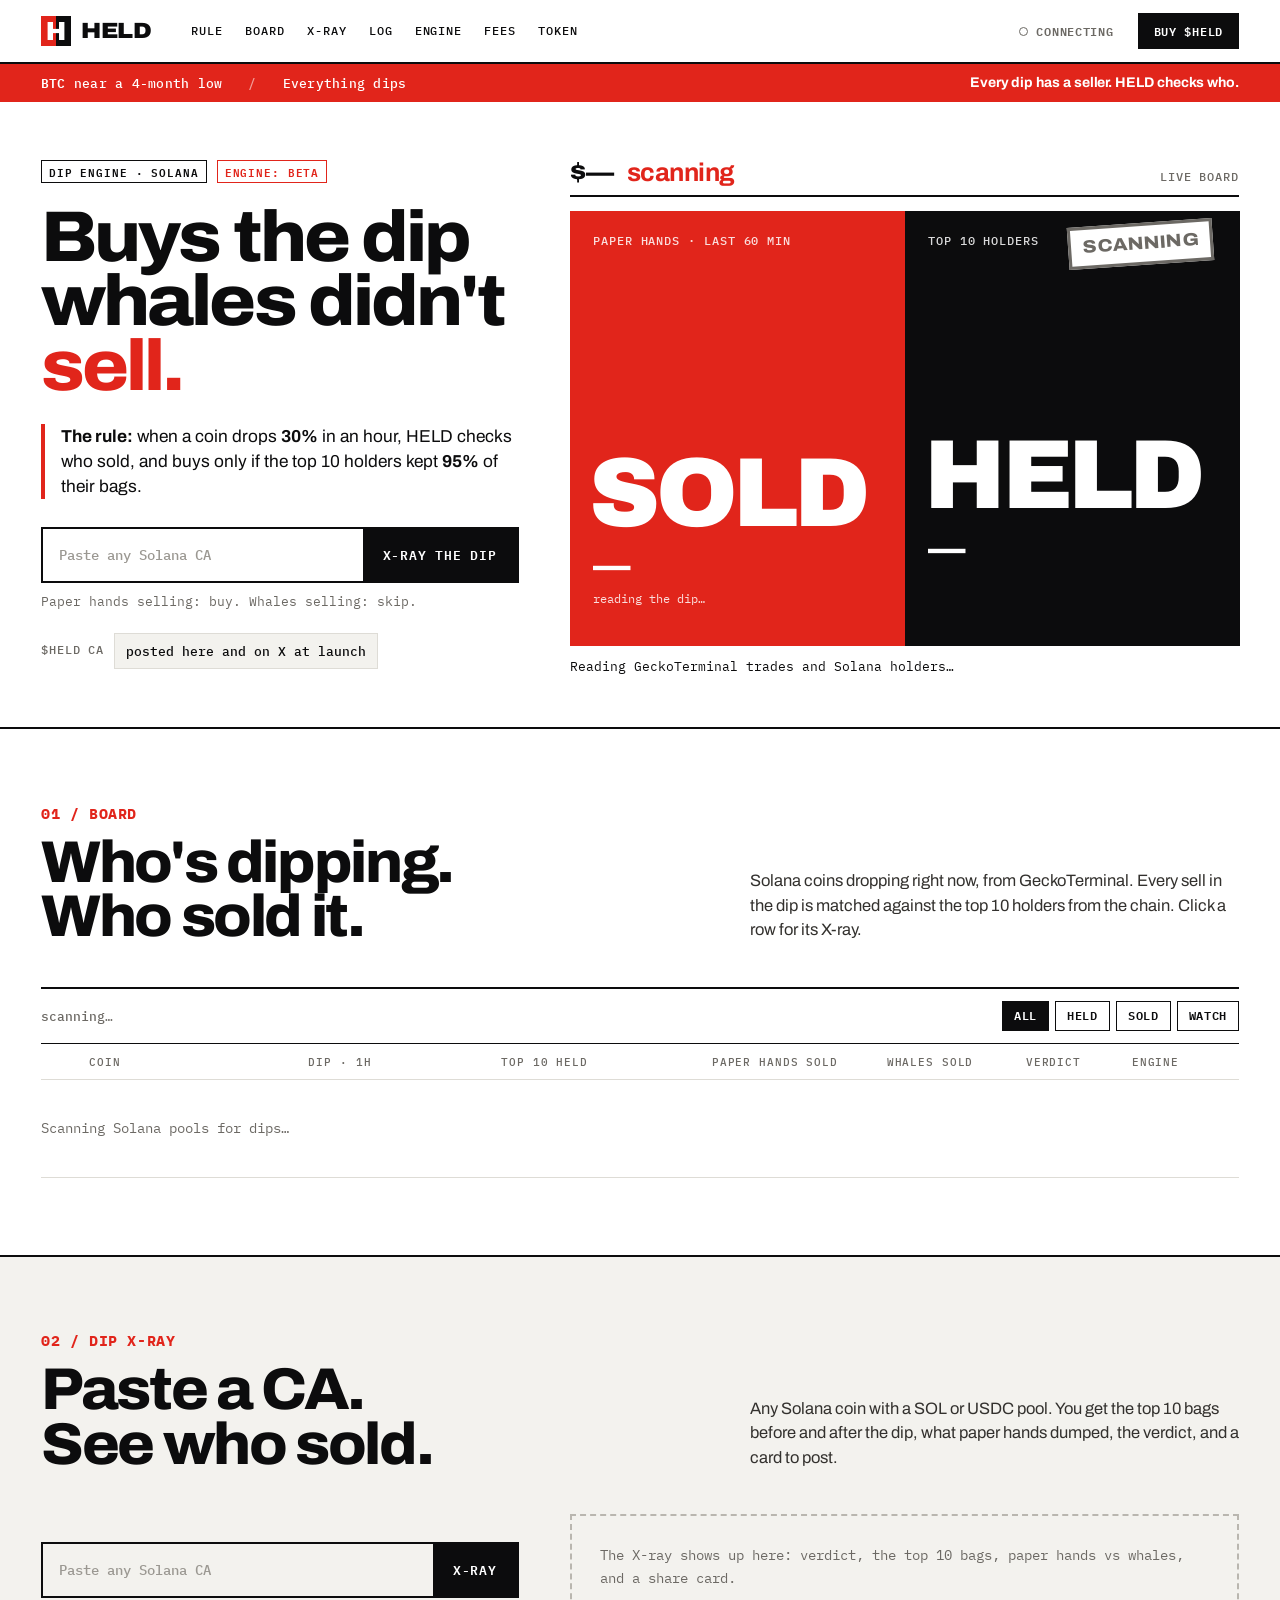
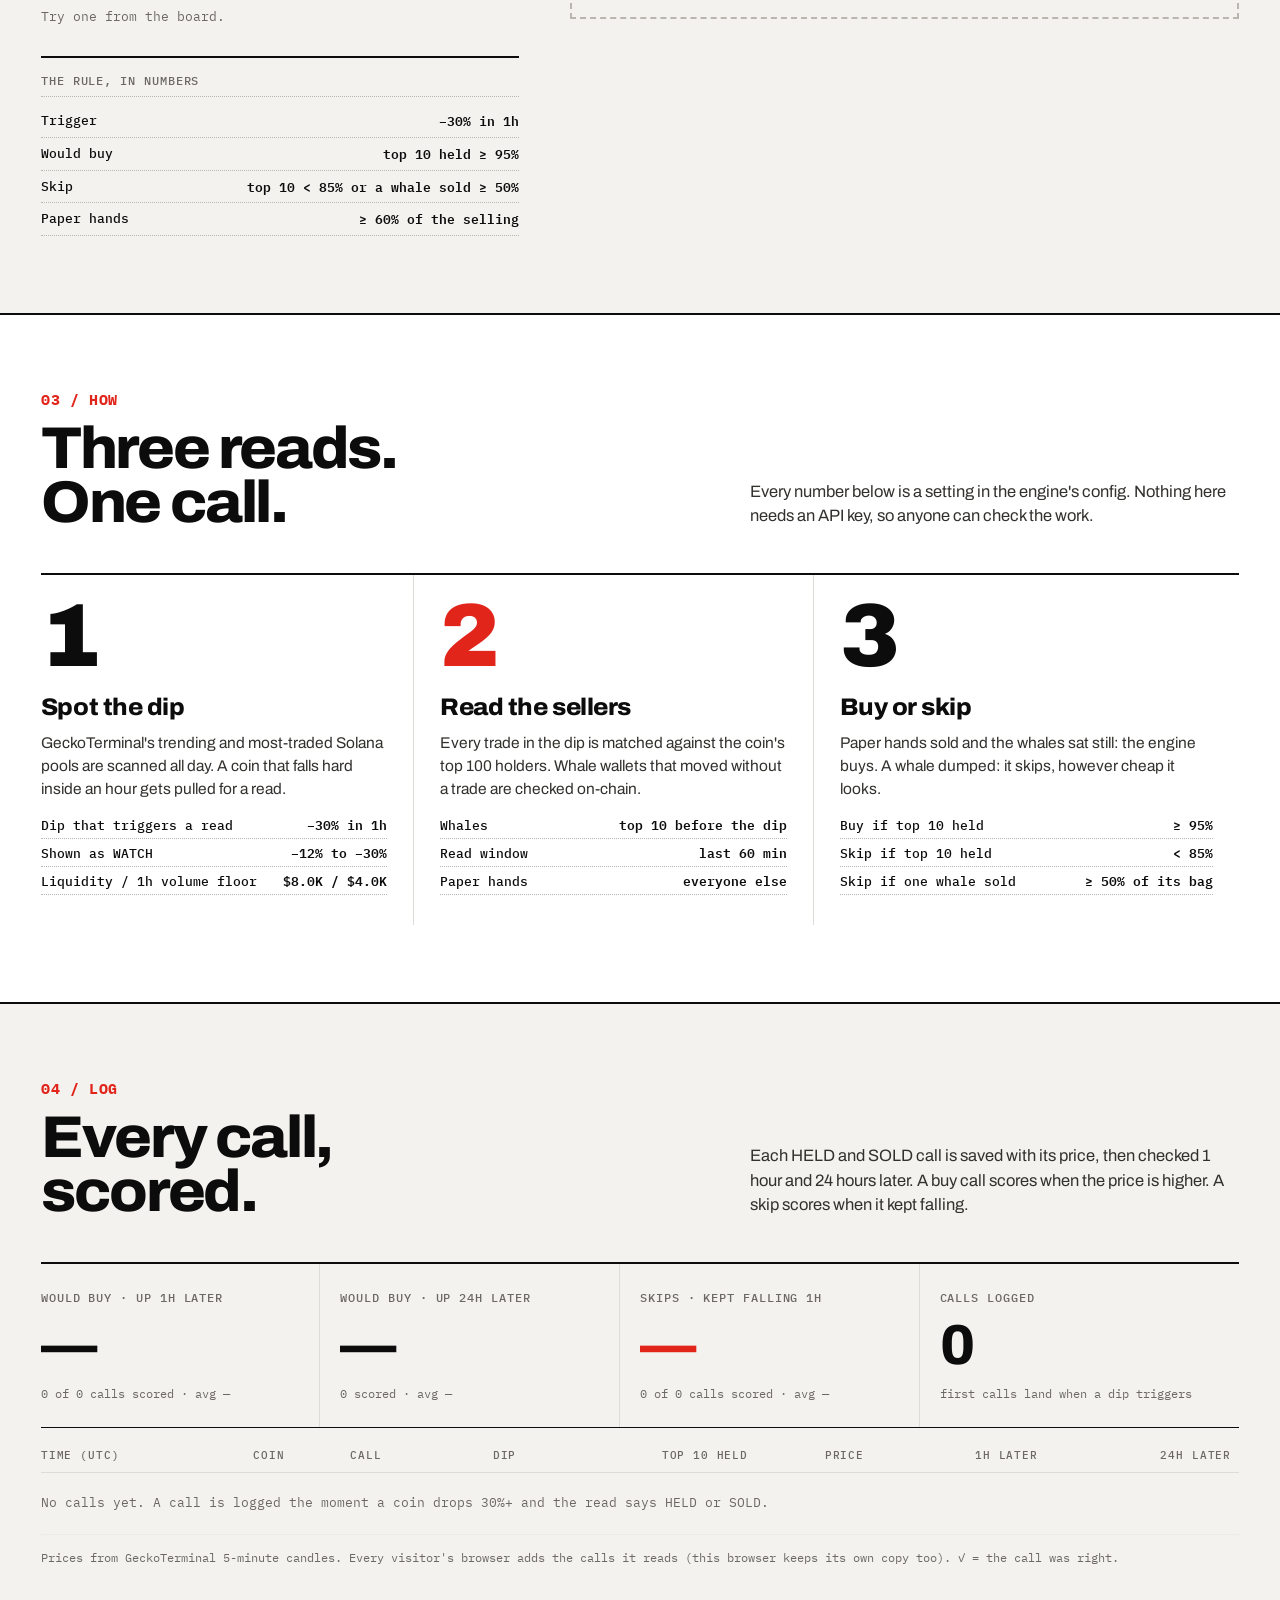
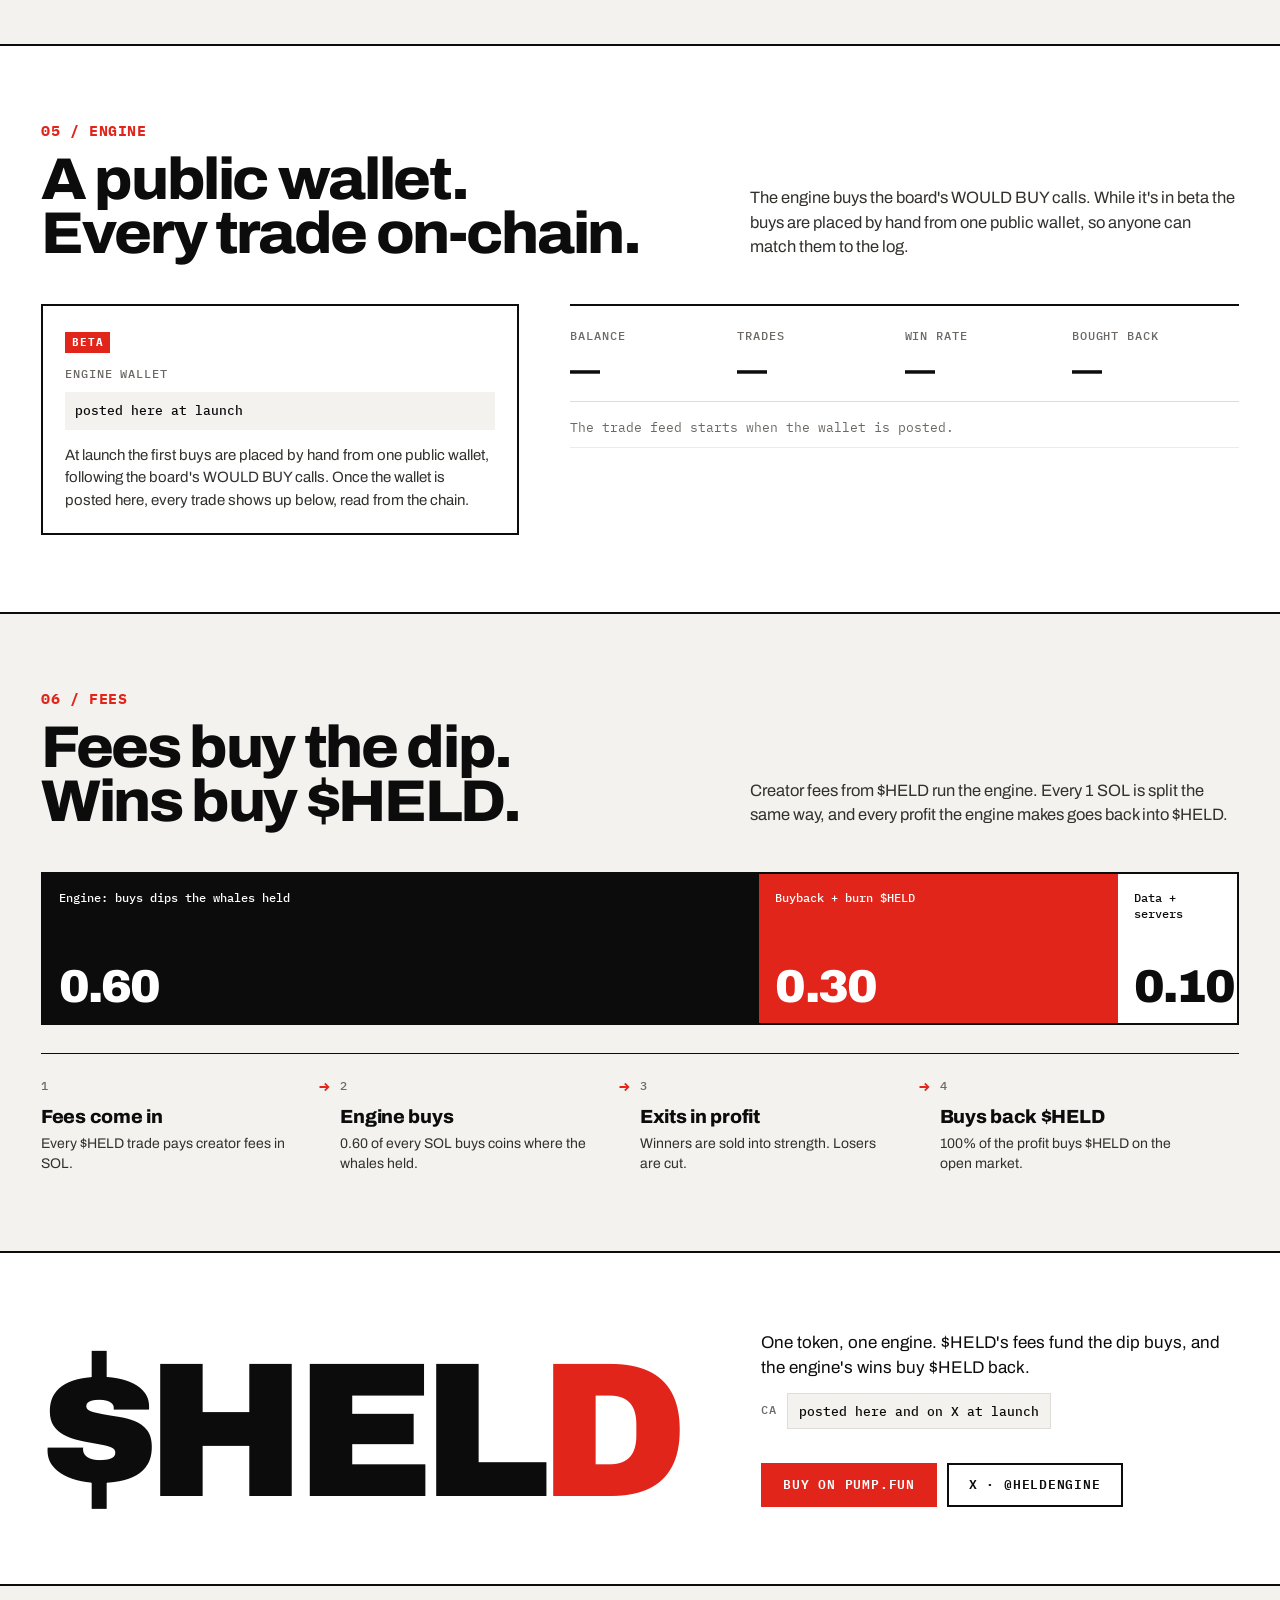
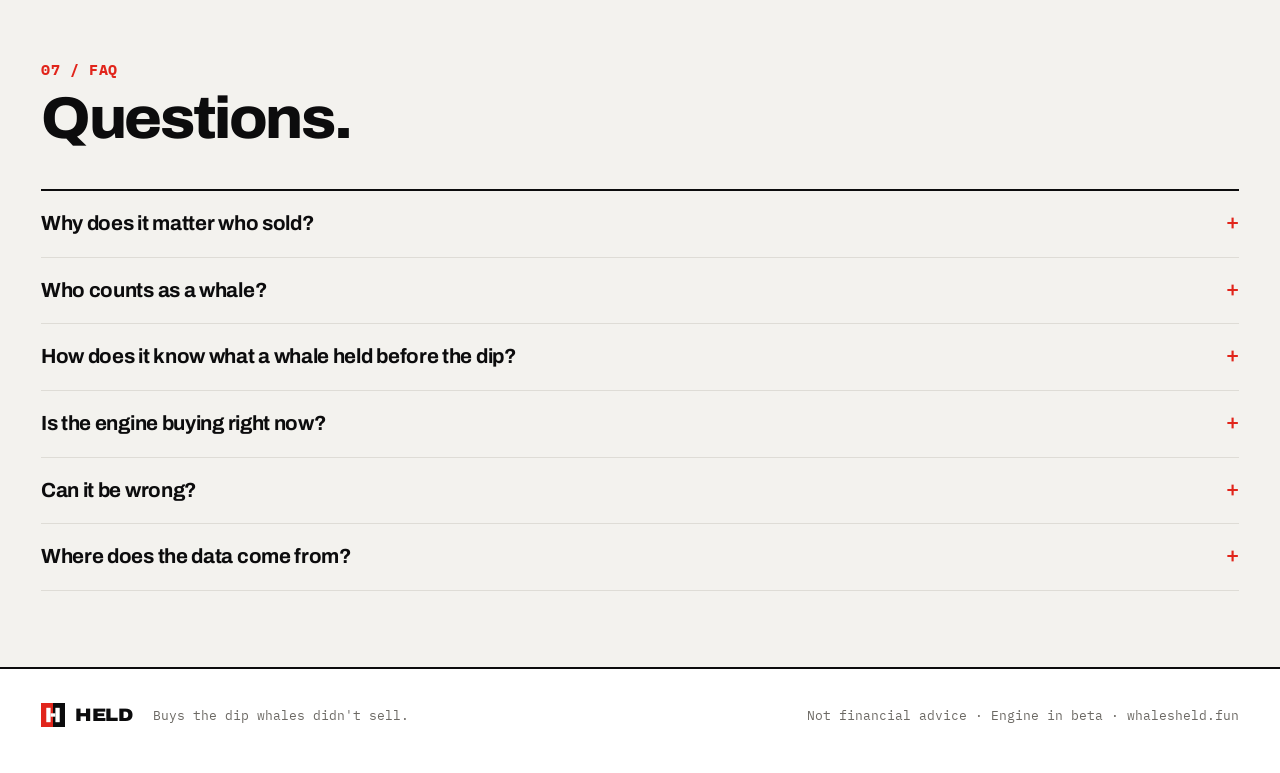
==== commit fae994d1: "Pace GeckoTerminal for browsers, chunk RPC account checks, fill the board coin by coin Co-Authored-B" ====
--- a/index.html
+++ b/index.html
@@ -507,7 +507,7 @@
 })(typeof self !== "undefined" ? self : this, function () {
   "use strict";
   const GT = "https://api.geckoterminal.com/api/v2";
-  const RPCS = ["https://solana-rpc.publicnode.com", "https://api.mainnet-beta.solana.com"];
+  const RPCS = ["https://solana-rpc.publicnode.com"];
   const JUP = "https://datapi.jup.ag/v1";
   const SOL = "So11111111111111111111111111111111111111112";
   const USDC = "EPjFWdd5AufqSSqeM2qN1xzybapC8G4wEGGkZwyTDt1v";
@@ -558,7 +558,8 @@
     }
     return fn => new Promise((res, rej) => { q.push({ fn, res, rej }); pump(); });
   }
-  const gq = queue(260, 2), rq = queue(40, 6), jq = queue(150, 2);
+  const IS_BROWSER = typeof window !== "undefined";
+  const gq = queue(IS_BROWSER ? 2100 : 400, 1), rq = queue(60, 4), jq = queue(200, 2);
   const STAT = { gt: 0, gtErr: 0, rpc: 0, rpcErr: 0, last429: 0, errs: [] };
   const why = e => (e && e.message || String(e)) + (e && e.cause ? " (" + (e.cause.code || e.cause.message || e.cause) + ")" : "");
   const note = t => { STAT.errs.unshift(new Date().toISOString().slice(11, 19) + " " + t); if (STAT.errs.length > 12) STAT.errs.length = 12; };
@@ -574,10 +575,15 @@
   }
   async function gt(path) {
     for (let i = 0; i < 3; i++) {
-      try { const j = await gq(() => getJSON(GT + path)); STAT.gt++; return j; }
-      catch (e) { STAT.gtErr++; note("gt " + path.slice(0, 50) + " " + why(e)); if (e.status === 429) { STAT.last429 = Date.now(); await sleep(1600 * (i + 1)); continue; } if (i === 2 || (e.status && e.status !== 502 && e.status !== 503)) throw e; await sleep(500); }
-    }
-    throw new Error("geckoterminal busy");
+      try { const j = await gq(() => getJSON(GT + path, null, 12000)); STAT.gt++; return j; }
+      catch (e) {
+        STAT.gtErr++; note("gt " + path.slice(0, 50) + " " + why(e));
+        const limited = e.status === 429 || (!e.status && e.name !== "AbortError"); // a 429 in the browser shows up as "Failed to fetch"
+        if (limited) { STAT.last429 = Date.now(); await sleep(4000 * (i + 1)); continue; }
+        if (i === 2 || (e.status && e.status !== 502 && e.status !== 503)) throw e; await sleep(800);
+      }
+    }
+    throw new Error("GeckoTerminal is rate limiting, retrying next scan");
   }
   async function jup(path) {
     for (let i = 0; i < 2; i++) {
@@ -678,9 +684,12 @@
     const hs = ((j && j.holders) || []).filter(h => h.address && num(h.amount) > 0);
     if (!hs.length) throw new Error("no holders");
     const tagged = h => (h.tags || []).concat(h.holderTags || []).some(t => POOLTAG.test(((t && (t.id || "")) + " " + (t && (t.name || "")) + " " + (typeof t === "string" ? t : ""))));
-    const top = hs.slice(0, 40).map(h => h.address);
-    const oi = await rpc("getMultipleAccounts", [top, { encoding: "base64", dataSlice: { offset: 0, length: 0 } }]).catch(() => null);
-    const prog = {}; top.forEach((o, i) => { const v = oi && oi.value && oi.value[i]; prog[o] = v ? v.owner : SYS; });
+    const top = hs.slice(0, 30).map(h => h.address), prog = {};
+    await Promise.all([0, 10, 20].map(async k => {
+      const part = top.slice(k, k + 10); if (!part.length) return;
+      const oi = await rpc("getMultipleAccounts", [part, { encoding: "base64", dataSlice: { offset: 0, length: 0 } }]).catch(() => null);
+      if (oi && oi.value) part.forEach((o, i) => { const v = oi.value[i]; prog[o] = v ? v.owner : SYS; });
+    }));
     const list = hs.map(h => ({ owner: h.address, now: num(h.amount), pool: h.address === p.pool || POOL_AUTH.has(h.address) || tagged(h) || (prog[h.address] && prog[h.address] !== SYS) })).sort((a, b) => b.now - a.now);
     const info = mi && mi.value && mi.value[0] && mi.value[0].data && mi.value[0].data.parsed && mi.value[0].data.parsed.info;
     const sup = info ? num(info.supply) / Math.pow(10, info.decimals || 0) : 0;
@@ -772,20 +781,25 @@
   }
 
   // ---------- the board ----------
-  async function board(R, cache) {
+  async function board(R, cache, onUpdate) {
     R = R || RULE; cache = cache || new Map();
     const L = await scanList();
     const dipping = L.pools.filter(p => -p.dip >= R.watch && p.liq >= R.minLiq && p.vol1h >= R.minVol).sort((a, b) => a.dip - b.dip);
     const pick = dipping.slice(0, R.boardMax);
     const coins = [];
+    const head = () => ({ t: nowS(), solUsd: L.solUsd, scanned: L.scanned, watched: L.pools.length, dipping: dipping.length, deep: dipping.filter(p => -p.dip >= R.dip).length, rule: R });
+    const pending = p => ({ mint: p.mint, pool: p.pool, sym: p.sym, dex: p.dex, price: p.price, fdv: p.fdv, liq: p.liq, ch: p.ch, dip: p.dip, t: nowS(), pending: true, verdict: "WATCH", engine: "watch", reason: "reading the sellers…" });
+    const emit = () => { if (onUpdate) try { onUpdate(Object.assign(head(), { partial: true, coins: coins.concat(pick.slice(coins.length).map(pending)) })); } catch (e) {} };
+    emit();
     for (const p of pick) {
       const k = p.pool, c = cache.get(k);
       if (c && nowS() - c.t < 150000) { coins.push(Object.assign({}, c, { price: p.price, ch: p.ch, dip: p.dip, fdv: p.fdv, liq: p.liq }, verdict(Object.assign({}, c, { dip: p.dip }), R))); continue; }
       try { const x = await xray(p, R, L.solUsd); cache.set(k, x); coins.push(x); }
-      catch (e) { coins.push({ mint: p.mint, pool: p.pool, sym: p.sym, price: p.price, fdv: p.fdv, liq: p.liq, ch: p.ch, dip: p.dip, t: nowS(), err: String(e.message || e), verdict: "WATCH", engine: "watch", reason: "holder read failed, retrying" }); }
+      catch (e) { coins.push({ mint: p.mint, pool: p.pool, sym: p.sym, dex: p.dex, price: p.price, fdv: p.fdv, liq: p.liq, ch: p.ch, dip: p.dip, t: nowS(), err: String(e.message || e), verdict: "WATCH", engine: "watch", reason: "read failed, retrying next scan" }); }
+      emit();
     }
     for (const [k, v] of cache) if (nowS() - v.t > 900000) cache.delete(k);
-    return { t: nowS(), solUsd: L.solUsd, scanned: L.scanned, watched: L.pools.length, dipping: dipping.length, deep: dipping.filter(p => -p.dip >= R.dip).length, rule: R, coins };
+    return Object.assign(head(), { coins });
   }
 
   // ---------- price after a signal (for the log) ----------
@@ -894,7 +908,7 @@
   if (PREVIEW) { BOARD = sample(); ST.mode = "preview"; return afterBoard(); }
   let b = null;
   // 1) in this browser: GeckoTerminal + Jupiter + Solana RPC from the visitor's own connection
-  try { b = await C.board(R, CACHE); b.source = "browser"; }
+  try { b = await C.board(R, CACHE, part => { if (!BOARD || BOARD.partial || ST.mode !== "live" || (BOARD.coins || []).length === 0) { BOARD = Object.assign(part, { source: "browser" }); ST.mode = "live"; ST.last = now(); renderLamp(); renderBoard(); renderHeroList(); renderTape(); } }); b.source = "browser"; }
   catch (e) { ST.err = "browser: " + e.message; }
   // 2) the server, if the browser path failed
   if (!b) { try { b = await getJ(CONFIG.api + "?op=board&r=" + encodeURIComponent(RS), 45000); } catch (e) { ST.err += " | api: " + e.message; } }
@@ -930,8 +944,8 @@
     <span class="heldc">${x.whales ? tenHTML(x) : ""}<b>${x.whales ? heldS(x.heldPct) : "—"}</b></span>
     <span class="sol p"><em class="ml">paper hands</em>${x.whales ? solS(x.paperSoldSol) : "—"}<small>${paperN}</small></span>
     <span class="sol w"><em class="ml">whales</em>${x.whales ? solS(x.whaleSoldSol) : "—"}<small>${x.whaleBoughtSol > 0.05 ? "+" + solS(x.whaleBoughtSol) + " bought" : ""}</small></span>
-    <span class="vv"><i class="v ${x.verdict}">${x.verdict === "NODIP" ? "NO DIP" : x.verdict}</i></span>
-    <span class="eng ${x.engine === "would buy" ? "buy" : x.engine}">${esc(x.engine)}</span>
+    <span class="vv"><i class="v ${x.pending ? "WATCH" : x.verdict}">${x.pending ? "…" : x.verdict === "NODIP" ? "NO DIP" : x.verdict}</i></span>
+    <span class="eng ${x.engine === "would buy" ? "buy" : x.engine}">${x.pending ? "reading" : esc(x.engine)}</span>
     <span class="why">${esc(x.reason || "")}</span>
   </div>${OPEN === x.pool ? `<div class="drawer">${xrayHTML(x, true)}</div>` : ""}`;
 }
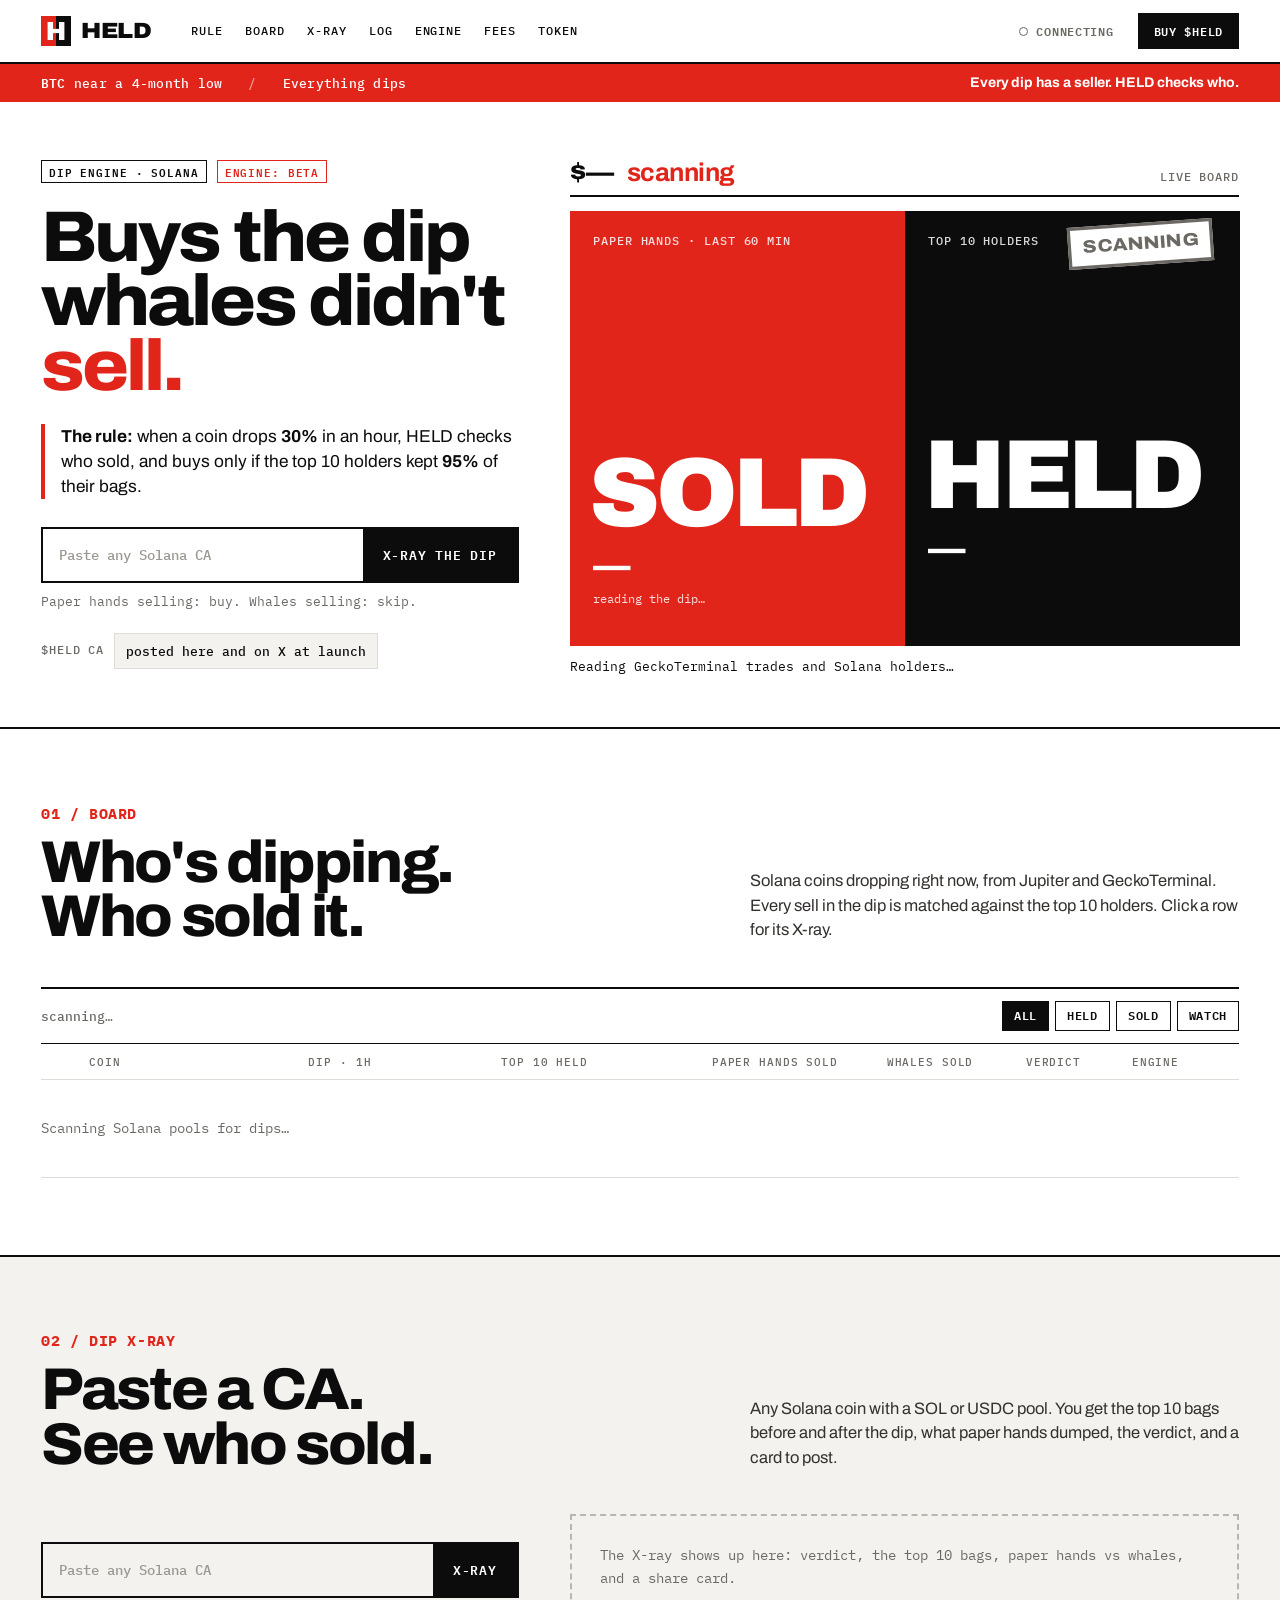
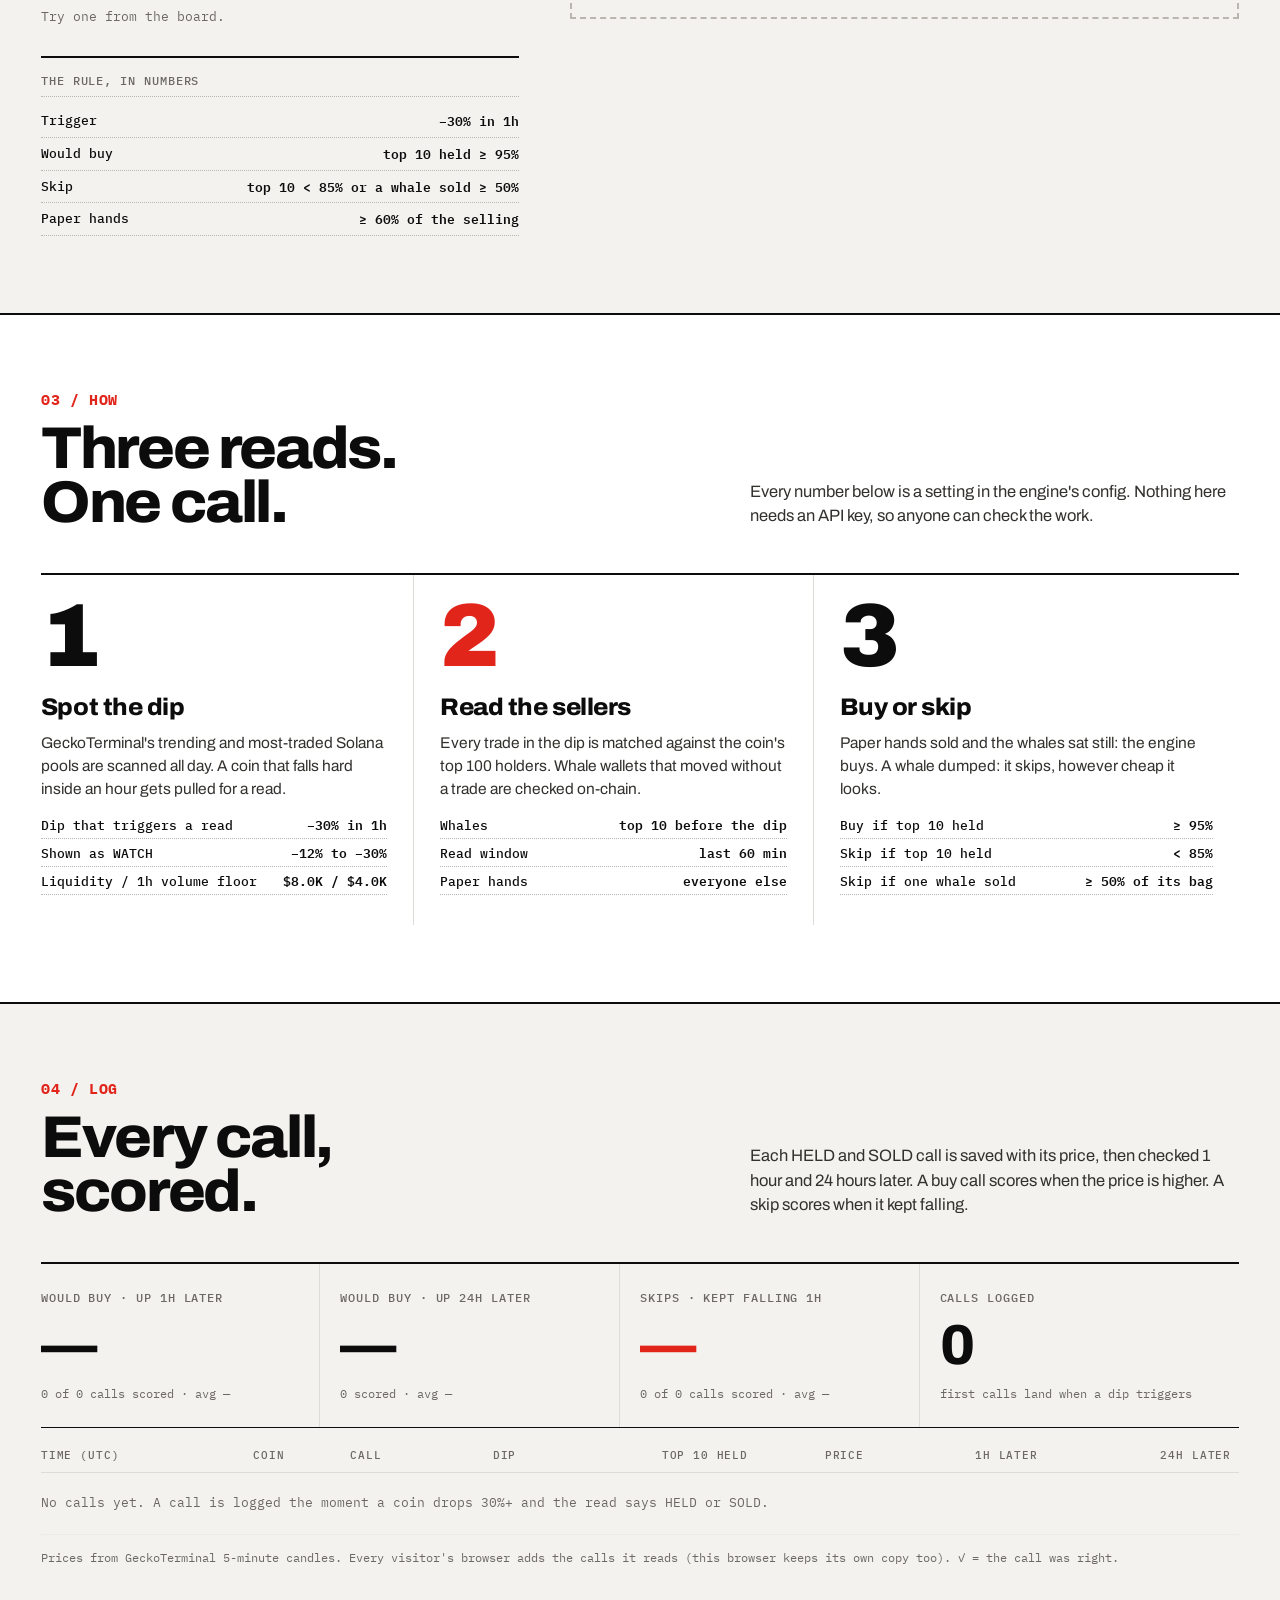
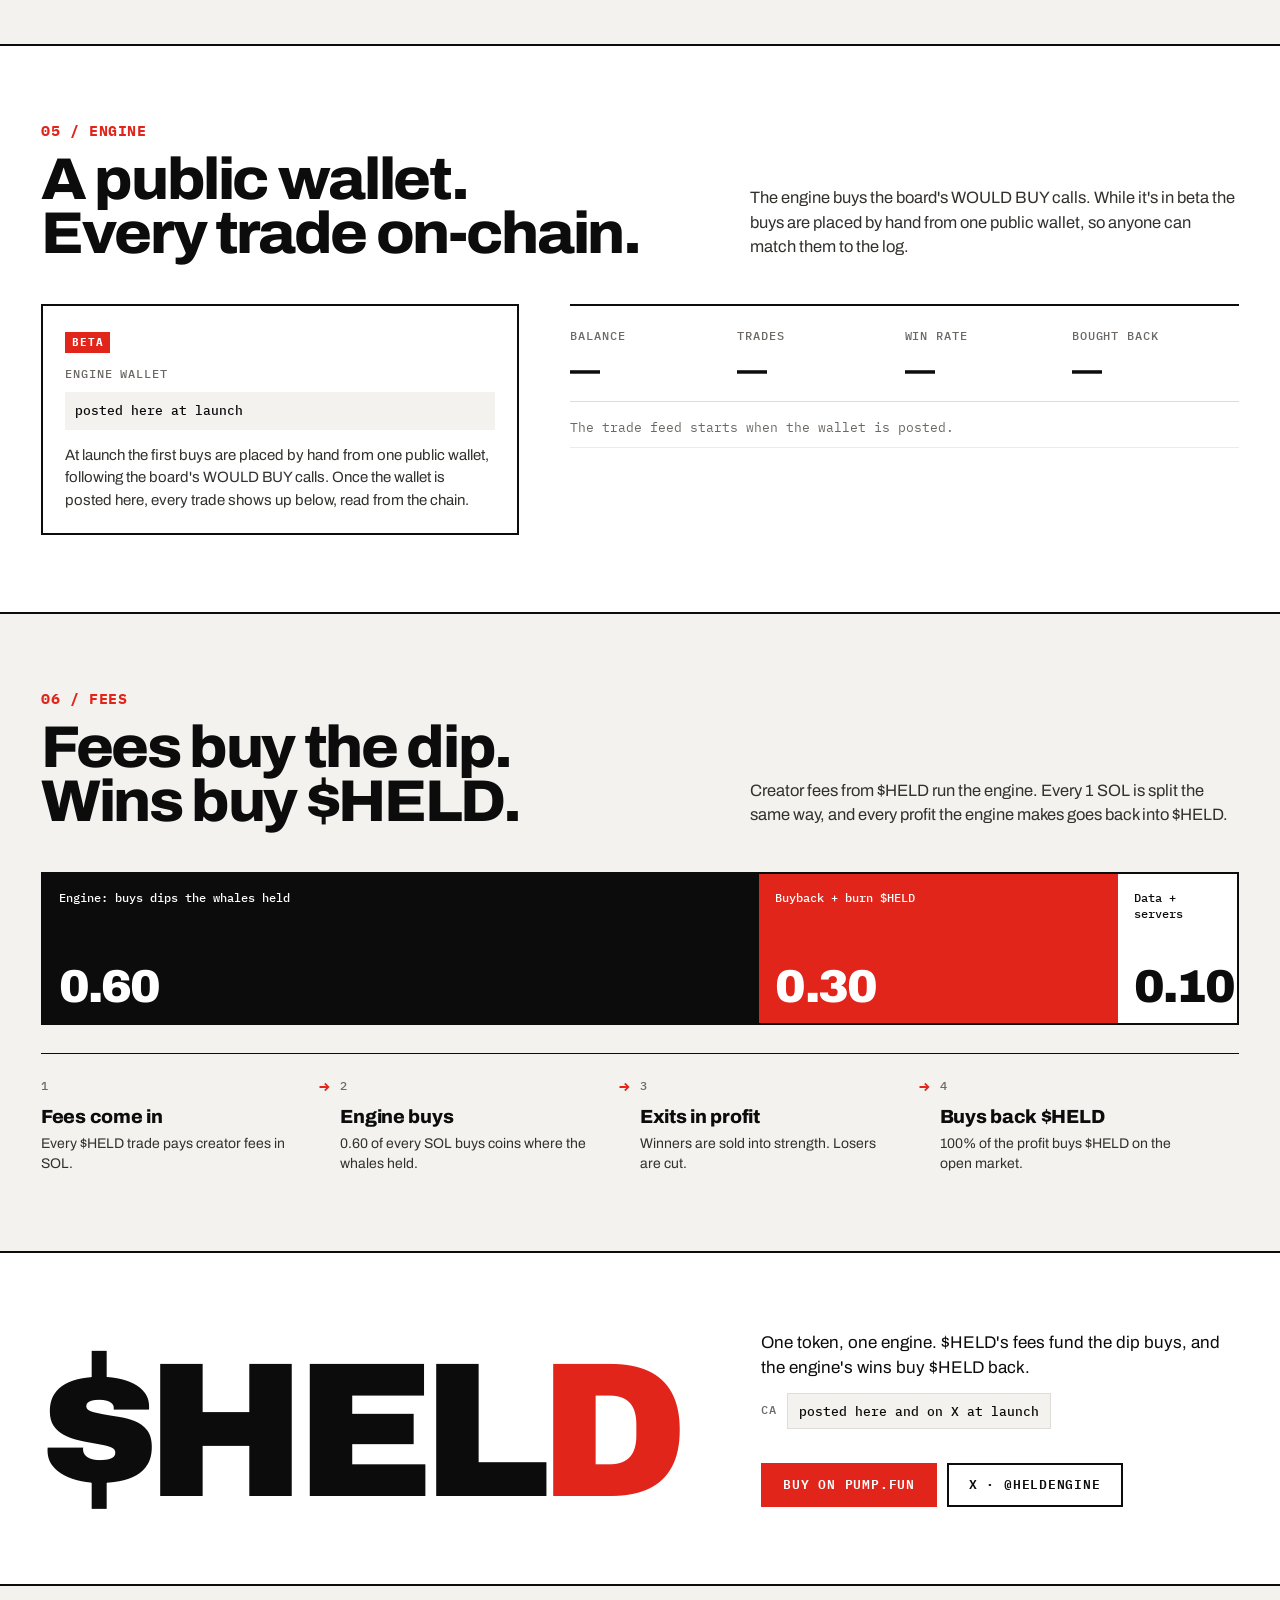
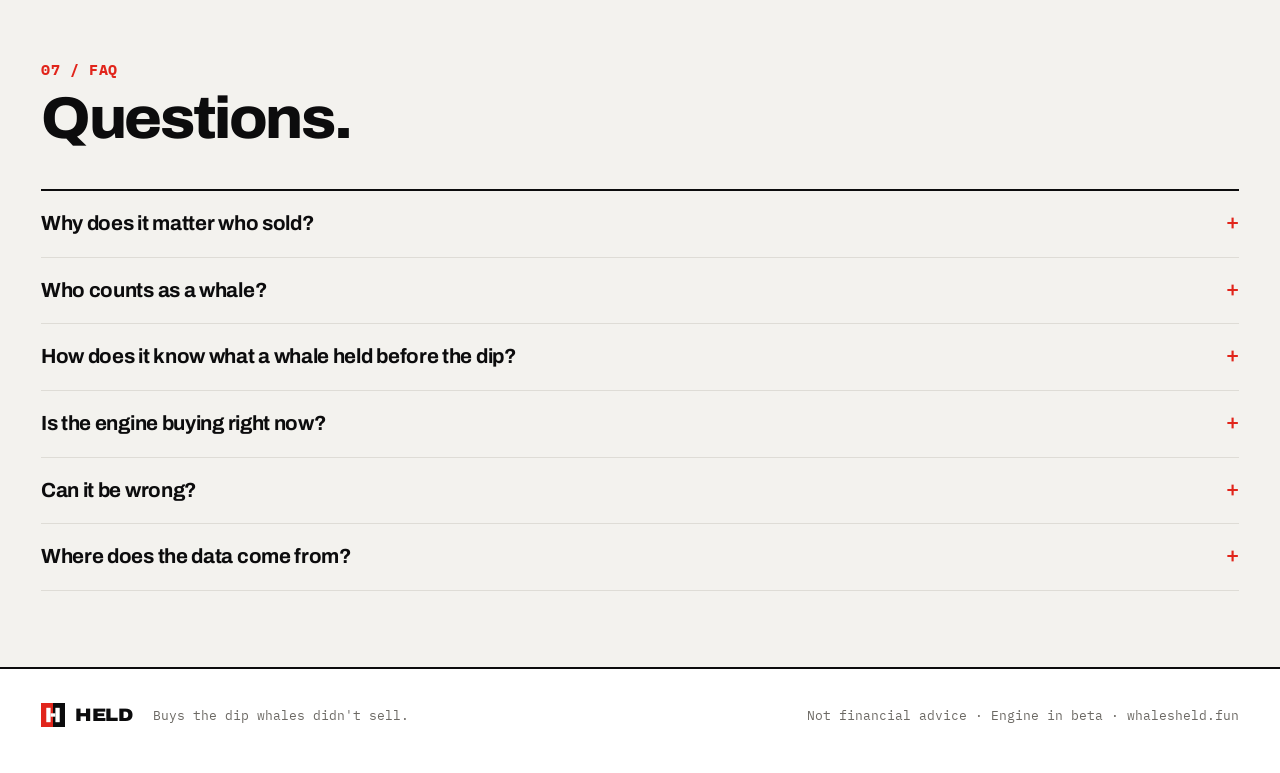
==== commit 3670b4f0: "Board copy: data sources Co-Authored-By: Claude Opus 5.5 <noreply@anthropic.com> Claude-Session: htt" ====
--- a/index.html
+++ b/index.html
@@ -382,7 +382,7 @@
   <div class="wrap">
     <div class="shead">
       <div><span class="no">01 / BOARD</span><h2>Who's dipping.<br>Who sold it.</h2></div>
-      <p>Solana coins dropping right now, from GeckoTerminal. Every sell in the dip is matched against the top 10 holders from the chain. Click a row for its X-ray.</p>
+      <p>Solana coins dropping right now, from Jupiter and GeckoTerminal. Every sell in the dip is matched against the top 10 holders. Click a row for its X-ray.</p>
     </div>
     <div class="bbar">
       <span class="stat" id="bStat">scanning…</span>
@@ -639,11 +639,42 @@
     return { pools: [...best.values()], solUsd: solUsdOf(all), scanned: all.length };
   }
 
+  // Jupiter: the 1h top-trending / top-traded / organic lists, 100 pools each, with 1h stats
+  function poolOfJup(p) {
+    const b = p.baseAsset || {}, s1 = b.stats1h || {}, s5 = b.stats5m || {}, s6 = b.stats6h || {}, s24 = b.stats24h || {};
+    const C = v => v == null || !isFinite(+v) ? null : +v;
+    const o = { pool: p.id, mint: b.id, quote: p.quoteAsset, sym: String(b.symbol || "").slice(0, 14), dex: String(p.dex || "").toLowerCase(), price: num(b.usdPrice), quoteUsd: 0,
+      fdv: num(b.mcap) || num(b.fdv), liq: num(p.liquidity) || num(b.liquidity), vol1h: num(s1.buyVolume) + num(s1.sellVolume), sell1hUsd: num(s1.sellVolume), sells1h: s1.numSells || 0,
+      holders: b.holderCount || null, stock: !!b.stockData, ch: { m5: C(s5.priceChange), m30: null, h1: C(s1.priceChange), h6: C(s6.priceChange), h24: C(s24.priceChange) }, created: p.createdAt || null };
+    o.dip = Math.min(o.ch.h1 ?? 0, 0);
+    return o;
+  }
+  async function scanJup() {
+    const lists = ["/pools/toptrending/1h?limit=100", "/pools/toptraded/1h?limit=100", "/pools/toporganicscore/1h?limit=100"];
+    const res = await Promise.allSettled(lists.map(l => jup(l)));
+    const all = [];
+    for (const r of res) if (r.status === "fulfilled" && r.value && r.value.pools) for (const p of r.value.pools) all.push(poolOfJup(p));
+    if (!all.length) throw new Error("no Jupiter pools");
+    const best = new Map();
+    for (const p of all) { if (!p.mint || !p.pool || p.stock || SKIP.has(p.mint) || !QUOTES.has(p.quote)) continue; const b = best.get(p.mint); if (!b || p.liq > b.liq) best.set(p.mint, p); }
+    return { pools: [...best.values()], solUsd: 0, scanned: all.length, src: "jupiter" };
+  }
+  async function solPrice() {
+    try { const j = await jup("/assets/search?query=" + SOL); const a = (Array.isArray(j) ? j : [])[0]; return a ? num(a.usdPrice) : 0; } catch (e) { return 0; }
+  }
   async function poolsForMint(mint) {
-    const j = await gt("/networks/solana/tokens/" + mint + "/pools?page=1");
-    const ps = (j.data || []).map(p => poolOf(p)).filter(p => p.mint === mint && QUOTES.has(p.quote));
-    ps.sort((a, b) => b.liq - a.liq);
-    return { pool: ps[0] || null, solUsd: solUsdOf((j.data || []).map(p => poolOf(p))) };
+    const [a, g, sp] = await Promise.allSettled([jup("/assets/search?query=" + mint), gt("/networks/solana/tokens/" + mint + "/pools?page=1"), solPrice()]);
+    const asset = a.status === "fulfilled" && Array.isArray(a.value) ? a.value.find(x => x.id === mint) : null;
+    let gp = null, solUsd = sp.status === "fulfilled" ? sp.value : 0;
+    if (g.status === "fulfilled") {
+      const ps = (g.value.data || []).map(x => poolOf(x)).filter(x => x.mint === mint && QUOTES.has(x.quote)).sort((x, y) => y.liq - x.liq);
+      gp = ps[0] || null; if (!solUsd) solUsd = solUsdOf((g.value.data || []).map(x => poolOf(x)));
+    }
+    if (!asset && !gp) return { pool: null, solUsd };
+    if (!asset) return { pool: gp, solUsd };
+    const j = poolOfJup({ id: gp ? gp.pool : (asset.firstPool && asset.firstPool.id) || mint, quoteAsset: gp ? gp.quote : SOL, dex: gp ? gp.dex : (asset.launchpad || ""), liquidity: asset.liquidity, baseAsset: asset });
+    if (gp) { j.liq = gp.liq || j.liq; if (gp.ch.m30 != null) j.ch.m30 = gp.ch.m30; }
+    return { pool: j, solUsd };
   }
 
   // ---------- trades in the dip ----------
@@ -659,22 +690,34 @@
     }
     return out;
   }
+  function parseJupTx(list, mint) {
+    return (list || []).filter(t => t.asset === mint && !t.isMev && (t.type === "buy" || t.type === "sell")).map(t => ({
+      tx: t.txHash, w: t.traderAddress, sell: t.type === "sell", tok: num(t.amount), usd: num(t.usdVolume), sol: t.nativeVolume != null ? num(t.nativeVolume) : null, t: Date.parse(t.timestamp) || 0 }));
+  }
   async function tradesFor(p, R) {
     const since = nowS() - R.windowMin * 60000;
-    const all = parseTrades(await gt("/networks/solana/pools/" + p.pool + "/trades"), p.mint);
-    let oldest = all.length ? Math.min(...all.map(t => t.t)) : nowS();
-    const full = all.length < 290 || oldest <= since; // every trade in the window is here
+    let all = [], cursor = "", pages = 0, oldest = nowS(), done = false;
+    try {
+      while (pages < 10 && !done) {
+        const j = await jup("/txs/" + p.mint + (cursor ? "?offsetTs=" + encodeURIComponent(cursor) : ""));
+        const page = parseJupTx(j && j.txs, p.mint); pages++;
+        if (!j || !j.txs || !j.txs.length) { done = true; break; }
+        all = all.concat(page);
+        const last = j.txs[j.txs.length - 1]; oldest = Math.min(oldest, Date.parse(last.timestamp) || oldest);
+        if (oldest <= since || j.txs.length < 30) done = true; else cursor = last.timestamp;
+      }
+    } catch (e) { if (!all.length) throw e; }
     let big = [], bigMin = 0, bigOldest = oldest;
-    if (!full) { // busy coin: pull the big trades over the whole window, where whale exits live
+    if (!done && p.pool && p.pool !== p.mint) { // busy coin: pull the big trades over the whole window, where whale exits live
       bigMin = Math.round(Math.min(5000, Math.max(150, (p.fdv || 0) * 0.0004)));
-      big = parseTrades(await gt("/networks/solana/pools/" + p.pool + "/trades?trade_volume_in_usd_greater_than=" + bigMin), p.mint);
-      bigOldest = big.length ? Math.min(...big.map(t => t.t)) : nowS();
+      try { big = parseTrades(await gt("/networks/solana/pools/" + p.pool + "/trades?trade_volume_in_usd_greater_than=" + bigMin), p.mint); bigOldest = big.length ? Math.min(...big.map(t => t.t)) : bigOldest; }
+      catch (e) { bigMin = 0; }
     }
     const seen = new Set(), trades = [];
-    for (const t of all.concat(big)) if (!seen.has(t.tx + t.w + t.sell + t.tok) && t.t >= since) { seen.add(t.tx + t.w + t.sell + t.tok); trades.push(t); }
-    const allMin = Math.min(R.windowMin, Math.round((nowS() - Math.max(oldest, since)) / 60000));
-    const bigCov = full ? R.windowMin : Math.min(R.windowMin, Math.round((nowS() - Math.max(bigOldest, since)) / 60000));
-    return { trades, cover: { all: full ? R.windowMin : allMin, big: bigCov, bigMin, full } };
+    for (const t of all.concat(big)) { const k = t.tx + t.w + t.sell; if (!seen.has(k) && t.t >= since) { seen.add(k); trades.push(t); } }
+    const allMin = done ? R.windowMin : Math.min(R.windowMin, Math.round((nowS() - Math.max(oldest, since)) / 60000));
+    const bigCov = done ? R.windowMin : bigMin ? Math.min(R.windowMin, Math.round((nowS() - Math.max(bigOldest, since)) / 60000)) : allMin;
+    return { trades, cover: { all: allMin, big: bigCov, bigMin, full: done } };
   }
 
   // ---------- holders (Jupiter top 100 + RPC program check) ----------
@@ -701,7 +744,7 @@
     const sigs = await rpc("getSignaturesForAddress", [h.owner, { limit: 10 }]).catch(() => []);
     const inWin = (sigs || []).filter(s2 => !s2.err && s2.blockTime && s2.blockTime * 1000 >= since);
     for (const sg of inWin.slice(0, 4)) {
-      const tx = await rpc("getTransaction", [sg.signature, { encoding: "jsonParsed", maxSupportedTransactionVersion: 0, commitment: "confirmed" }]).catch(() => null);
+      const tx = await rpc("getTransaction", [sg.signature, { encoding: "jsonParsed", maxSupportedTransactionVersion: 1, commitment: "confirmed" }]).catch(() => null);
       if (!tx || !tx.meta) continue;
       const bal = arr => (arr || []).filter(b => b.mint === mint && b.owner === h.owner).reduce((s3, b) => s3 + num(b.uiTokenAmount.uiAmountString || b.uiTokenAmount.uiAmount), 0);
       const d = bal(tx.meta.postTokenBalances) - bal(tx.meta.preTokenBalances);
@@ -753,10 +796,12 @@
       return { rank: i + 1, owner: c.owner, pre: c.pre, now: c.now, held: c.pre ? kept / c.pre : 1, supplyPct: H.supply ? c.pre / H.supply * 100 : null, soldSol: c.f.soldSol, boughtSol: c.f.boughtSol, moved: c.moved || 0, left: !c.listed };
     });
     for (const [w, f] of flow) { sellSol += f.soldSol; if (!whaleSet.has(w) && f.soldSol > 0) { paperSoldSol += f.soldSol; paperSellers++; } }
+    // Jupiter's 1h sell volume covers every sell in the hour, even on coins too busy to page through
+    if (p.sell1hUsd && solPx && R.windowMin === 60) { const hourSol = p.sell1hUsd / solPx; if (hourSol > sellSol) { paperSoldSol = Math.max(paperSoldSol, hourSol - whaleSoldSol); sellSol = hourSol; } }
     const heldPct = preSum ? keptSum / preSum * 100 : 100;
     const x = {
       mint: p.mint, pool: p.pool, sym: p.sym, dex: p.dex, price: p.price, fdv: p.fdv, liq: p.liq, vol1h: p.vol1h, ch: p.ch, dip: p.dip, t: nowS(),
-      cover: Object.assign({ trades: T.trades.length, verified }, T.cover), supply: H.supply, holders: H.count || null,
+      cover: Object.assign({ trades: T.trades.length, verified }, T.cover), supply: H.supply, holders: p.holders || H.count || null,
       whales, heldPct, whaleSoldSol, whaleBoughtSol, paperSoldSol, paperSellers, sellSol,
       paperShare: sellSol > 0 ? paperSoldSol / sellSol * 100 : 100, poolPct: H.supply ? H.poolTok / H.supply * 100 : null,
     };
@@ -783,7 +828,15 @@
   // ---------- the board ----------
   async function board(R, cache, onUpdate) {
     R = R || RULE; cache = cache || new Map();
-    const L = await scanList();
+    let L; try { L = await scanJup(); } catch (e) { note("jupiter list " + why(e)); L = await scanList(); }
+    if (L.src === "jupiter") { // add GeckoTerminal's 1h trending (one call) for coins Jupiter's lists miss
+      try {
+        const g = await gt("/networks/solana/trending_pools?duration=1h&page=1"), have = new Set(L.pools.map(p => p.mint));
+        for (const x of (g.data || []).map(d => poolOf(d))) if (x.mint && !have.has(x.mint) && !SKIP.has(x.mint) && QUOTES.has(x.quote)) { L.pools.push(x); have.add(x.mint); L.scanned++; }
+        if (!L.solUsd) L.solUsd = solUsdOf((g.data || []).map(d => poolOf(d)));
+      } catch (e) { /* Jupiter's lists are enough */ }
+    }
+    if (!L.solUsd) L.solUsd = await solPrice();
     const dipping = L.pools.filter(p => -p.dip >= R.watch && p.liq >= R.minLiq && p.vol1h >= R.minVol).sort((a, b) => a.dip - b.dip);
     const pick = dipping.slice(0, R.boardMax);
     const coins = [];
@@ -1010,7 +1063,7 @@
   if (x.err) return `<div class="xerr">${esc(x.err)}</div>`;
   const ws = x.whales || [];
   const cov = x.cover || {};
-  const covTxt = cov.full ? `every trade in the last ${cov.all} min (${cov.trades} trades)` : `all trades in the last ${cov.all} min + sells over $${cov.bigMin} for ${cov.big} min (${cov.trades} trades)`;
+  const covTxt = cov.full ? `every trade in the last ${cov.all} min (${cov.trades} trades)` : cov.bigMin ? `every trade in the last ${cov.all} min + trades over $${cov.bigMin} for ${cov.big} min (${cov.trades} trades)` : `every trade in the last ${cov.all} min (${cov.trades} trades)`;
   const links = `<a href="https://dexscreener.com/solana/${esc(x.pool)}" target="_blank" rel="noopener">DexScreener</a><a href="https://www.geckoterminal.com/solana/pools/${esc(x.pool)}" target="_blank" rel="noopener">GeckoTerminal</a><a href="https://solscan.io/token/${esc(x.mint)}#holders" target="_blank" rel="noopener">Holders</a>`;
   const rows = ws.map(w => {
     const note = w.left ? '<span class="tag red">sold out of the top 100</span>' : w.moved < 0 ? `<span class="tag red">moved ${tok(-w.moved)}</span>` : w.boughtSol > 0.05 && w.held >= 1 ? '<span class="tag">added</span>' : "";
@@ -1023,7 +1076,7 @@
     <div class="xverd"><i class="v ${x.verdict}">${x.verdict === "NODIP" ? "NO DIP" : x.verdict}</i><span class="why">${x.verdict === "HELD" ? "Engine would buy: " : x.verdict === "SOLD" ? "Engine skips: " : x.verdict === "NODIP" ? "" : "Engine watches: "}${esc(x.verdict === "NODIP" ? cap(x.reason || "") : x.reason || "")}</span></div>
     <div class="xstats"><div><span class="k">Dip · 1h</span><b class="red">${dipS(x.dip)}</b></div><div><span class="k">Top 10 held</span><b>${heldS(x.heldPct)}</b></div><div><span class="k">Paper hands sold</span><b>${solS(x.paperSoldSol)}</b></div><div><span class="k">Whales sold</span><b>${solS(x.whaleSoldSol)}</b></div></div>
     <div class="xwide"><table class="wt"><thead><tr><th>#</th><th>Wallet</th><th class="r hide-m">Bag before</th><th class="r hide-m">Now</th><th>Held</th><th class="r">Sold</th></tr></thead><tbody>${rows || `<tr><td colspan="6">No holder data.</td></tr>`}</tbody></table></div>
-    <div class="xnote">Read ${ago(x.t)}: ${covTxt} from GeckoTerminal, matched against the top 100 holders${x.holders ? " of " + x.holders.toLocaleString("en-US") : ""} (Jupiter)${cov.verified ? `, ${cov.verified} whale wallets checked on-chain for moves` : ""}. ${x.paperSellers || 0} wallets outside the top 10 sold ${solS(x.paperSoldSol)}.${x.poolPct ? ` ${x.poolPct.toFixed(0)}% of supply sits in pools.` : ""}</div>
+    <div class="xnote">Read ${ago(x.t)}: ${covTxt} from Jupiter and GeckoTerminal, matched against the top 100 holders${x.holders ? " of " + x.holders.toLocaleString("en-US") : ""} (Jupiter)${cov.verified ? `, ${cov.verified} whale wallets checked on-chain for moves` : ""}. ${x.paperSellers || 0} wallets outside the top 10 sold ${solS(x.paperSoldSol)}.${x.poolPct ? ` ${x.poolPct.toFixed(0)}% of supply sits in pools.` : ""}</div>
     <div class="share"><canvas width="1200" height="630" data-pool="${esc(x.pool)}"></canvas>
       <div class="acts"><button class="btn sm ink" data-act="x" data-pool="${esc(x.pool)}">Post on X</button><button class="btn sm" data-act="copy" data-pool="${esc(x.pool)}">Copy image</button><button class="btn sm" data-act="dl" data-pool="${esc(x.pool)}">Download PNG</button><button class="btn sm" data-act="link" data-pool="${esc(x.pool)}">Copy link</button></div></div>
   </div>`;
@@ -1212,7 +1265,7 @@
     for (const s of (sigs || [])) {
       if (s.err || ENG.seen.has(s.signature)) continue; ENG.seen.add(s.signature);
       let t = ENG.cache[s.signature];
-      if (t === undefined) { try { const tx = await C.rpc("getTransaction", [s.signature, { encoding: "jsonParsed", maxSupportedTransactionVersion: 0 }]); t = tx && tx.meta ? parseEngineTx(tx, s.signature) : null; ENG.cache[s.signature] = t; } catch (e) { continue; } }
+      if (t === undefined) { try { const tx = await C.rpc("getTransaction", [s.signature, { encoding: "jsonParsed", maxSupportedTransactionVersion: 1 }]); t = tx && tx.meta ? parseEngineTx(tx, s.signature) : null; ENG.cache[s.signature] = t; } catch (e) { continue; } }
       if (t) ENG.trades.push(t);
     }
     ENG.trades.sort((a, b) => b.ts - a.ts); ls.set("held.eng.v1", ENG.cache);
